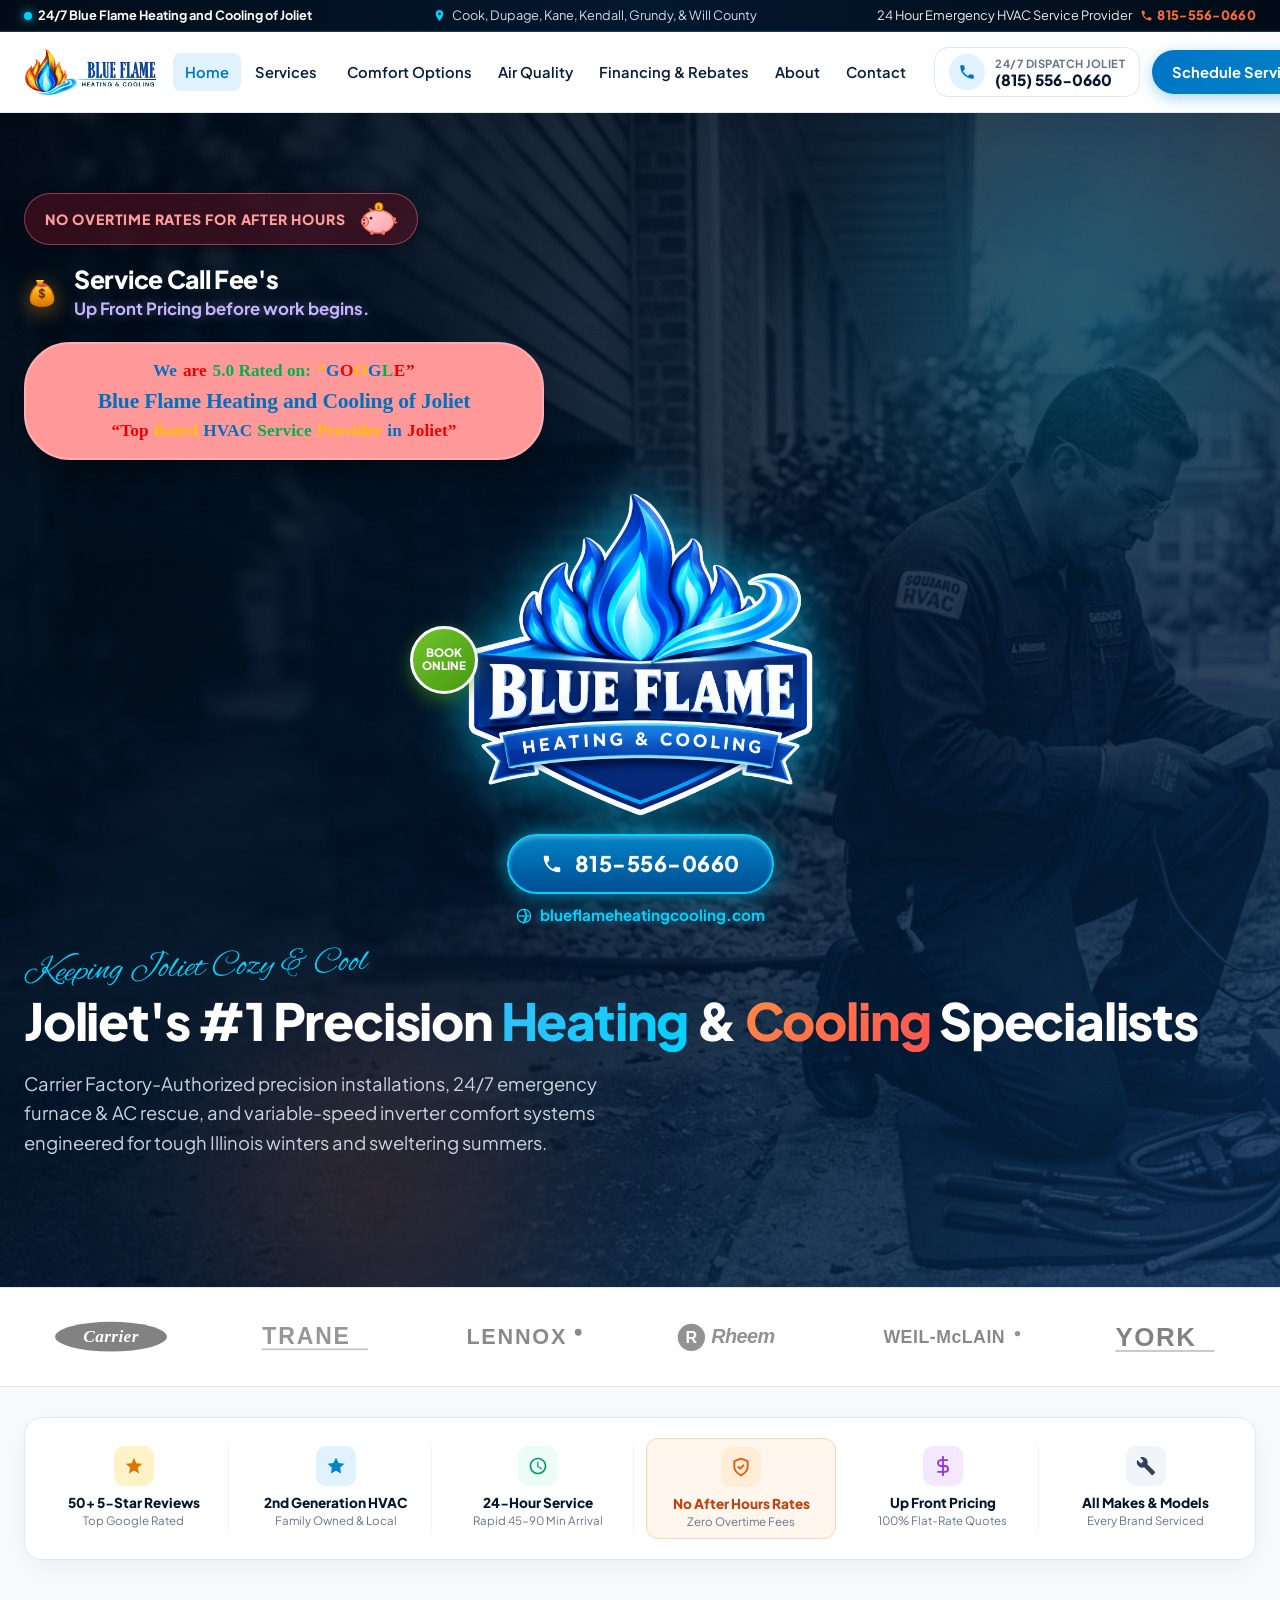
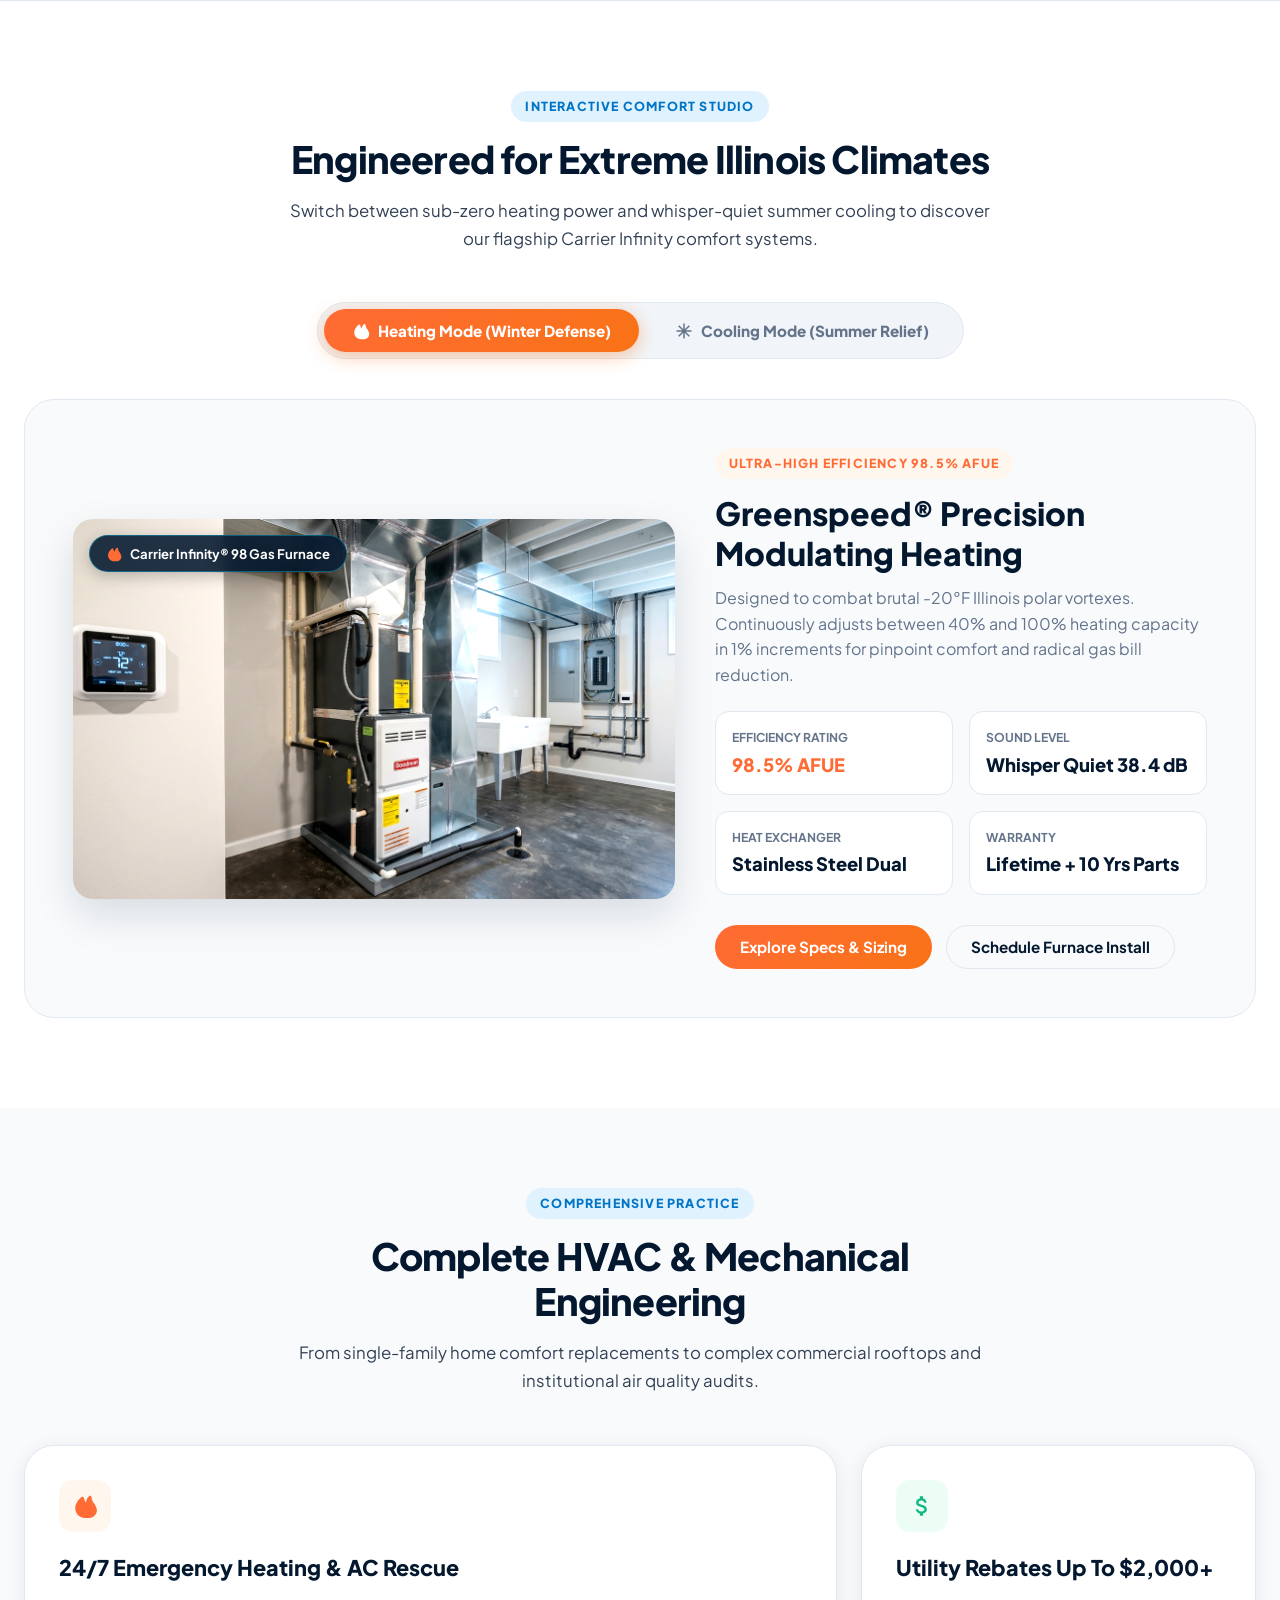
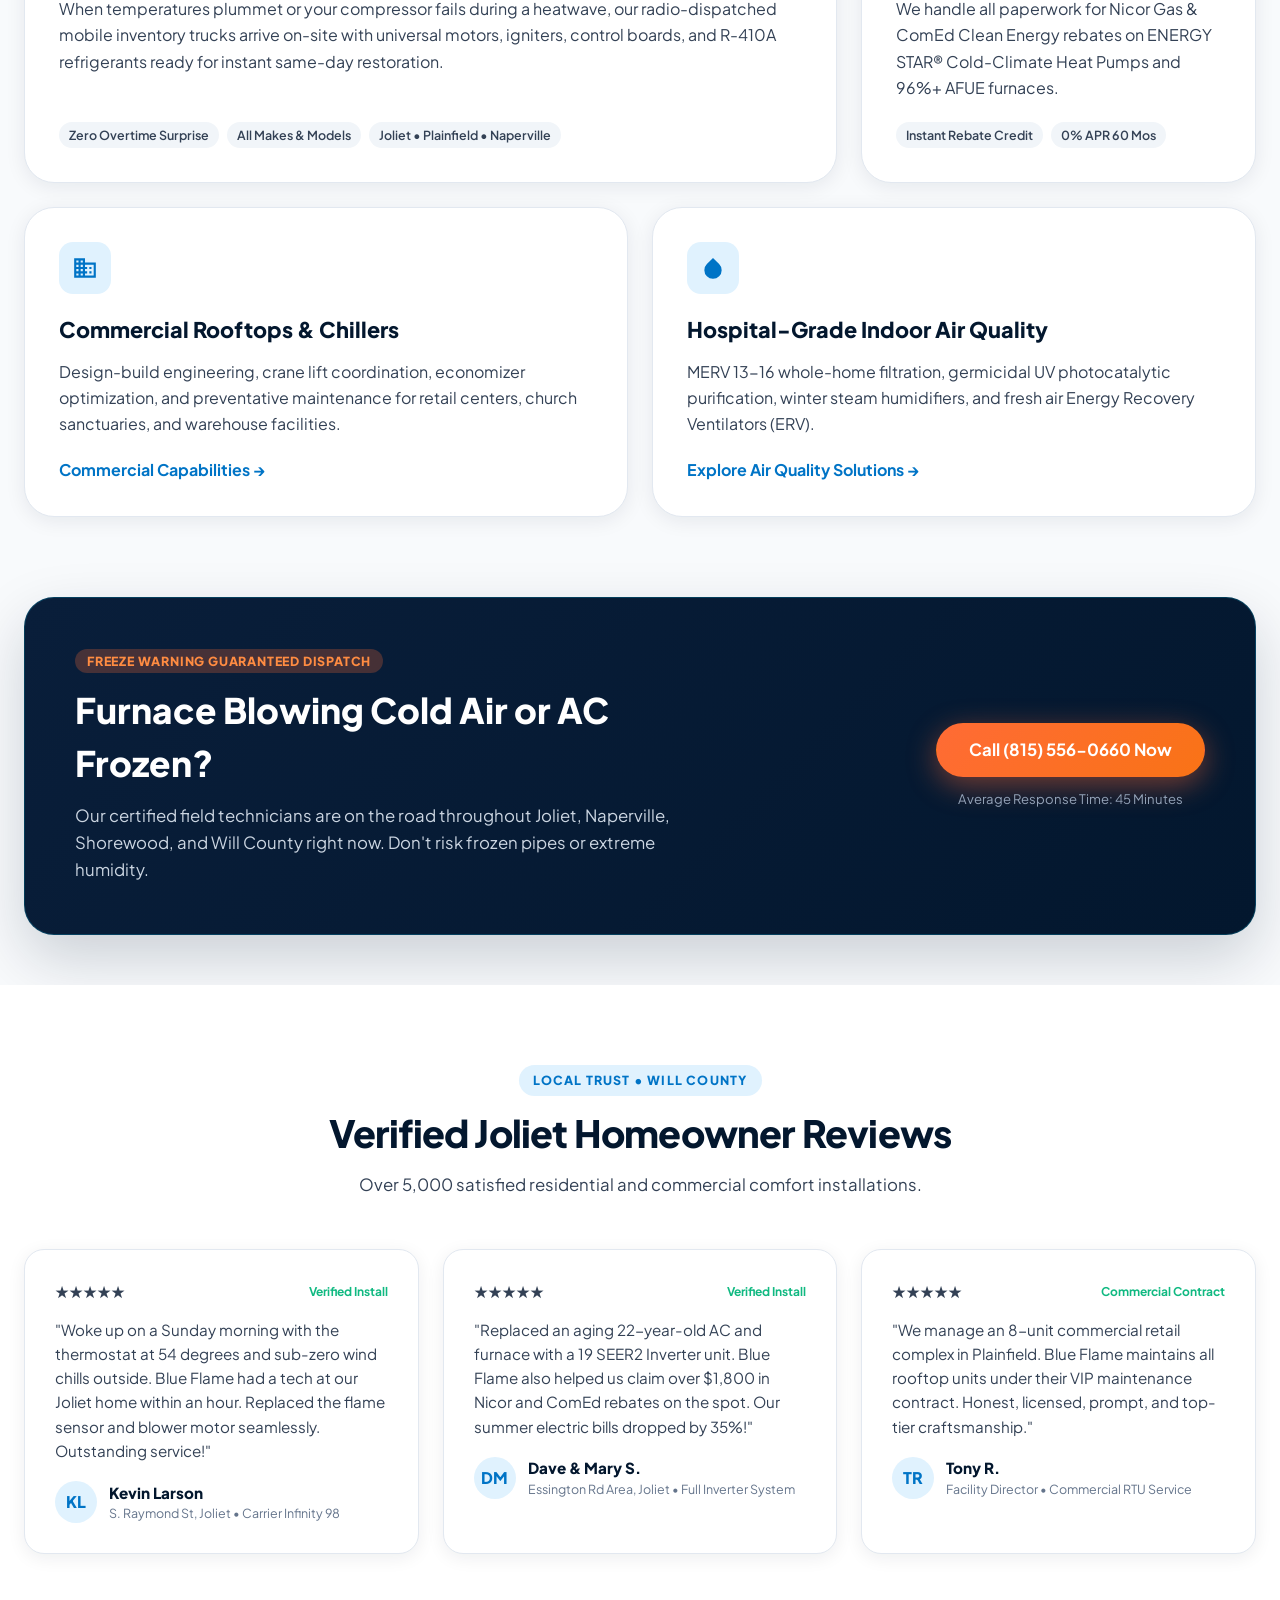
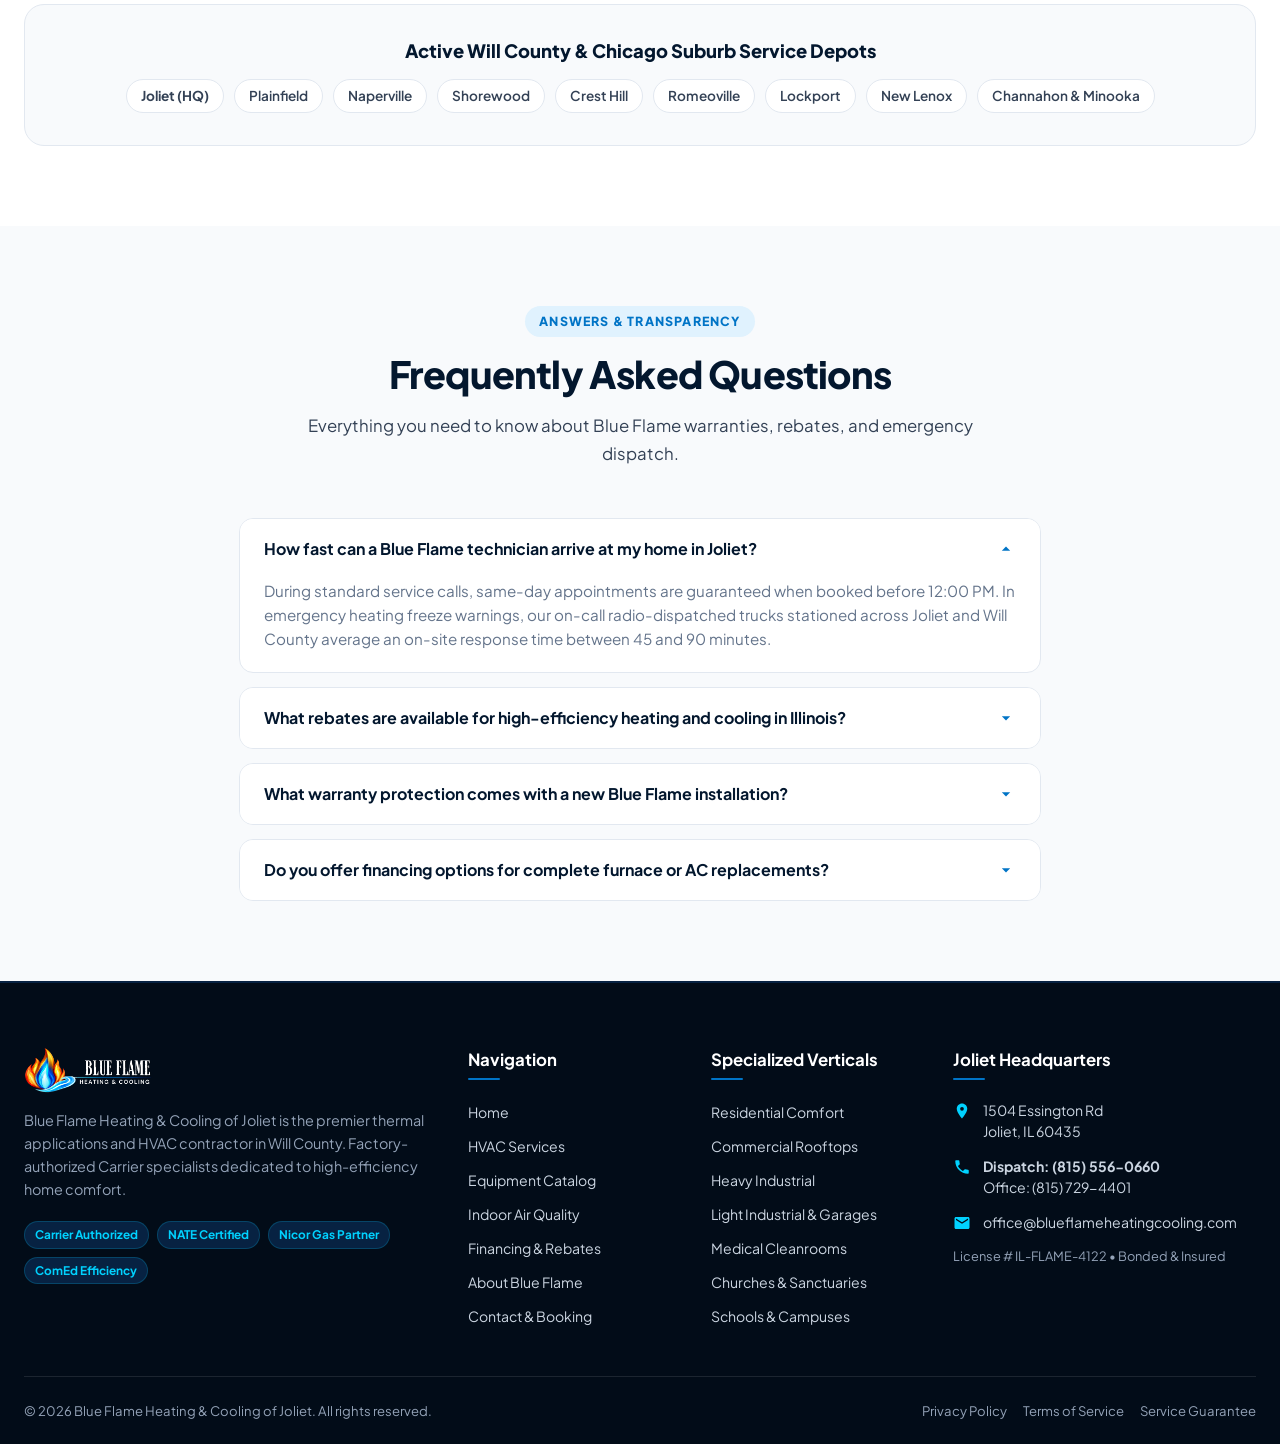
==== index.html @ e5e2bc75 "refactor(hero): remove Explore Systems orange button, place 3D emblem directly below Google rating b" ====
<!DOCTYPE html>
<html lang="en">
<head>
  <meta charset="UTF-8">
  <meta name="viewport" content="width=device-width, initial-scale=1.0">
  <title>Blue Flame Heating &amp; Cooling | Joliet 24/7 HVAC Experts</title>
  <meta name="description" content="Blue Flame Heating &amp; Cooling of Joliet delivers 24/7 emergency furnace repair, Carrier high-efficiency installations, AC service, heat pumps and boilers across Joliet, Will County &amp; Greater Chicago.">
  <link rel="shortcut icon" href="images/favicon.svg?v=3.1" type="image/svg+xml">

  <!-- Google Fonts: Plus Jakarta Sans & Script Font -->
  <link rel="preconnect" href="https://fonts.googleapis.com">
  <link rel="preconnect" href="https://fonts.gstatic.com" crossorigin>
  <link href="https://fonts.googleapis.com/css2?family=Plus+Jakarta+Sans:wght@400;500;600;700;800;900&family=Alex+Brush&display=swap" rel="stylesheet">

  <!-- Modular Stylesheets -->
  <link rel="stylesheet" href="css/style.css?v=3.9">
</head>
<body>

    <!-- =========================================================================
       1. TOP EMERGENCY / ANNOUNCEMENT BAR
       ========================================================================= -->
  <div class="bf-top-bar">
    <div class="container bf-top-bar-container">
      <div class="bf-top-item bf-top-brand">
        <span class="bf-top-dot"></span>
        <span>24/7 Blue Flame Heating and Cooling of Joliet</span>
      </div>
      <div class="bf-top-item bf-top-counties">
        <svg class="bf-top-icon" width="13" height="13" viewBox="0 0 24 24" fill="currentColor"><path d="M12 2C8.13 2 5 5.13 5 9c0 5.25 7 13 7 13s7-7.75 7-13c0-3.87-3.13-7-7-7zm0 9.5a2.5 2.5 0 0 1 0-5 2.5 2.5 0 0 1 0 5z"/></svg>
        <span>Cook, Dupage, Kane, Kendall, Grundy, &amp; Will County</span>
      </div>
      <div class="bf-top-item bf-top-emergency">
        <span>24 Hour Emergency HVAC Service Provider</span>
        <a href="tel:8155560660" class="bf-top-phone-link">
          <svg width="13" height="13" viewBox="0 0 24 24" fill="currentColor"><path d="M6.62 10.79c1.44 2.83 3.76 5.14 6.59 6.59l2.2-2.2c.27-.27.67-.36 1.02-.24 1.12.37 2.33.57 3.57.57.55 0 1 .45 1 1V20c0 .55-.45 1-1 1-9.39 0-17-7.61-17-17 0-.55.45-1 1-1h3.5c.55 0 1 .45 1 1 0 1.25.2 2.45.57 3.57.11.35.03.74-.25 1.02l-2.2 2.2z"/></svg>
          815-556-0660
        </a>
      </div>
    </div>
  </div>

  <!-- =========================================================================
       2. HEADER / NAVIGATION
       ========================================================================= -->
  <header class="bf-header">
    <div class="container bf-header-container">
      
      <!-- Brand Logo (High-Res Logo for Header Navbar) -->
      <a href="index.html" class="bf-brand-logo" aria-label="Blue Flame Heating &amp; Cooling Home">
        <img src="images/logos/blueflameheatingcooling.png?v=3.6" alt="Blue Flame Heating &amp; Cooling" class="bf-brand-img">
      </a>

      <!-- Desktop Nav Menu -->
      <nav class="bf-nav-menu">
        <a href="index.html" class="bf-nav-link active">Home</a>
        
        <div class="bf-nav-item">
          <a href="services.html" class="bf-nav-link ">
            Services
            <svg class="bf-dropdown-icon" viewBox="0 0 24 24" fill="currentColor"><path d="M7 10l5 5 5-5z"/></svg>
          </a>
          <div class="bf-dropdown-menu">
            <a href="services.html" class="bf-dropdown-link">
              <div><strong>All HVAC Services</strong><span class="bf-dropdown-sub">Repair, install &amp; seasonal maintenance</span></div>
            </a>
            <a href="services-residential.html" class="bf-dropdown-link">
              <div><strong>Residential Comfort</strong><span class="bf-dropdown-sub">Single-family homes &amp; smart zoning</span></div>
            </a>
            <a href="services-commercial.html" class="bf-dropdown-link">
              <div><strong>Commercial HVAC</strong><span class="bf-dropdown-sub">Rooftops, offices &amp; retail plazas</span></div>
            </a>
            <a href="services-industrial.html" class="bf-dropdown-link">
              <div><strong>Heavy Industrial</strong><span class="bf-dropdown-sub">Manufacturing plants &amp; ventilation</span></div>
            </a>
            <a href="services-light-industrial.html" class="bf-dropdown-link">
              <div><strong>Light Industrial</strong><span class="bf-dropdown-sub">Truck garages, warehouses &amp; shops</span></div>
            </a>
            <a href="services-medical.html" class="bf-dropdown-link">
              <div><strong>Medical &amp; Healthcare</strong><span class="bf-dropdown-sub">Clean rooms &amp; clinic climate control</span></div>
            </a>
            <a href="services-churches.html" class="bf-dropdown-link">
              <div><strong>Churches &amp; Sanctuaries</strong><span class="bf-dropdown-sub">High-ceiling acoustics &amp; heating</span></div>
            </a>
            <a href="services-educational.html" class="bf-dropdown-link">
              <div><strong>Educational Facilities</strong><span class="bf-dropdown-sub">Schools, campus ventilation &amp; IAQ</span></div>
            </a>
          </div>
        </div>

        <a href="products.html" class="bf-nav-link ">Comfort Options</a>
        <a href="air-quality.html" class="bf-nav-link ">Air Quality</a>
        <a href="financing.html" class="bf-nav-link ">Financing &amp; Rebates</a>
        <a href="about.html" class="bf-nav-link ">About</a>
        <a href="contact.html" class="bf-nav-link ">Contact</a>
      </nav>

      <!-- Header Actions -->
      <div class="bf-header-actions">
        <a href="tel:8155560660" class="bf-header-phone">
          <div class="bf-phone-icon-wrap">
            <svg width="18" height="18" viewBox="0 0 24 24" fill="currentColor"><path d="M6.62 10.79c1.44 2.83 3.76 5.14 6.59 6.59l2.2-2.2c.27-.27.67-.36 1.02-.24 1.12.37 2.33.57 3.57.57.55 0 1 .45 1 1V20c0 .55-.45 1-1 1-9.39 0-17-7.61-17-17 0-.55.45-1 1-1h3.5c.55 0 1 .45 1 1 0 1.25.2 2.45.57 3.57.11.35.03.74-.25 1.02l-2.2 2.2z"/></svg>
          </div>
          <div>
            <div class="bf-phone-label">24/7 Dispatch Joliet</div>
            <div class="bf-phone-num">(815) 556-0660</div>
          </div>
        </a>
        <a href="contact.html" class="bf-btn-schedule">
          <span>Schedule Service</span>
        </a>
        <button class="bf-mobile-toggle" id="bfMobileToggle" aria-label="Toggle Navigation">
          <svg width="26" height="26" viewBox="0 0 24 24" fill="none" stroke="currentColor" stroke-width="2"><line x1="3" y1="12" x2="21" y2="12"></line><line x1="3" y1="6" x2="21" y2="6"></line><line x1="3" y1="18" x2="21" y2="18"></line></svg>
        </button>
      </div>

    </div>
  </header>

  <!-- Mobile Drawer Menu -->
  <div class="bf-mobile-drawer" id="bfMobileDrawer">
    <div class="bf-drawer-content">
      <div class="bf-drawer-header">
        <a href="index.html" class="bf-drawer-brand">
          <img src="images/logos/blueflameheatingcooling.png?v=3.6" alt="Blue Flame Logo" style="height:42px; width:auto;">
        </a>
        <button class="bf-drawer-close" id="bfMobileClose" aria-label="Close menu">&times;</button>
      </div>
      <div class="bf-drawer-nav">
        <a href="index.html" class="bf-drawer-link active">Home</a>
        
        <div class="bf-drawer-accordion ">
          <button type="button" class="bf-drawer-accordion-btn ">
            <span>Services</span>
            <svg class="bf-drawer-accordion-icon" viewBox="0 0 24 24"><path d="M7 10l5 5 5-5z"/></svg>
          </button>
          <div class="bf-drawer-submenu">
            <a href="services.html" class="bf-drawer-sublink ">All Services Overview</a>
            <a href="services-residential.html" class="bf-drawer-sublink ">Residential HVAC</a>
            <a href="services-commercial.html" class="bf-drawer-sublink ">Commercial Rooftops</a>
            <a href="services-industrial.html" class="bf-drawer-sublink ">Heavy Industrial</a>
            <a href="services-light-industrial.html" class="bf-drawer-sublink ">Light Industrial &amp; Garages</a>
            <a href="services-medical.html" class="bf-drawer-sublink ">Medical &amp; Cleanrooms</a>
            <a href="services-churches.html" class="bf-drawer-sublink ">Churches &amp; Sanctuaries</a>
            <a href="services-educational.html" class="bf-drawer-sublink ">Educational Facilities</a>
          </div>
        </div>

        <a href="products.html" class="bf-drawer-link ">Comfort Options</a>
        <a href="air-quality.html" class="bf-drawer-link ">Air Quality</a>
        <a href="financing.html" class="bf-drawer-link ">Financing &amp; Rebates</a>
        <a href="about.html" class="bf-drawer-link ">About Us</a>
        <a href="contact.html" class="bf-drawer-link ">Contact</a>
      </div>
      <div style="margin-top:auto; padding-top:20px; display:flex; flex-direction:column; gap:10px;">
        <a href="tel:8155560660" class="bf-btn bf-btn-flame" style="text-align:center;">Call 24/7: (815) 556-0660</a>
      </div>
    </div>
  </div>

  <section class="bf-hero">
    <img src="images/hero-bg-chicago.jpg" alt="Chicago and Joliet Service Area" class="bf-hero-bg">
    <div class="bf-hero-glow"></div>
    <div class="bf-hero-glow-warm"></div>

    <div class="container">
      <div class="bf-hero-grid-custom">
        
        <!-- Center Hero Stack: Customer's Exact Visual Sequence -->
        <div class="bf-hero-content">
          
          <!-- 1. No Overtime Rates Banner + Piggy Bank (Wine Red Capsule) -->
          <div class="bf-hero-overtime-pill">
            <span class="bf-overtime-text">NO OVERTIME RATES FOR AFTER HOURS</span>
            <div class="bf-piggy-illustration" title="No Overtime Rates - Fair Savings">
              <!-- SVG Cute Piggy Bank with Coin -->
              <svg width="42" height="34" viewBox="0 0 48 38" fill="none">
                <ellipse cx="24" cy="22" rx="18" ry="13" fill="url(#piggyGrad)" stroke="#ff6b35" stroke-width="1.5"/>
                <ellipse cx="9" cy="22" rx="4" ry="5" fill="#fca5a5" stroke="#ef4444" stroke-width="1.2"/>
                <circle cx="8" cy="20" r="1.2" fill="#991b1b"/>
                <circle cx="8" cy="24" r="1.2" fill="#991b1b"/>
                <path d="M16 11 L13 6 L19 9 Z" fill="#f87171"/>
                <circle cx="16" cy="18" r="1.5" fill="#1e293b"/>
                <rect x="22" y="8" width="6" height="2" rx="1" fill="#78350f"/>
                <!-- Gold Coin dropping into slot -->
                <circle cx="25" cy="5" r="4.5" fill="#fbbf24" stroke="#d97706" stroke-width="1.2"/>
                <text x="25" y="7.2" font-size="5" font-weight="900" fill="#92400e" text-anchor="middle">$</text>
                <!-- Legs -->
                <rect x="15" y="32" width="4" height="5" rx="1.5" fill="#f87171"/>
                <rect x="28" y="32" width="4" height="5" rx="1.5" fill="#f87171"/>
                <!-- Curled Tail -->
                <path d="M41 19 Q45 16 43 21 Q42 24 45 23" stroke="#f87171" stroke-width="2" fill="none" stroke-linecap="round"/>
                <defs>
                  <linearGradient id="piggyGrad" x1="0" y1="0" x2="1" y2="1">
                    <stop offset="0%" stop-color="#fecdd3"/>
                    <stop offset="100%" stop-color="#fda4af"/>
                  </linearGradient>
                </defs>
              </svg>
            </div>
          </div>

          <!-- 2. Service Call Fees + Money Bag (White & Purple Lavender) -->
          <div class="bf-hero-pricing-guarantee">
            <div class="bf-moneybag-icon" title="Up Front Pricing Guaranteed">
              <svg width="36" height="36" viewBox="0 0 36 36" fill="none">
                <!-- Golden Bag -->
                <path d="M18 10 C13 10 9 14 7 21 C5 28 8 32 18 32 C28 32 31 28 29 21 C27 14 23 10 18 10 Z" fill="url(#goldBagGrad)" stroke="#d97706" stroke-width="1.5"/>
                <!-- Tie ribbon -->
                <ellipse cx="18" cy="11" rx="5" ry="2" fill="#ef4444"/>
                <path d="M14 11 L12 6 L20 6 L18 11 Z" fill="url(#goldBagGrad)"/>
                <!-- Big Dollar Sign -->
                <text x="18" y="24" font-family="'Plus Jakarta Sans', sans-serif" font-size="12" font-weight="900" fill="#78350f" text-anchor="middle">$</text>
                <defs>
                  <linearGradient id="goldBagGrad" x1="0" y1="0" x2="0" y2="1">
                    <stop offset="0%" stop-color="#fde047"/>
                    <stop offset="50%" stop-color="#f59e0b"/>
                    <stop offset="100%" stop-color="#d97706"/>
                  </linearGradient>
                </defs>
              </svg>
            </div>
            <div class="bf-pricing-text-wrap">
              <h3 class="bf-pricing-title">Service Call Fee's</h3>
              <p class="bf-pricing-subtitle">Up Front Pricing before work begins.</p>
            </div>
          </div>

          <!-- 3. Google 5.0 Rating Badge Capsule (Exact Colors as Requested by Client - 100% Solid Background) -->
          <div class="bf-hero-google-capsule" style="position: relative !important; z-index: 20 !important; isolation: isolate !important; background-color: #ff9999 !important; background: #ff9999 !important; opacity: 1 !important; backdrop-filter: none !important; -webkit-backdrop-filter: none !important;">
            <div class="bf-gc-row-top">
              <span style="color:#0070c0;">We</span>
              <span style="color:#ee0000;">are</span>
              <span style="color:#00b050;">5.0 Rated on:</span>
              <span class="bf-gc-google-wrap">
                <span style="color:#ffc000;">“</span><span style="color:#0070c0;">G</span><span style="color:#ee0000;">O</span><span style="color:#ffc000;">O</span><span style="color:#0070c0;">G</span><span style="color:#00b050;">L</span><span style="color:#ee0000;">E”</span>
              </span>
            </div>
            <div class="bf-gc-brand" style="color:#0070c0;">Blue Flame Heating and Cooling of Joliet</div>
            <div class="bf-gc-highlight">
              <span style="color:#ee0000;">“Top</span>
              <span style="color:#ffc000;">Rated</span>
              <span style="color:#0070c0;">HVAC</span>
              <span style="color:#00b050;">Service</span>
              <span style="color:#ffc000;">Provider</span>
              <span style="color:#0070c0;">in</span>
              <span style="color:#ee0000;">Joliet”</span>
            </div>
          </div>

          <!-- 4. Giant 3D Blue Flame Emblem Showcase (Directly Below Google Box) -->
          <div class="bf-hero-centerpiece-wrap">
            <div class="bf-centerpiece-container">
              <!-- Book Online Floating Seal Badge -->
              <a href="contact.html" class="bf-centerpiece-book-badge" title="Book Service Online Now">
                <span class="bf-book-text-top">Book</span>
                <span class="bf-book-text-bot">Online</span>
              </a>

              <!-- The Authentic 3D Blue Flame Emblem Logo -->
              <img src="images/logos/blueflameheatingcooling-old.png" alt="Blue Flame Heating &amp; Cooling Logo" class="bf-hero-3d-logo">

              <!-- Direct Hotline Pill Button -->
              <a href="tel:8155560660" class="bf-centerpiece-phone-pill">
                <svg width="22" height="22" viewBox="0 0 24 24" fill="currentColor"><path d="M6.62 10.79c1.44 2.83 3.76 5.14 6.59 6.59l2.2-2.2c.27-.27.67-.36 1.02-.24 1.12.37 2.33.57 3.57.57.55 0 1 .45 1 1V20c0 .55-.45 1-1 1-9.39 0-17-7.61-17-17 0-.55.45-1 1-1h3.5c.55 0 1 .45 1 1 0 1.25.2 2.45.57 3.57.11.35.03.74-.25 1.02l-2.2 2.2z"/></svg>
                <span>815-556-0660</span>
              </a>

              <!-- Domain Link -->
              <a href="index.html" class="bf-centerpiece-domain-link">
                <svg width="16" height="16" viewBox="0 0 24 24" fill="none" stroke="currentColor" stroke-width="2"><circle cx="12" cy="12" r="10"></circle><line x1="2" y1="12" x2="22" y2="12"></line><path d="M12 2a15.3 15.3 0 0 1 4 10 15.3 15.3 0 0 1-4 10 15.3 15.3 0 0 1 4-10z"></path></svg>
                <span>blueflameheatingcooling.com</span>
              </a>
            </div>
          </div>

          <!-- Supporting Heading for SEO / Brand Value -->
          <div class="bf-hero-seo-copy">
            <span class="bf-hero-script-tag">Keeping Joliet Cozy &amp; Cool</span>
            <h1 class="bf-hero-title">
              Joliet's #1 Precision <span class="highlight-blue">Heating</span> &amp; <span class="highlight-flame">Cooling</span> Specialists
            </h1>
            <p class="bf-hero-subtitle">
              Carrier Factory-Authorized precision installations, 24/7 emergency furnace &amp; AC rescue, and variable-speed inverter comfort systems engineered for tough Illinois winters and sweltering summers.
            </p>
          </div>

        </div>

      </div>
    </div>
  </section>

  <!-- =========================================================================
       4. PARTNER BRAND LOGOS BAR
       ========================================================================= -->
  <section class="bf-partner-bar">
    <div class="container">
      <div class="bf-partner-row">
        <div class="bf-partner-item" title="Carrier Factory Authorized Dealer">
          <img src="images/logos/carrier.svg" alt="Carrier">
        </div>
        <div class="bf-partner-item" title="Trane Comfort Specialist">
          <img src="images/logos/trane.svg" alt="Trane">
        </div>
        <div class="bf-partner-item" title="Lennox Premier Dealer">
          <img src="images/logos/lennox.svg" alt="Lennox">
        </div>
        <div class="bf-partner-item" title="Rheem Pro Partner">
          <img src="images/logos/rheem.svg" alt="Rheem">
        </div>
        <div class="bf-partner-item" title="Weil-McLain Boilers">
          <img src="images/logos/weil-mclain.svg" alt="Weil-McLain">
        </div>
        <div class="bf-partner-item" title="York HVAC Systems">
          <img src="images/logos/york.svg" alt="York">
        </div>
      </div>
    </div>
  </section>

  <!-- =========================================================================
       4B. THE BLUE FLAME TRUST RIBBON (Why Joliet Chooses Us)
       ========================================================================= -->
  <section class="bf-trust-ribbon-section">
    <div class="container">
      <div class="bf-trust-ribbon">
        
        <!-- 1. Google Reviews -->
        <div class="bf-ribbon-item">
          <div class="bf-ribbon-icon icon-star">
            <svg width="20" height="20" viewBox="0 0 24 24" fill="currentColor"><path d="M12 17.27L18.18 21l-1.64-7.03L22 9.24l-7.19-.61L12 2 9.19 8.63 2 9.24l5.46 4.73L5.82 21z"/></svg>
          </div>
          <div class="bf-ribbon-content">
            <div class="bf-ribbon-title">50+ 5-Star Reviews</div>
            <div class="bf-ribbon-sub">Top Google Rated</div>
          </div>
        </div>

        <!-- 2. 2nd Generation -->
        <div class="bf-ribbon-item">
          <div class="bf-ribbon-icon icon-heritage">
            <svg width="20" height="20" viewBox="0 0 24 24" fill="currentColor"><path d="M12 2l3.09 6.26L22 9.27l-5 4.87 1.18 6.88L12 17.77l-6.18 3.25L7 14.14 2 9.27l6.91-1.01L12 2z"/></svg>
          </div>
          <div class="bf-ribbon-content">
            <div class="bf-ribbon-title">2nd Generation HVAC</div>
            <div class="bf-ribbon-sub">Family Owned &amp; Local</div>
          </div>
        </div>

        <!-- 3. 24 Hour Service -->
        <div class="bf-ribbon-item">
          <div class="bf-ribbon-icon icon-clock">
            <svg width="20" height="20" viewBox="0 0 24 24" fill="currentColor"><path d="M11.99 2C6.47 2 2 6.48 2 12s4.47 10 9.99 10C17.52 22 22 17.52 22 12S17.52 2 11.99 2zM12 20c-4.42 0-8-3.58-8-8s3.58-8 8-8 8 3.58 8 8-3.58 8-8 8zm.5-13H11v6l5.25 3.15.75-1.23-4.5-2.67z"/></svg>
          </div>
          <div class="bf-ribbon-content">
            <div class="bf-ribbon-title">24-Hour Service</div>
            <div class="bf-ribbon-sub">Rapid 45-90 Min Arrival</div>
          </div>
        </div>

        <!-- 4. No After Hours Rates -->
        <div class="bf-ribbon-item highlight">
          <div class="bf-ribbon-icon icon-shield">
            <svg width="20" height="20" viewBox="0 0 24 24" fill="none" stroke="currentColor" stroke-width="2.2" stroke-linecap="round" stroke-linejoin="round"><path d="M12 22s8-4 8-10V5l-8-3-8 3v7c0 6 8 10 8 10z"/><polyline points="9 12 11 14 15 10"/></svg>
          </div>
          <div class="bf-ribbon-content">
            <div class="bf-ribbon-title" style="color:#c2410c;">No After Hours Rates</div>
            <div class="bf-ribbon-sub">Zero Overtime Fees</div>
          </div>
        </div>

        <!-- 5. Up Front Pricing -->
        <div class="bf-ribbon-item">
          <div class="bf-ribbon-icon icon-price">
            <svg width="20" height="20" viewBox="0 0 24 24" fill="none" stroke="currentColor" stroke-width="2.2" stroke-linecap="round" stroke-linejoin="round"><line x1="12" y1="1" x2="12" y2="23"/><path d="M17 5H9.5a3.5 3.5 0 0 0 0 7h5a3.5 3.5 0 0 1 0 7H6"/></svg>
          </div>
          <div class="bf-ribbon-content">
            <div class="bf-ribbon-title">Up Front Pricing</div>
            <div class="bf-ribbon-sub">100% Flat-Rate Quotes</div>
          </div>
        </div>

        <!-- 6. All Makes & Models -->
        <div class="bf-ribbon-item">
          <div class="bf-ribbon-icon icon-tools">
            <svg width="20" height="20" viewBox="0 0 24 24" fill="currentColor"><path d="M22.7 19l-9.1-9.1c.9-2.3.4-5-1.5-6.9-2-2-5-2.4-7.4-1.3L9 6 6 9 1.6 4.7C.4 7.1.9 10.1 2.9 12.1c1.9 1.9 4.6 2.4 6.9 1.5l9.1 9.1c.4.4 1 .4 1.4 0l2.3-2.3c.5-.4.5-1.1.1-1.4z"/></svg>
          </div>
          <div class="bf-ribbon-content">
            <div class="bf-ribbon-title">All Makes &amp; Models</div>
            <div class="bf-ribbon-sub">Every Brand Serviced</div>
          </div>
        </div>

      </div>
    </div>
  </section>

  <!-- =========================================================================
       5. INTERACTIVE CLIMATE SWITCHER (Heating vs Cooling Mode)
       ========================================================================= -->
  <section class="bf-climate-section">
    <div class="container">
      
      <div class="bf-section-header">
        <span class="bf-eyebrow">Interactive Comfort Studio</span>
        <h2 class="bf-section-title">Engineered for Extreme Illinois Climates</h2>
        <p class="bf-section-desc">
          Switch between sub-zero heating power and whisper-quiet summer cooling to discover our flagship Carrier Infinity comfort systems.
        </p>
      </div>

      <!-- Mode Switcher Buttons -->
      <div class="bf-climate-toggle-container">
        <div class="bf-climate-toggle-box">
          <button class="bf-climate-btn btn-heating active" id="btnModeHeating">
            <svg width="18" height="18" viewBox="0 0 24 24" fill="currentColor"><path d="M12 23c-4.97 0-9-4.03-9-9 0-4.12 2.76-7.86 5.86-10.37.78-.63 1.93-.15 2.06.85.22 1.69 1.08 3.19 2.08 4.26.17-2.19 1.13-4.22 2.72-5.74.83-.8 2.2-.28 2.3.87.28 3.09 1.76 5.13 2.98 6.42C22.04 12.43 23 14.15 23 16c0 3.86-3.14 7-7 7z"/></svg>
            <span class="bf-climate-btn-text-desktop">Heating Mode (Winter Defense)</span>
            <span class="bf-climate-btn-text-mobile">Winter Heating</span>
          </button>
          <button class="bf-climate-btn btn-cooling" id="btnModeCooling">
            <svg width="18" height="18" viewBox="0 0 24 24" fill="none" stroke="currentColor" stroke-width="2"><path d="M12 2v20M2 12h20M4.93 4.93l14.14 14.14M4.93 19.07L19.07 4.93"/></svg>
            <span class="bf-climate-btn-text-desktop">Cooling Mode (Summer Relief)</span>
            <span class="bf-climate-btn-text-mobile">Summer Cooling</span>
          </button>
        </div>
      </div>

      <!-- Panel 1: Heating Mode -->
      <div class="bf-climate-panel active" id="panelHeating">
        <div class="bf-climate-grid">
          <div class="bf-climate-media">
            <img src="images/furnace-ac.jpg" alt="Carrier Infinity 98 Gas Furnace" class="bf-climate-img">
            <div class="bf-climate-badge-overlay">
              <svg width="16" height="16" viewBox="0 0 24 24" fill="#ff6b35"><path d="M12 23c-4.97 0-9-4.03-9-9 0-4.12 2.76-7.86 5.86-10.37.78-.63 1.93-.15 2.06.85.22 1.69 1.08 3.19 2.08 4.26.17-2.19 1.13-4.22 2.72-5.74.83-.8 2.2-.28 2.3.87.28 3.09 1.76 5.13 2.98 6.42C22.04 12.43 23 14.15 23 16c0 3.86-3.14 7-7 7z"/></svg>
              Carrier Infinity&reg; 98 Gas Furnace
            </div>
          </div>
          <div>
            <span class="bf-eyebrow bf-eyebrow-flame">Ultra-High Efficiency 98.5% AFUE</span>
            <h3 class="bf-climate-title">
              Greenspeed&reg; Precision Modulating Heating
            </h3>
            <p class="bf-climate-desc">
              Designed to combat brutal -20&deg;F Illinois polar vortexes. Continuously adjusts between 40% and 100% heating capacity in 1% increments for pinpoint comfort and radical gas bill reduction.
            </p>
            <div class="bf-climate-specs-list">
              <div class="bf-spec-box">
                <div class="bf-spec-box-label">Efficiency Rating</div>
                <div class="bf-spec-box-val" style="color:#ff6b35;">98.5% AFUE</div>
              </div>
              <div class="bf-spec-box">
                <div class="bf-spec-box-label">Sound Level</div>
                <div class="bf-spec-box-val">Whisper Quiet 38.4 dB</div>
              </div>
              <div class="bf-spec-box">
                <div class="bf-spec-box-label">Heat Exchanger</div>
                <div class="bf-spec-box-val">Stainless Steel Dual</div>
              </div>
              <div class="bf-spec-box">
                <div class="bf-spec-box-label">Warranty</div>
                <div class="bf-spec-box-val">Lifetime + 10 Yrs Parts</div>
              </div>
            </div>
            <div class="bf-climate-actions">
              <a href="product-detail.html?id=carrier-infinity-98" class="bf-btn bf-btn-flame">Explore Specs &amp; Sizing</a>
              <a href="contact.html" class="bf-btn bf-btn-outline">Schedule Furnace Install</a>
            </div>
          </div>
        </div>
      </div>

      <!-- Panel 2: Cooling Mode -->
      <div class="bf-climate-panel" id="panelCooling">
        <div class="bf-climate-grid">
          <div class="bf-climate-media">
            <img src="images/hvac-hero.jpg" alt="Carrier Infinity 19VS Inverter Air Conditioner" class="bf-climate-img">
            <div class="bf-climate-badge-overlay">
              <svg width="16" height="16" viewBox="0 0 24 24" fill="#00d2ff"><path d="M12 2v20M2 12h20M4.93 4.93l14.14 14.14M4.93 19.07L19.07 4.93"/></svg>
              Carrier Infinity&reg; 19VS Inverter AC
            </div>
          </div>
          <div>
            <span class="bf-eyebrow">Variable-Speed Inverter 19 SEER2</span>
            <h3 class="bf-climate-title">
              Smart 5-Stage Inverter Dehumidification
            </h3>
            <p class="bf-climate-desc">
              Crushes humid Will County summers. Rotary variable compressor drops to 25% capacity for uninterrupted, low-speed dehumidification, eliminating hot/cold drafts across two-story Joliet homes.
            </p>
            <div class="bf-climate-specs-list">
              <div class="bf-spec-box">
                <div class="bf-spec-box-label">Cooling Efficiency</div>
                <div class="bf-spec-box-val" style="color:var(--bf-blue);">19.0 SEER2 / 12.5 EER2</div>
              </div>
              <div class="bf-spec-box">
                <div class="bf-spec-box-label">Outdoor Sound</div>
                <div class="bf-spec-box-val">As low as 56 dBA</div>
              </div>
              <div class="bf-spec-box">
                <div class="bf-spec-box-label">Speed Stages</div>
                <div class="bf-spec-box-val">5 Variable Inverter Stages</div>
              </div>
              <div class="bf-spec-box">
                <div class="bf-spec-box-label">Warranty</div>
                <div class="bf-spec-box-val">10-Year Compressor &amp; Parts</div>
              </div>
            </div>
            <div class="bf-climate-actions">
              <a href="product-detail.html?id=carrier-infinity-19vs" class="bf-btn bf-btn-primary">Explore Inverter Specs</a>
              <a href="contact.html" class="bf-btn bf-btn-outline">Book AC Consultation</a>
            </div>
          </div>
        </div>
      </div>

    </div>
  </section>

  <!-- =========================================================================
       6. BENTO GRID ARCHITECTURE (Complete HVAC Solutions)
       ========================================================================= -->
  <section class="bf-section" style="background:var(--bf-bg-page);">
    <div class="container">
      
      <div class="bf-section-header">
        <span class="bf-eyebrow">Comprehensive Practice</span>
        <h2 class="bf-section-title">Complete HVAC &amp; Mechanical Engineering</h2>
        <p class="bf-section-desc">
          From single-family home comfort replacements to complex commercial rooftops and institutional air quality audits.
        </p>
      </div>

      <div class="bf-bento-grid">
        
        <!-- Bento Card 1: Emergency Service (Span 8) -->
        <div class="bf-bento-card bf-bento-col-8">
          <div class="bf-bento-icon-wrap flame">
            <svg width="26" height="26" viewBox="0 0 24 24" fill="currentColor"><path d="M12 23c-4.97 0-9-4.03-9-9 0-4.12 2.76-7.86 5.86-10.37.78-.63 1.93-.15 2.06.85.22 1.69 1.08 3.19 2.08 4.26.17-2.19 1.13-4.22 2.72-5.74.83-.8 2.2-.28 2.3.87.28 3.09 1.76 5.13 2.98 6.42C22.04 12.43 23 14.15 23 16c0 3.86-3.14 7-7 7z"/></svg>
          </div>
          <h3 class="bf-bento-title">24/7 Emergency Heating &amp; AC Rescue</h3>
          <p class="bf-bento-desc">
            When temperatures plummet or your compressor fails during a heatwave, our radio-dispatched mobile inventory trucks arrive on-site with universal motors, igniters, control boards, and R-410A refrigerants ready for instant same-day restoration.
          </p>
          <div class="bf-bento-tags">
            <span class="bf-bento-tag">Zero Overtime Surprise</span>
            <span class="bf-bento-tag">All Makes &amp; Models</span>
            <span class="bf-bento-tag">Joliet &bull; Plainfield &bull; Naperville</span>
          </div>
        </div>

        <!-- Bento Card 2: Nicor & ComEd Rebates (Span 4) -->
        <div class="bf-bento-card bf-bento-col-4">
          <div class="bf-bento-icon-wrap green">
            <svg width="26" height="26" viewBox="0 0 24 24" fill="currentColor"><path d="M11.8 10.9c-2.27-.59-3-1.2-3-2.15 0-1.09 1.01-1.85 2.7-1.85 1.78 0 2.44.85 2.5 2.1h2.21c-.07-1.72-1.12-3.3-3.21-3.81V3h-3v2.16c-1.94.42-3.5 1.68-3.5 3.61 0 2.31 1.91 3.46 4.7 4.13 2.5.6 3 1.48 3 2.41 0 .69-.49 1.79-2.7 1.79-2.06 0-2.87-.92-2.98-2.1h-2.2c.12 2.19 1.76 3.42 3.68 3.83V21h3v-2.15c1.95-.37 3.5-1.5 3.5-3.55 0-2.84-2.43-3.81-4.7-4.4z"/></svg>
          </div>
          <h3 class="bf-bento-title">Utility Rebates Up To $2,000+</h3>
          <p class="bf-bento-desc">
            We handle all paperwork for Nicor Gas &amp; ComEd Clean Energy rebates on ENERGY STAR&reg; Cold-Climate Heat Pumps and 96%+ AFUE furnaces.
          </p>
          <div class="bf-bento-tags">
            <span class="bf-bento-tag">Instant Rebate Credit</span>
            <span class="bf-bento-tag">0% APR 60 Mos</span>
          </div>
        </div>

        <!-- Bento Card 3: Commercial & Industrial RTUs (Span 6) -->
        <div class="bf-bento-card bf-bento-col-6">
          <div class="bf-bento-icon-wrap">
            <svg width="26" height="26" viewBox="0 0 24 24" fill="currentColor"><path d="M12 7V3H2v18h20V7H12zM6 19H4v-2h2v2zm0-4H4v-2h2v2zm0-4H4V9h2v2zm0-4H4V5h2v2zm4 12H8v-2h2v2zm0-4H8v-2h2v2zm0-4H8V9h2v2zm0-4H8V5h2v2zm10 12h-8v-2h2v-2h-2v-2h2v-2h-2V9h8v10zm-2-8h-2v2h2v-2zm0 4h-2v2h2v-2z"/></svg>
          </div>
          <h3 class="bf-bento-title">Commercial Rooftops &amp; Chillers</h3>
          <p class="bf-bento-desc">
            Design-build engineering, crane lift coordination, economizer optimization, and preventative maintenance for retail centers, church sanctuaries, and warehouse facilities.
          </p>
          <a href="services-commercial.html" style="color:var(--bf-blue); font-weight:700; display:inline-flex; align-items:center; gap:6px;">
            Commercial Capabilities &rarr;
          </a>
        </div>

        <!-- Bento Card 4: Indoor Air Quality & UV Filtration (Span 6) -->
        <div class="bf-bento-card bf-bento-col-6">
          <div class="bf-bento-icon-wrap">
            <svg width="26" height="26" viewBox="0 0 24 24" fill="currentColor"><path d="M12 2.69l5.66 5.66a8 8 0 1 1-11.31 0L12 2.69z"/></svg>
          </div>
          <h3 class="bf-bento-title">Hospital-Grade Indoor Air Quality</h3>
          <p class="bf-bento-desc">
            MERV 13-16 whole-home filtration, germicidal UV photocatalytic purification, winter steam humidifiers, and fresh air Energy Recovery Ventilators (ERV).
          </p>
          <a href="air-quality.html" style="color:var(--bf-blue); font-weight:700; display:inline-flex; align-items:center; gap:6px;">
            Explore Air Quality Solutions &rarr;
          </a>
        </div>

      </div>

    </div>
  </section>

  <!-- =========================================================================
       7. EMERGENCY CALLOUT BANNER
       ========================================================================= -->
  <section class="bf-section-sm" style="padding-top:0;">
    <div class="container">
      <div class="bf-emergency-banner">
        <div class="bf-emergency-content">
          <span style="background:rgba(255,107,53,0.25); color:#ff8c42; padding:4px 12px; border-radius:999px; font-weight:800; font-size:0.78rem; text-transform:uppercase; letter-spacing:0.8px;">
            Freeze Warning Guaranteed Dispatch
          </span>
          <h3 class="bf-emergency-title" style="margin-top:12px;">
            Furnace Blowing Cold Air or AC Frozen?
          </h3>
          <p class="bf-emergency-desc">
            Our certified field technicians are on the road throughout Joliet, Naperville, Shorewood, and Will County right now. Don't risk frozen pipes or extreme humidity.
          </p>
        </div>
        <div style="display:flex; flex-direction:column; gap:12px; align-items:center;">
          <a href="tel:8155560660" class="bf-btn bf-btn-flame bf-btn-lg" style="box-shadow:0 8px 30px rgba(255,107,53,0.45);">
            Call (815) 556-0660 Now
          </a>
          <span style="font-size:0.82rem; color:#94a3b8;">Average Response Time: 45 Minutes</span>
        </div>
      </div>
    </div>
  </section>

  <!-- =========================================================================
       8. TESTIMONIALS & SERVICE AREAS
       ========================================================================= -->
  <section class="bf-section" style="background:#ffffff;">
    <div class="container">
      
      <div class="bf-section-header">
        <span class="bf-eyebrow">Local Trust &bull; Will County</span>
        <h2 class="bf-section-title">Verified Joliet Homeowner Reviews</h2>
        <p class="bf-section-desc">Over 5,000 satisfied residential and commercial comfort installations.</p>
      </div>

      <div style="display:grid; grid-template-columns:repeat(auto-fit, minmax(min(100%, 280px), 1fr)); gap:24px; margin-bottom:50px;">
        
        <!-- Review 1 -->
        <div class="bf-card bf-card-hover">
          <div style="display:flex; justify-content:space-between; align-items:center; margin-bottom:14px;">
            <div class="bf-stars">
              &#9733;&#9733;&#9733;&#9733;&#9733;
            </div>
            <span style="font-size:0.75rem; color:var(--bf-green); font-weight:700;">Verified Install</span>
          </div>
          <p style="color:var(--bf-text-body); font-size:0.95rem; line-height:1.6; margin-bottom:18px;">
            "Woke up on a Sunday morning with the thermostat at 54 degrees and sub-zero wind chills outside. Blue Flame had a tech at our Joliet home within an hour. Replaced the flame sensor and blower motor seamlessly. Outstanding service!"
          </p>
          <div style="display:flex; align-items:center; gap:12px;">
            <div style="width:42px; height:42px; border-radius:50%; background:var(--bf-blue-soft); color:var(--bf-blue); display:flex; align-items:center; justify-content:center; font-weight:800;">
              KL
            </div>
            <div>
              <div style="font-weight:800; color:var(--bf-navy); font-size:0.95rem;">Kevin Larson</div>
              <div style="font-size:0.78rem; color:var(--bf-text-muted);">S. Raymond St, Joliet &bull; Carrier Infinity 98</div>
            </div>
          </div>
        </div>

        <!-- Review 2 -->
        <div class="bf-card bf-card-hover">
          <div style="display:flex; justify-content:space-between; align-items:center; margin-bottom:14px;">
            <div class="bf-stars">
              &#9733;&#9733;&#9733;&#9733;&#9733;
            </div>
            <span style="font-size:0.75rem; color:var(--bf-green); font-weight:700;">Verified Install</span>
          </div>
          <p style="color:var(--bf-text-body); font-size:0.95rem; line-height:1.6; margin-bottom:18px;">
            "Replaced an aging 22-year-old AC and furnace with a 19 SEER2 Inverter unit. Blue Flame also helped us claim over $1,800 in Nicor and ComEd rebates on the spot. Our summer electric bills dropped by 35%!"
          </p>
          <div style="display:flex; align-items:center; gap:12px;">
            <div style="width:42px; height:42px; border-radius:50%; background:var(--bf-blue-soft); color:var(--bf-blue); display:flex; align-items:center; justify-content:center; font-weight:800;">
              DM
            </div>
            <div>
              <div style="font-weight:800; color:var(--bf-navy); font-size:0.95rem;">Dave &amp; Mary S.</div>
              <div style="font-size:0.78rem; color:var(--bf-text-muted);">Essington Rd Area, Joliet &bull; Full Inverter System</div>
            </div>
          </div>
        </div>

        <!-- Review 3 -->
        <div class="bf-card bf-card-hover">
          <div style="display:flex; justify-content:space-between; align-items:center; margin-bottom:14px;">
            <div class="bf-stars">
              &#9733;&#9733;&#9733;&#9733;&#9733;
            </div>
            <span style="font-size:0.75rem; color:var(--bf-green); font-weight:700;">Commercial Contract</span>
          </div>
          <p style="color:var(--bf-text-body); font-size:0.95rem; line-height:1.6; margin-bottom:18px;">
            "We manage an 8-unit commercial retail complex in Plainfield. Blue Flame maintains all rooftop units under their VIP maintenance contract. Honest, licensed, prompt, and top-tier craftsmanship."
          </p>
          <div style="display:flex; align-items:center; gap:12px;">
            <div style="width:42px; height:42px; border-radius:50%; background:var(--bf-blue-soft); color:var(--bf-blue); display:flex; align-items:center; justify-content:center; font-weight:800;">
              TR
            </div>
            <div>
              <div style="font-weight:800; color:var(--bf-navy); font-size:0.95rem;">Tony R.</div>
              <div style="font-size:0.78rem; color:var(--bf-text-muted);">Facility Director &bull; Commercial RTU Service</div>
            </div>
          </div>
        </div>

      </div>

      <!-- Service Areas Badges -->
      <div style="background:var(--bf-bg-page); border-radius:var(--bf-radius-lg); padding:32px; border:1px solid var(--bf-border); text-align:center;">
        <h4 style="font-size:1.15rem; font-weight:800; color:var(--bf-navy); margin-bottom:14px;">
          Active Will County &amp; Chicago Suburb Service Depots
        </h4>
        <div style="display:flex; flex-wrap:wrap; justify-content:center; gap:10px;">
          <span class="bf-bento-tag" style="background:#fff; border:1px solid var(--bf-border); font-size:0.85rem; padding:6px 14px;"><strong>Joliet (HQ)</strong></span>
          <span class="bf-bento-tag" style="background:#fff; border:1px solid var(--bf-border); font-size:0.85rem; padding:6px 14px;">Plainfield</span>
          <span class="bf-bento-tag" style="background:#fff; border:1px solid var(--bf-border); font-size:0.85rem; padding:6px 14px;">Naperville</span>
          <span class="bf-bento-tag" style="background:#fff; border:1px solid var(--bf-border); font-size:0.85rem; padding:6px 14px;">Shorewood</span>
          <span class="bf-bento-tag" style="background:#fff; border:1px solid var(--bf-border); font-size:0.85rem; padding:6px 14px;">Crest Hill</span>
          <span class="bf-bento-tag" style="background:#fff; border:1px solid var(--bf-border); font-size:0.85rem; padding:6px 14px;">Romeoville</span>
          <span class="bf-bento-tag" style="background:#fff; border:1px solid var(--bf-border); font-size:0.85rem; padding:6px 14px;">Lockport</span>
          <span class="bf-bento-tag" style="background:#fff; border:1px solid var(--bf-border); font-size:0.85rem; padding:6px 14px;">New Lenox</span>
          <span class="bf-bento-tag" style="background:#fff; border:1px solid var(--bf-border); font-size:0.85rem; padding:6px 14px;">Channahon &amp; Minooka</span>
        </div>
      </div>

    </div>
  </section>

  <!-- =========================================================================
       9. FREQUENTLY ASKED QUESTIONS
       ========================================================================= -->
  <section class="bf-section" style="background:var(--bf-bg-page);">
    <div class="container" style="max-width:850px;">
      
      <div class="bf-section-header">
        <span class="bf-eyebrow">Answers &amp; Transparency</span>
        <h2 class="bf-section-title">Frequently Asked Questions</h2>
        <p class="bf-section-desc">Everything you need to know about Blue Flame warranties, rebates, and emergency dispatch.</p>
      </div>

      <div class="bf-accordion">
        
        <div class="bf-accordion-item active">
          <div class="bf-accordion-header">
            <span>How fast can a Blue Flame technician arrive at my home in Joliet?</span>
            <svg class="bf-accordion-icon" viewBox="0 0 24 24" fill="currentColor"><path d="M7 10l5 5 5-5z"/></svg>
          </div>
          <div class="bf-accordion-body">
            During standard service calls, same-day appointments are guaranteed when booked before 12:00 PM. In emergency heating freeze warnings, our on-call radio-dispatched trucks stationed across Joliet and Will County average an on-site response time between 45 and 90 minutes.
          </div>
        </div>

        <div class="bf-accordion-item">
          <div class="bf-accordion-header">
            <span>What rebates are available for high-efficiency heating and cooling in Illinois?</span>
            <svg class="bf-accordion-icon" viewBox="0 0 24 24" fill="currentColor"><path d="M7 10l5 5 5-5z"/></svg>
          </div>
          <div class="bf-accordion-body">
            As a registered Nicor Gas and ComEd Energy Efficiency Partner, Blue Flame qualifies homeowners for qualifying utility and manufacturer rebates. We deduct eligible rebates directly from your invoice so you don't wait months for checks.
          </div>
        </div>

        <div class="bf-accordion-item">
          <div class="bf-accordion-header">
            <span>What warranty protection comes with a new Blue Flame installation?</span>
            <svg class="bf-accordion-icon" viewBox="0 0 24 24" fill="currentColor"><path d="M7 10l5 5 5-5z"/></svg>
          </div>
          <div class="bf-accordion-body">
            All qualifying Carrier Factory-Authorized installations include a 10-Year Limited Parts Warranty, Lifetime Heat Exchanger Warranty (on premier furnaces), and Blue Flame's exclusive 1-Year 100% Labor Guarantee with complimentary first-year seasonal maintenance tune-up.
          </div>
        </div>

        <div class="bf-accordion-item">
          <div class="bf-accordion-header">
            <span>Do you offer financing options for complete furnace or AC replacements?</span>
            <svg class="bf-accordion-icon" viewBox="0 0 24 24" fill="currentColor"><path d="M7 10l5 5 5-5z"/></svg>
          </div>
          <div class="bf-accordion-body">
            Yes! We provide flexible 0% APR financing for up to 60 months with approved credit, as well as low-monthly payment plans with no prepayment penalties. Approval takes less than 5 minutes online or on-site with your technician.
          </div>
        </div>

      </div>

    </div>
  </section>



  <!-- =========================================================================
       11. RICH FOOTER ARCHITECTURE
       ========================================================================= -->
    <button type="button" class="back-to-top" id="backToTopBtn" aria-label="Back to Top">
    <svg viewBox="0 0 24 24" width="20" height="20" fill="none" stroke="currentColor" stroke-width="2"><path d="M18 15l-6-6-6 6"/></svg>
  </button>

  <!-- =========================================================================
       RICH FOOTER ARCHITECTURE
       ========================================================================= -->
  <footer class="bf-footer">
    <div class="container">
      <div class="bf-footer-grid">
        
        <!-- Col 1: Brand & Heritage -->
        <div>
          <div class="bf-footer-brand-logo">
            <img src="images/logos/blueflameheatingcooling-white.png?v=3.1" alt="Blue Flame" height="32">
            <span style="font-size:1.05rem; font-weight:800; color:#fff;">BLUE FLAME</span>
          </div>
          <p class="bf-footer-desc">
            Blue Flame Heating &amp; Cooling of Joliet is the premier thermal applications and HVAC contractor in Will County. Factory-authorized Carrier specialists dedicated to high-efficiency home comfort.
          </p>
          <div class="bf-footer-badge-list">
            <span class="bf-footer-badge">Carrier Authorized</span>
            <span class="bf-footer-badge">NATE Certified</span>
            <span class="bf-footer-badge">Nicor Gas Partner</span>
            <span class="bf-footer-badge">ComEd Efficiency</span>
          </div>
        </div>

        <!-- Col 2: Quick Links -->
        <div>
          <h4 class="bf-footer-title">Navigation</h4>
          <ul class="bf-footer-links">
            <li><a href="index.html">Home</a></li>
            <li><a href="services.html">HVAC Services</a></li>
            <li><a href="products.html">Equipment Catalog</a></li>
            <li><a href="air-quality.html">Indoor Air Quality</a></li>
            <li><a href="financing.html">Financing &amp; Rebates</a></li>
            <li><a href="about.html">About Blue Flame</a></li>
            <li><a href="contact.html">Contact &amp; Booking</a></li>
          </ul>
        </div>

        <!-- Col 3: Services -->
        <div>
          <h4 class="bf-footer-title">Specialized Verticals</h4>
          <ul class="bf-footer-links">
            <li><a href="services-residential.html">Residential Comfort</a></li>
            <li><a href="services-commercial.html">Commercial Rooftops</a></li>
            <li><a href="services-industrial.html">Heavy Industrial</a></li>
            <li><a href="services-light-industrial.html">Light Industrial &amp; Garages</a></li>
            <li><a href="services-medical.html">Medical Cleanrooms</a></li>
            <li><a href="services-churches.html">Churches &amp; Sanctuaries</a></li>
            <li><a href="services-educational.html">Schools &amp; Campuses</a></li>
          </ul>
        </div>

        <!-- Col 4: Contact & Office -->
        <div>
          <h4 class="bf-footer-title">Joliet Headquarters</h4>
          <div class="bf-footer-contact-item">
            <svg width="18" height="18" viewBox="0 0 24 24" fill="currentColor"><path d="M12 2C8.13 2 5 5.13 5 9c0 5.25 7 13 7 13s7-7.75 7-13c0-3.87-3.13-7-7-7zm0 9.5a2.5 2.5 0 0 1 0-5 2.5 2.5 0 0 1 0 5z"/></svg>
            <div>
              1504 Essington Rd<br>
              Joliet, IL 60435
            </div>
          </div>
          <div class="bf-footer-contact-item">
            <svg width="18" height="18" viewBox="0 0 24 24" fill="currentColor"><path d="M6.62 10.79c1.44 2.83 3.76 5.14 6.59 6.59l2.2-2.2c.27-.27.67-.36 1.02-.24 1.12.37 2.33.57 3.57.57.55 0 1 .45 1 1V20c0 .55-.45 1-1 1-9.39 0-17-7.61-17-17 0-.55.45-1 1-1h3.5c.55 0 1 .45 1 1 0 1.25.2 2.45.57 3.57.11.35.03.74-.25 1.02l-2.2 2.2z"/></svg>
            <div>
              <strong>Dispatch: (815) 556-0660</strong><br>
              Office: (815) 729-4401
            </div>
          </div>
          <div class="bf-footer-contact-item">
            <svg width="18" height="18" viewBox="0 0 24 24" fill="currentColor"><path d="M20 4H4c-1.1 0-1.99.9-1.99 2L2 18c0 1.1.9 2 2 2h16c1.1 0 2-.9 2-2V6c0-1.1-.9-2-2-2zm0 4l-8 5-8-5V6l8 5 8-5v2z"/></svg>
            <div>office@blueflameheatingcooling.com</div>
          </div>
          <div style="margin-top:12px; font-size:0.8rem; color:#94a3b8;">
            License # IL-FLAME-4122 &bull; Bonded &amp; Insured
          </div>
        </div>

      </div>

      <div class="bf-footer-bottom">
        <div class="container" style="padding:0;">
          <div>&copy; 2026 Blue Flame Heating &amp; Cooling of Joliet. All rights reserved.</div>
          <div style="display:flex; gap:16px;">
            <a href="about.html">Privacy Policy</a>
            <a href="about.html">Terms of Service</a>
            <a href="contact.html">Service Guarantee</a>
          </div>
        </div>
      </div>
    </div>
  </footer>

  <!-- =========================================================================
       MOBILE STICKY BOTTOM ACTION BAR (Thumb Zone Emergency Dispatch)
       ========================================================================= -->
  <aside class="bf-mobile-bottom-bar" aria-label="Mobile Emergency Actions">
    <div class="bf-mobile-bottom-inner">
      <div class="bf-mobile-bottom-emergency-label">
        <span class="bf-pulse-dot" style="background:#ef4444;"></span>
        <span class="bf-emergency-txt">EMERGENCY RESPONSE</span>
      </div>
      <a href="tel:8155560660" class="bf-mobile-call-btn">
        <svg viewBox="0 0 24 24" fill="currentColor"><path d="M6.62 10.79c1.44 2.83 3.76 5.14 6.59 6.59l2.2-2.2c.27-.27.67-.36 1.02-.24 1.12.37 2.33.57 3.57.57.55 0 1 .45 1 1V20c0 .55-.45 1-1 1-9.39 0-17-7.61-17-17 0-.55.45-1 1-1h3.5c.55 0 1 .45 1 1 0 1.25.2 2.45.57 3.57.11.35.03.74-.25 1.02l-2.2 2.2z"/></svg>
        <span class="bf-mobile-btn-text">
          <span class="bf-mobile-btn-sub">24/7 URGENT DISPATCH</span>
          <span class="bf-mobile-btn-main">(815) 556-0660</span>
        </span>
      </a>
    </div>
  </aside>

  <!-- Scripts -->
  <script src="js/icons.js?v=3.1"></script>
  <script src="js/climate-switcher.js?v=3.1"></script>
  <script src="js/main.js?v=3.1"></script>
</body>
</html>
---- css/style.css ----
/* ==========================================================================
   BLUE FLAME HEATING & COOLING - UNIFIED MODULAR STYLESHEET
   Clean Architecture: Modular Imports & Design Tokens
   ========================================================================== */

@import url('variables.css?v=3.9');
@import url('header-footer.css?v=3.9');
@import url('components.css?v=3.9');
@import url('homepage.css?v=3.9');
@import url('pages.css?v=3.9');
@import url('product-detail.css?v=3.9');
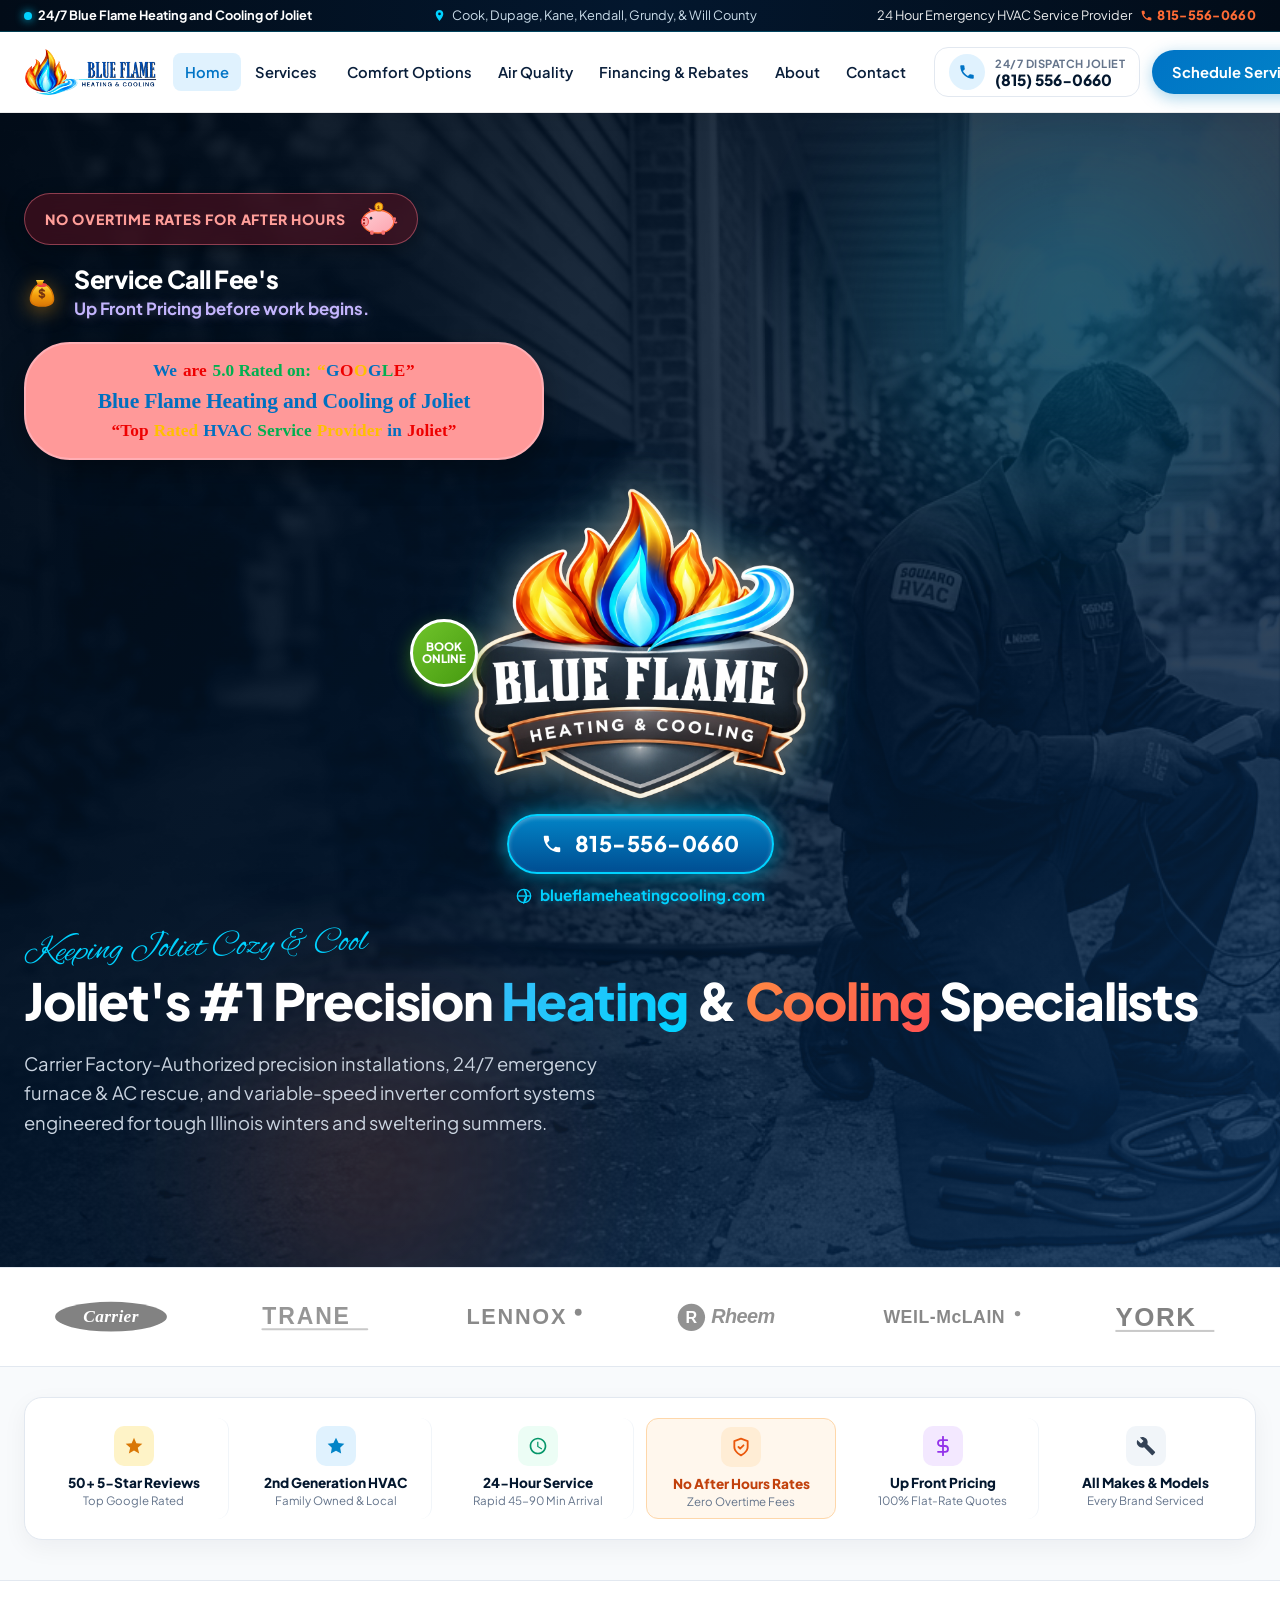
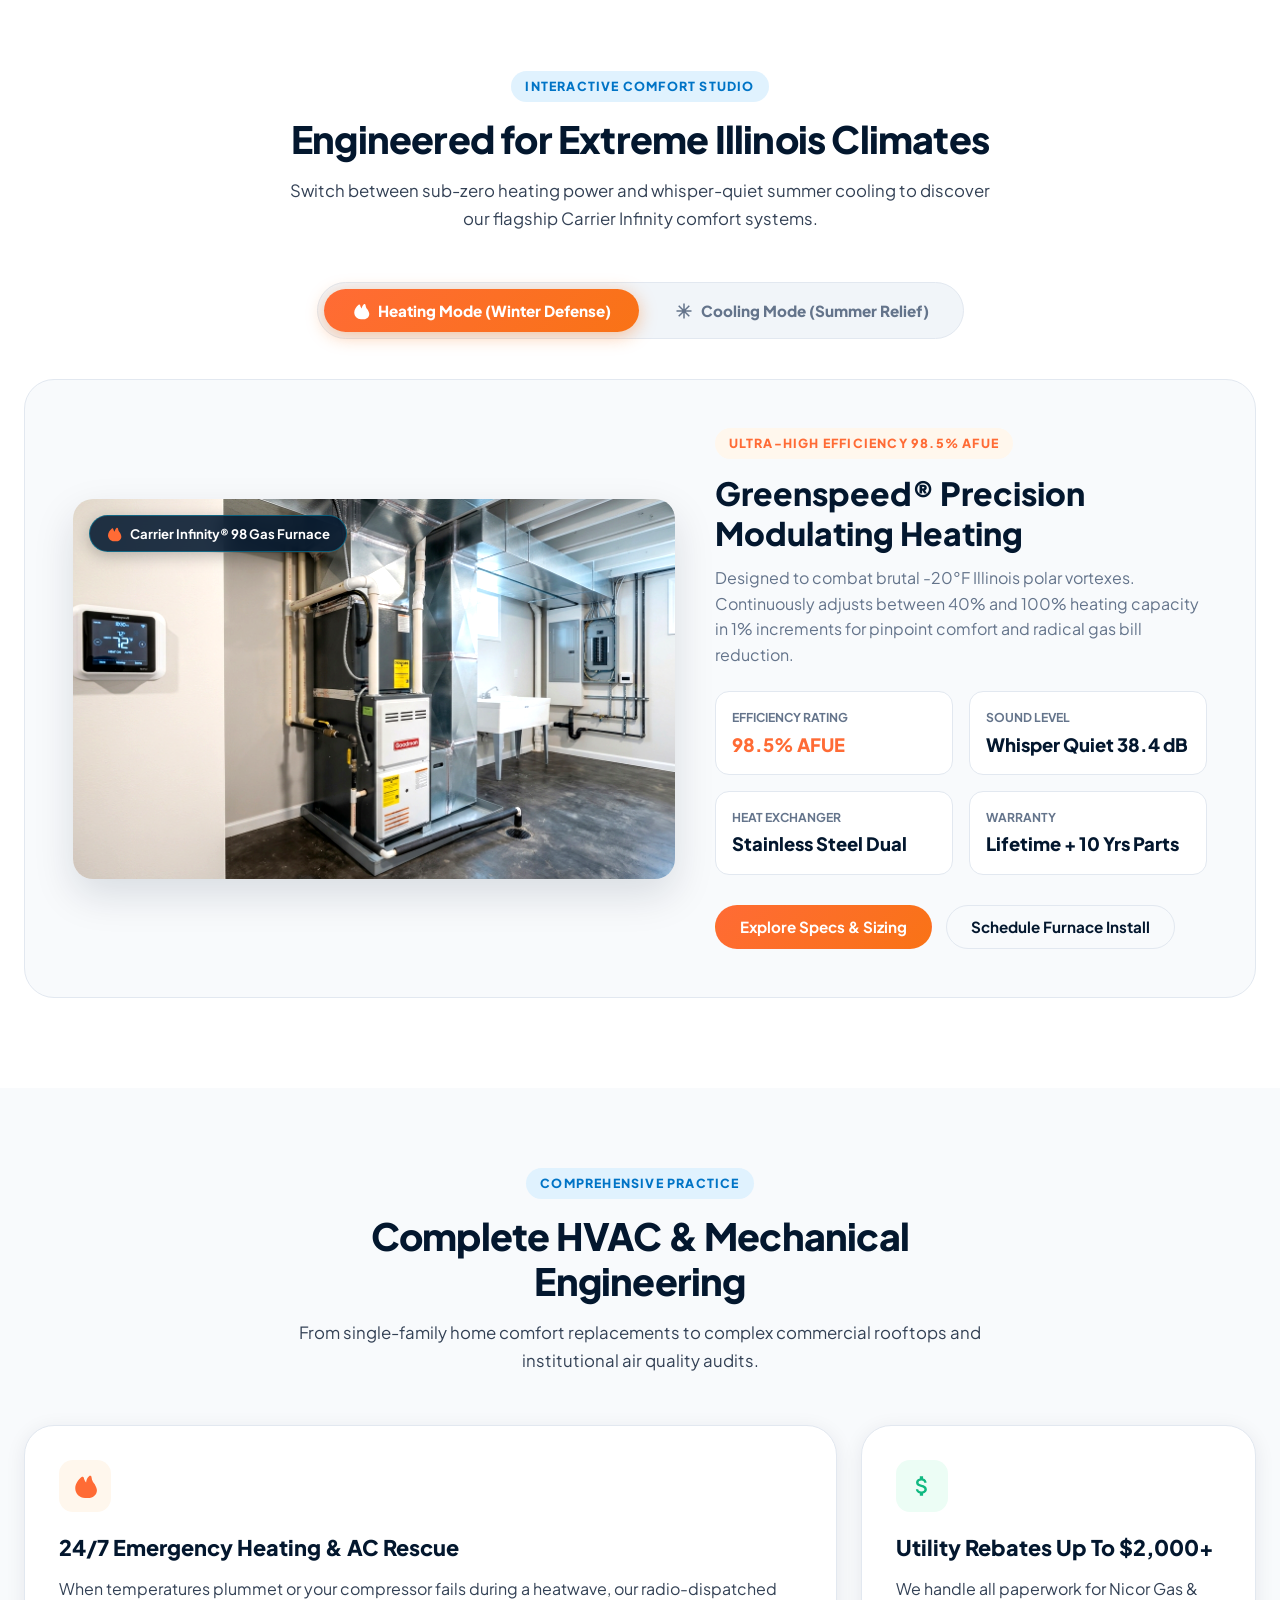
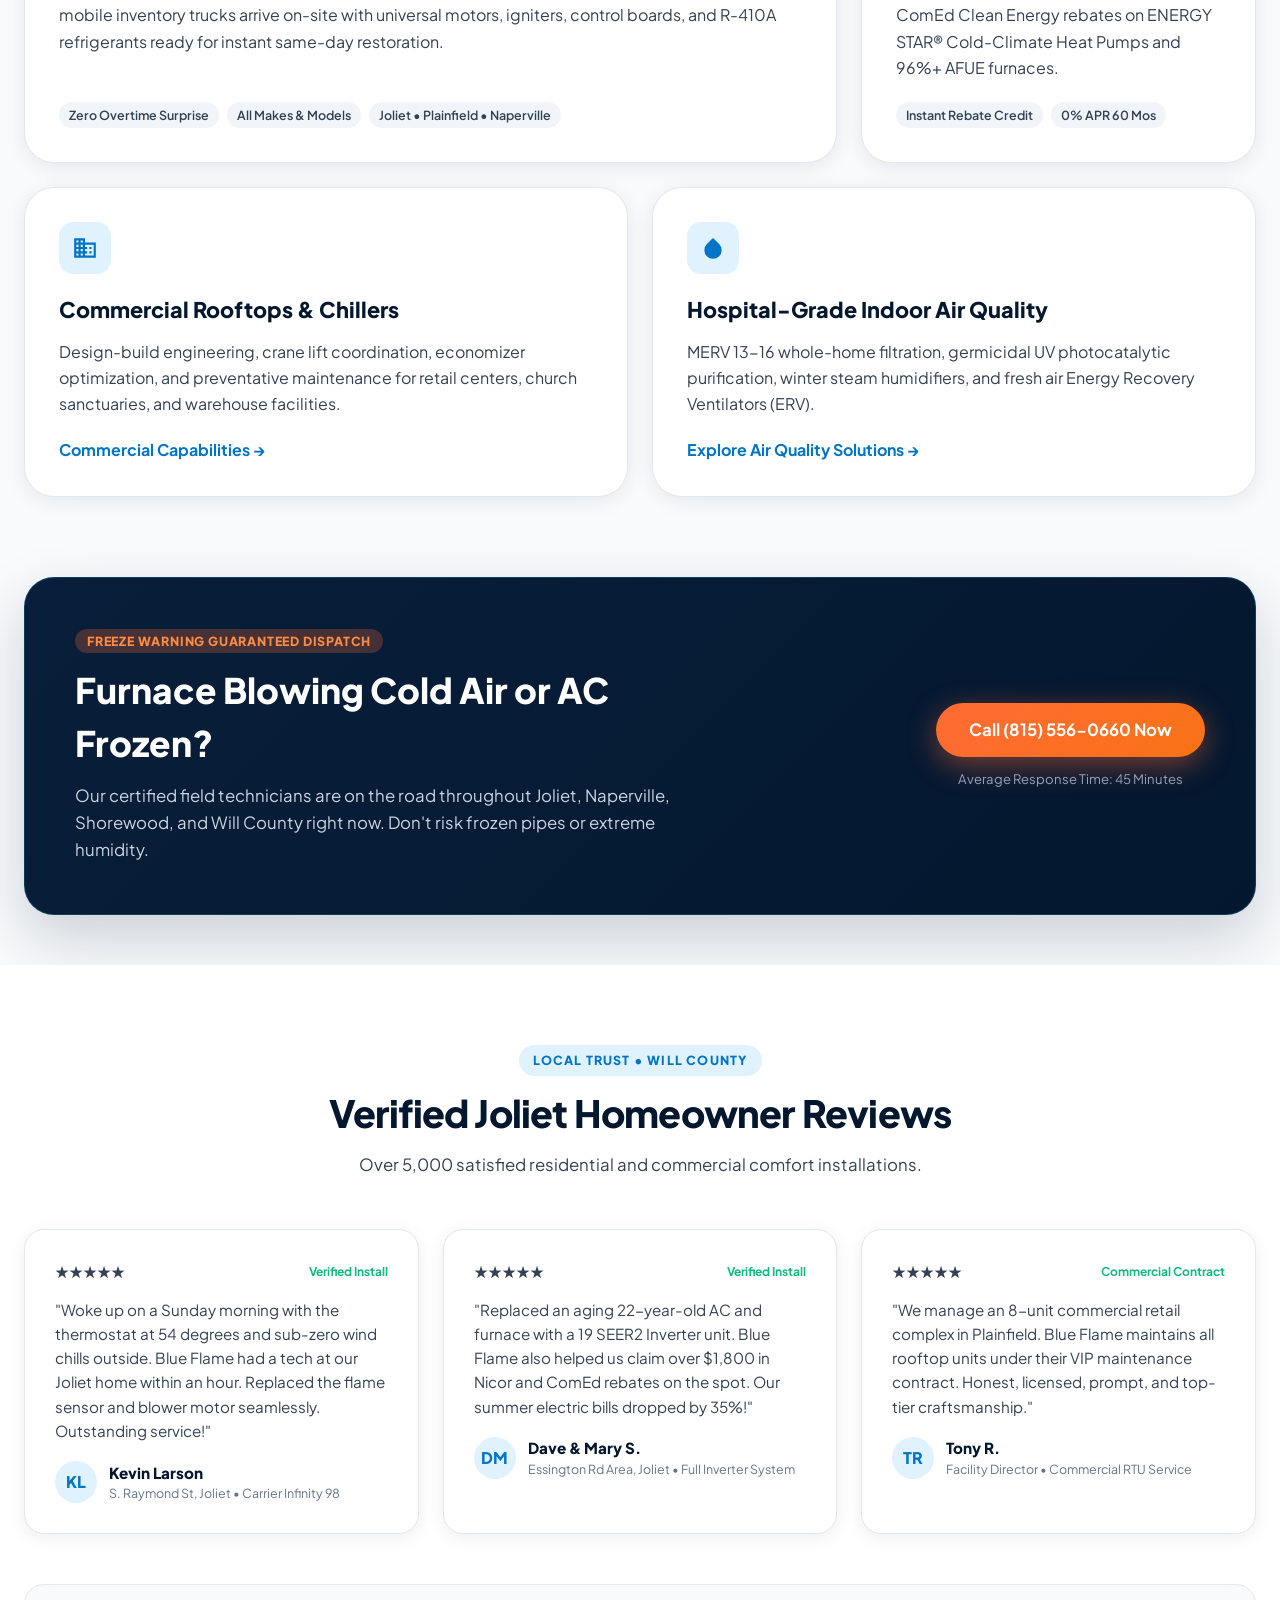
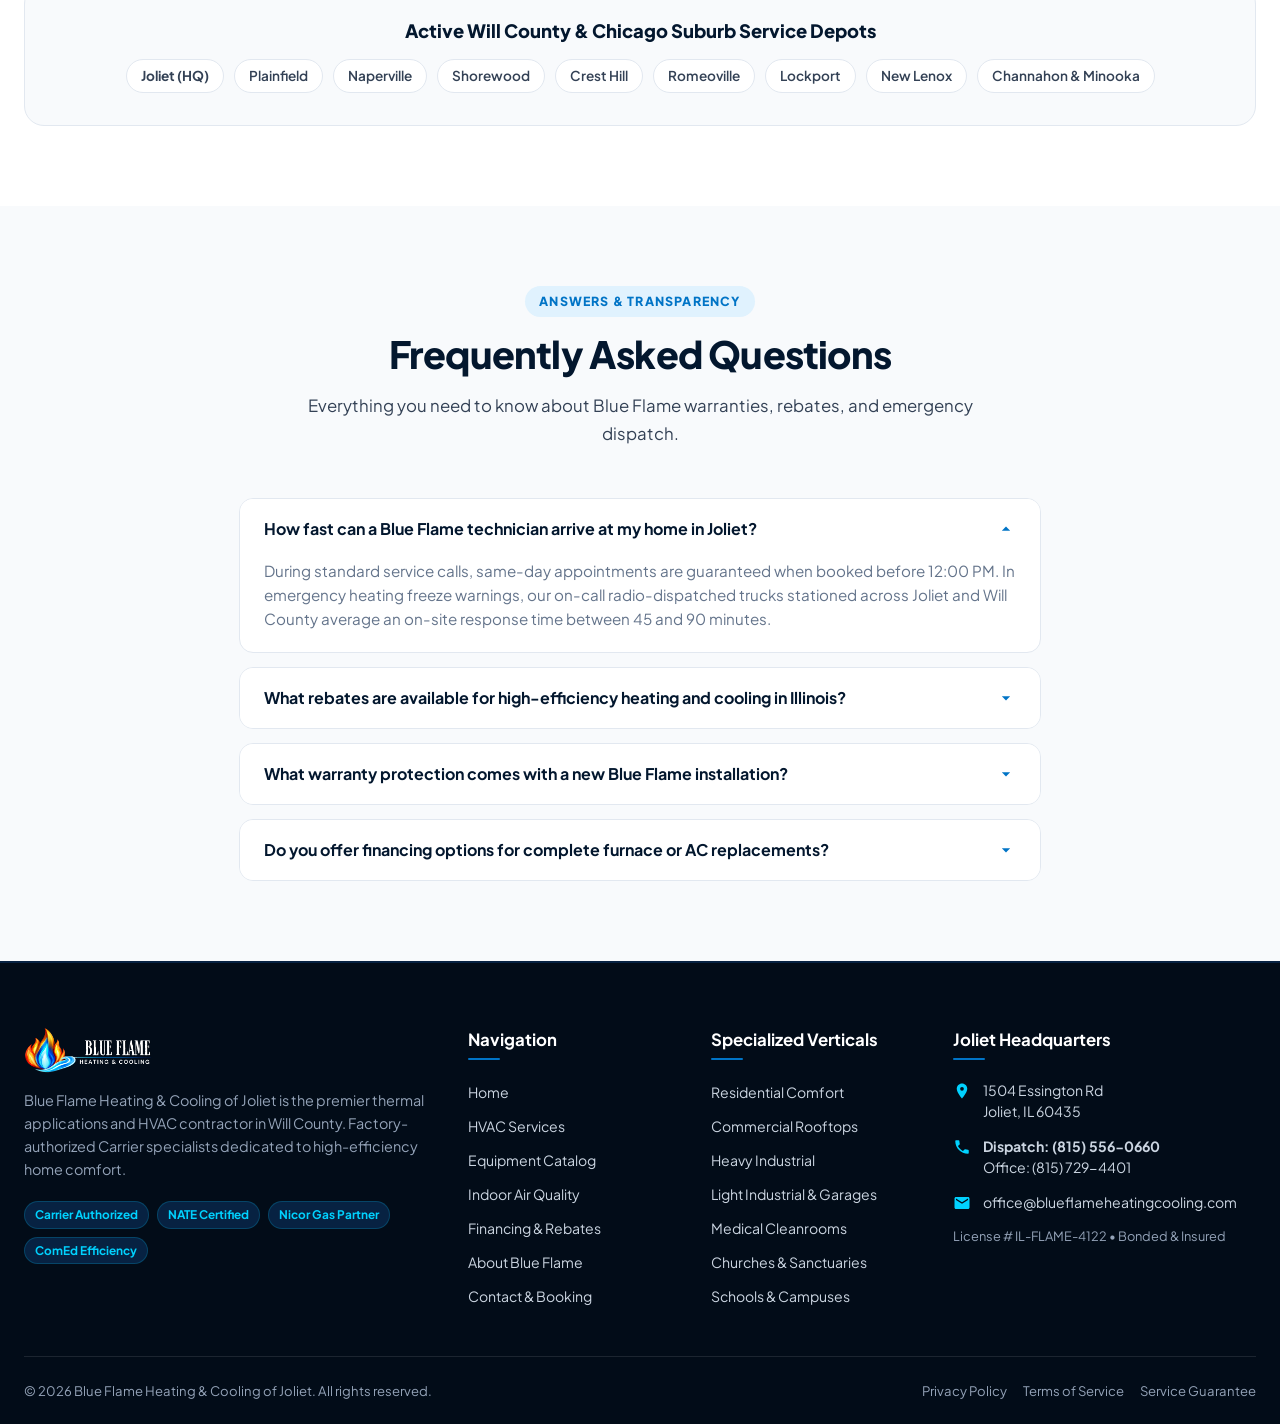
==== commit 5aba3aa3: "feat(hero): update hero banner with new 2026 3D Blue Flame fire and ice emblem" ====
--- a/index.html
+++ b/index.html
@@ -13,7 +13,7 @@
   <link href="https://fonts.googleapis.com/css2?family=Plus+Jakarta+Sans:wght@400;500;600;700;800;900&family=Alex+Brush&display=swap" rel="stylesheet">
 
   <!-- Modular Stylesheets -->
-  <link rel="stylesheet" href="css/style.css?v=3.9">
+  <link rel="stylesheet" href="css/style.css?v=4.0">
 </head>
 <body>
 
@@ -257,8 +257,8 @@
                 <span class="bf-book-text-bot">Online</span>
               </a>
 
-              <!-- The Authentic 3D Blue Flame Emblem Logo -->
-              <img src="images/logos/blueflameheatingcooling-old.png" alt="Blue Flame Heating &amp; Cooling Logo" class="bf-hero-3d-logo">
+              <!-- The Authentic 3D Blue Flame Emblem Logo (New 2026 Fire & Ice Shield) -->
+              <img src="images/logos/blueflame-hero-emblem-2026.png?v=4.0" alt="Blue Flame Heating &amp; Cooling Logo" class="bf-hero-3d-logo">
 
               <!-- Direct Hotline Pill Button -->
               <a href="tel:8155560660" class="bf-centerpiece-phone-pill">
--- a/css/style.css
+++ b/css/style.css
@@ -3,9 +3,9 @@
    Clean Architecture: Modular Imports & Design Tokens
    ========================================================================== */
 
-@import url('variables.css?v=3.9');
-@import url('header-footer.css?v=3.9');
-@import url('components.css?v=3.9');
-@import url('homepage.css?v=3.9');
-@import url('pages.css?v=3.9');
-@import url('product-detail.css?v=3.9');
+@import url('variables.css?v=4.0');
+@import url('header-footer.css?v=4.0');
+@import url('components.css?v=4.0');
+@import url('homepage.css?v=4.0');
+@import url('pages.css?v=4.0');
+@import url('product-detail.css?v=4.0');
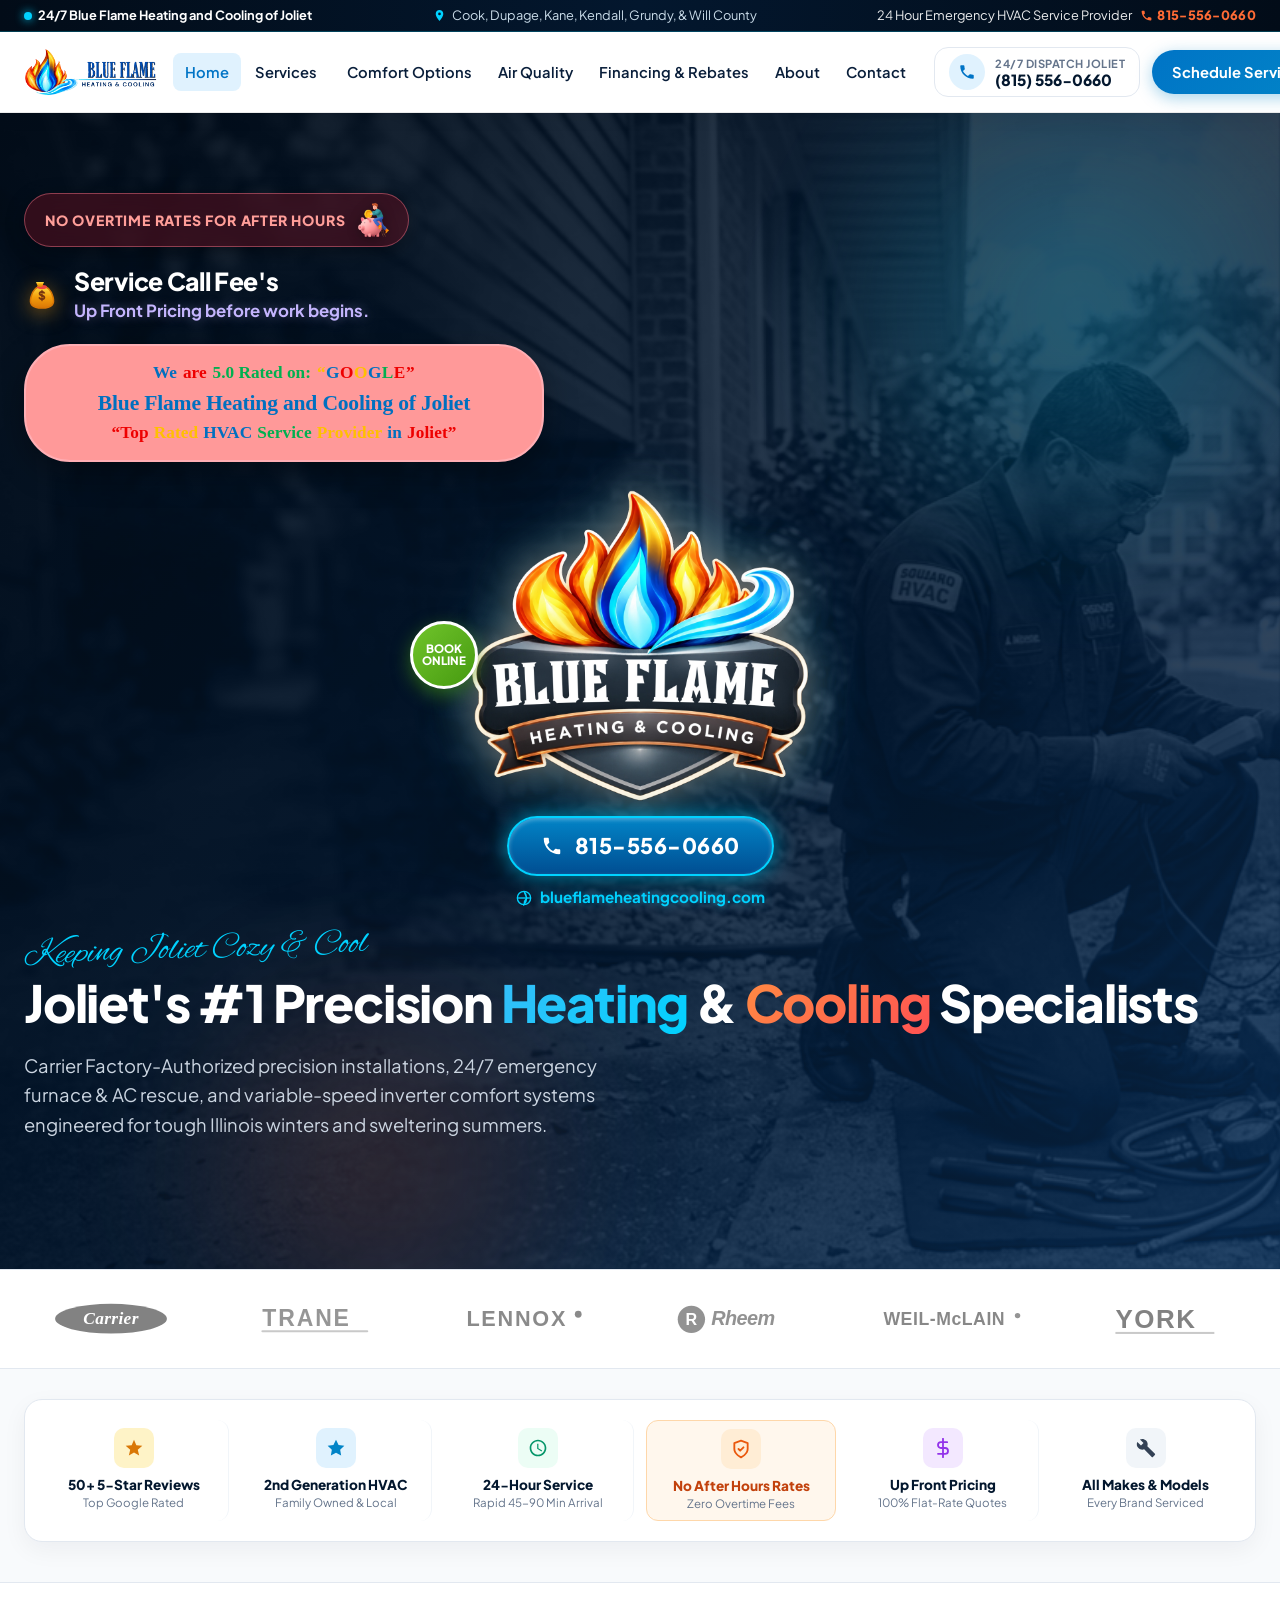
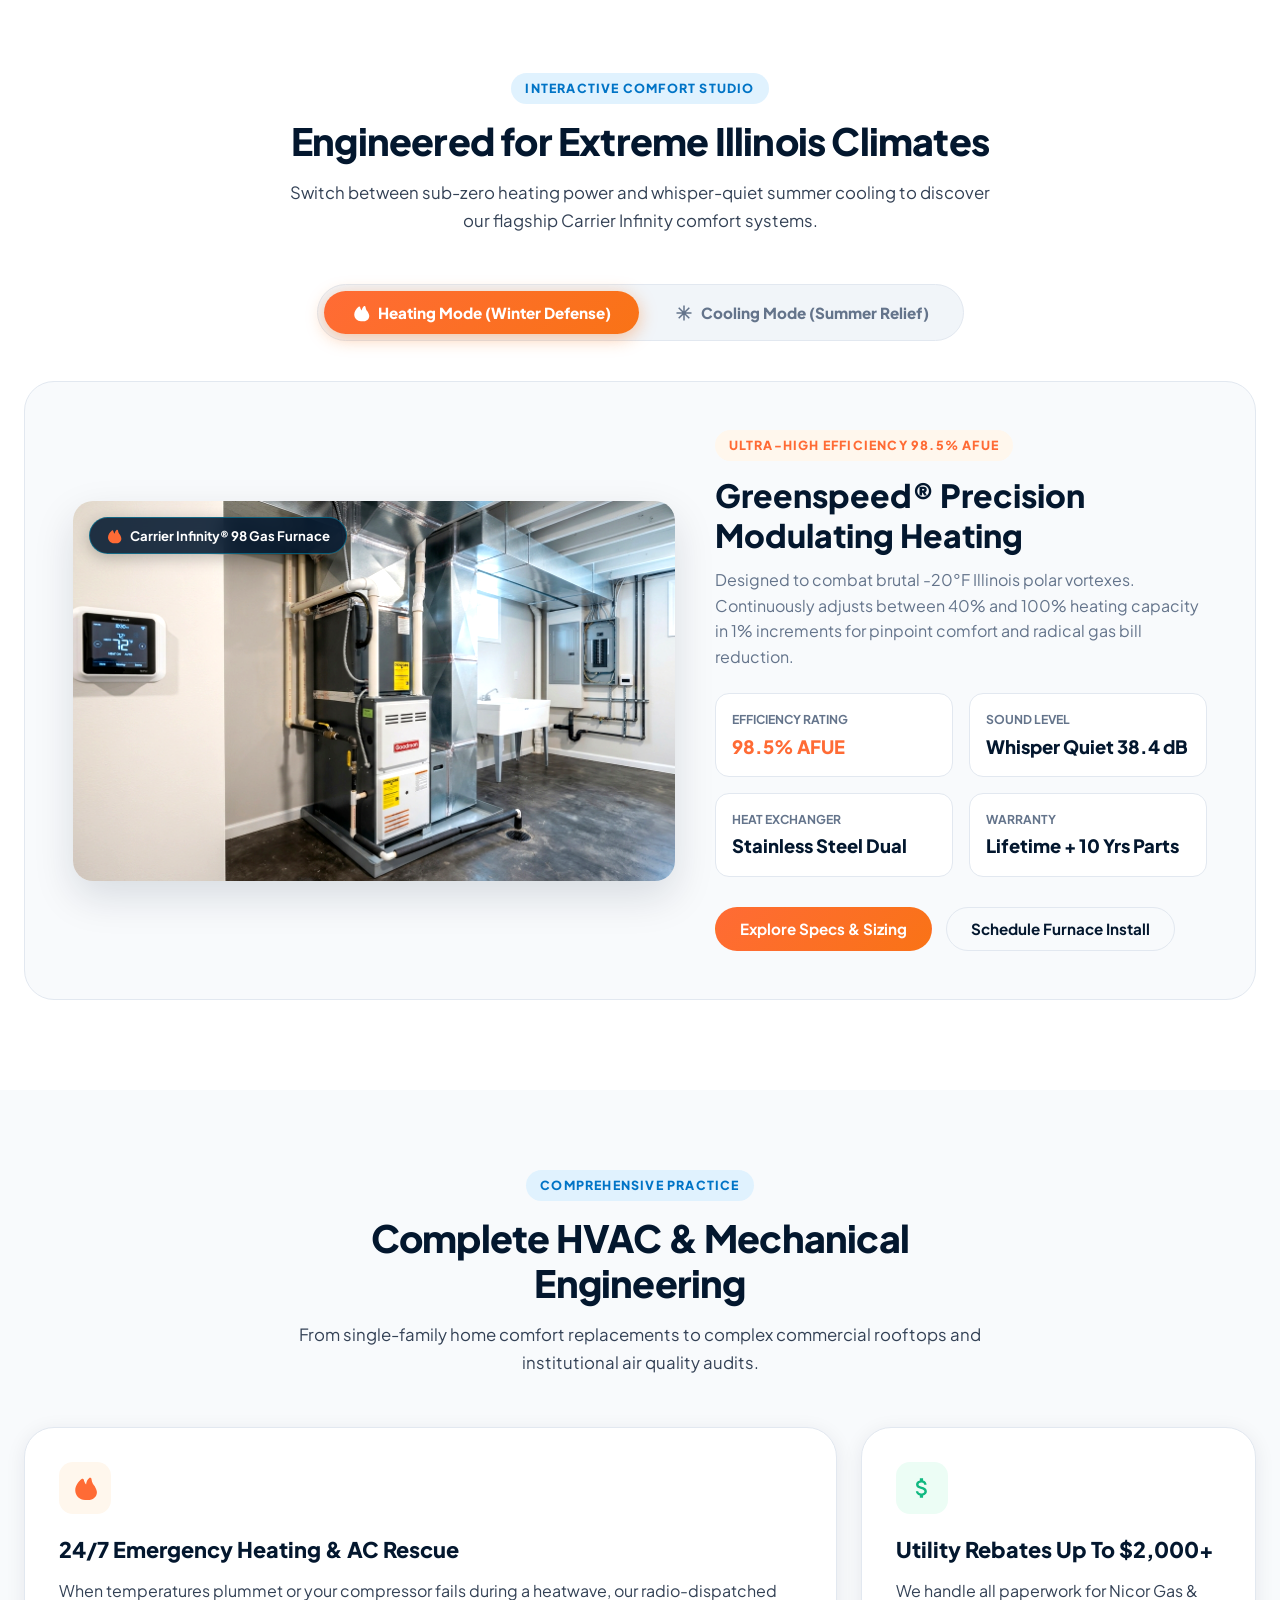
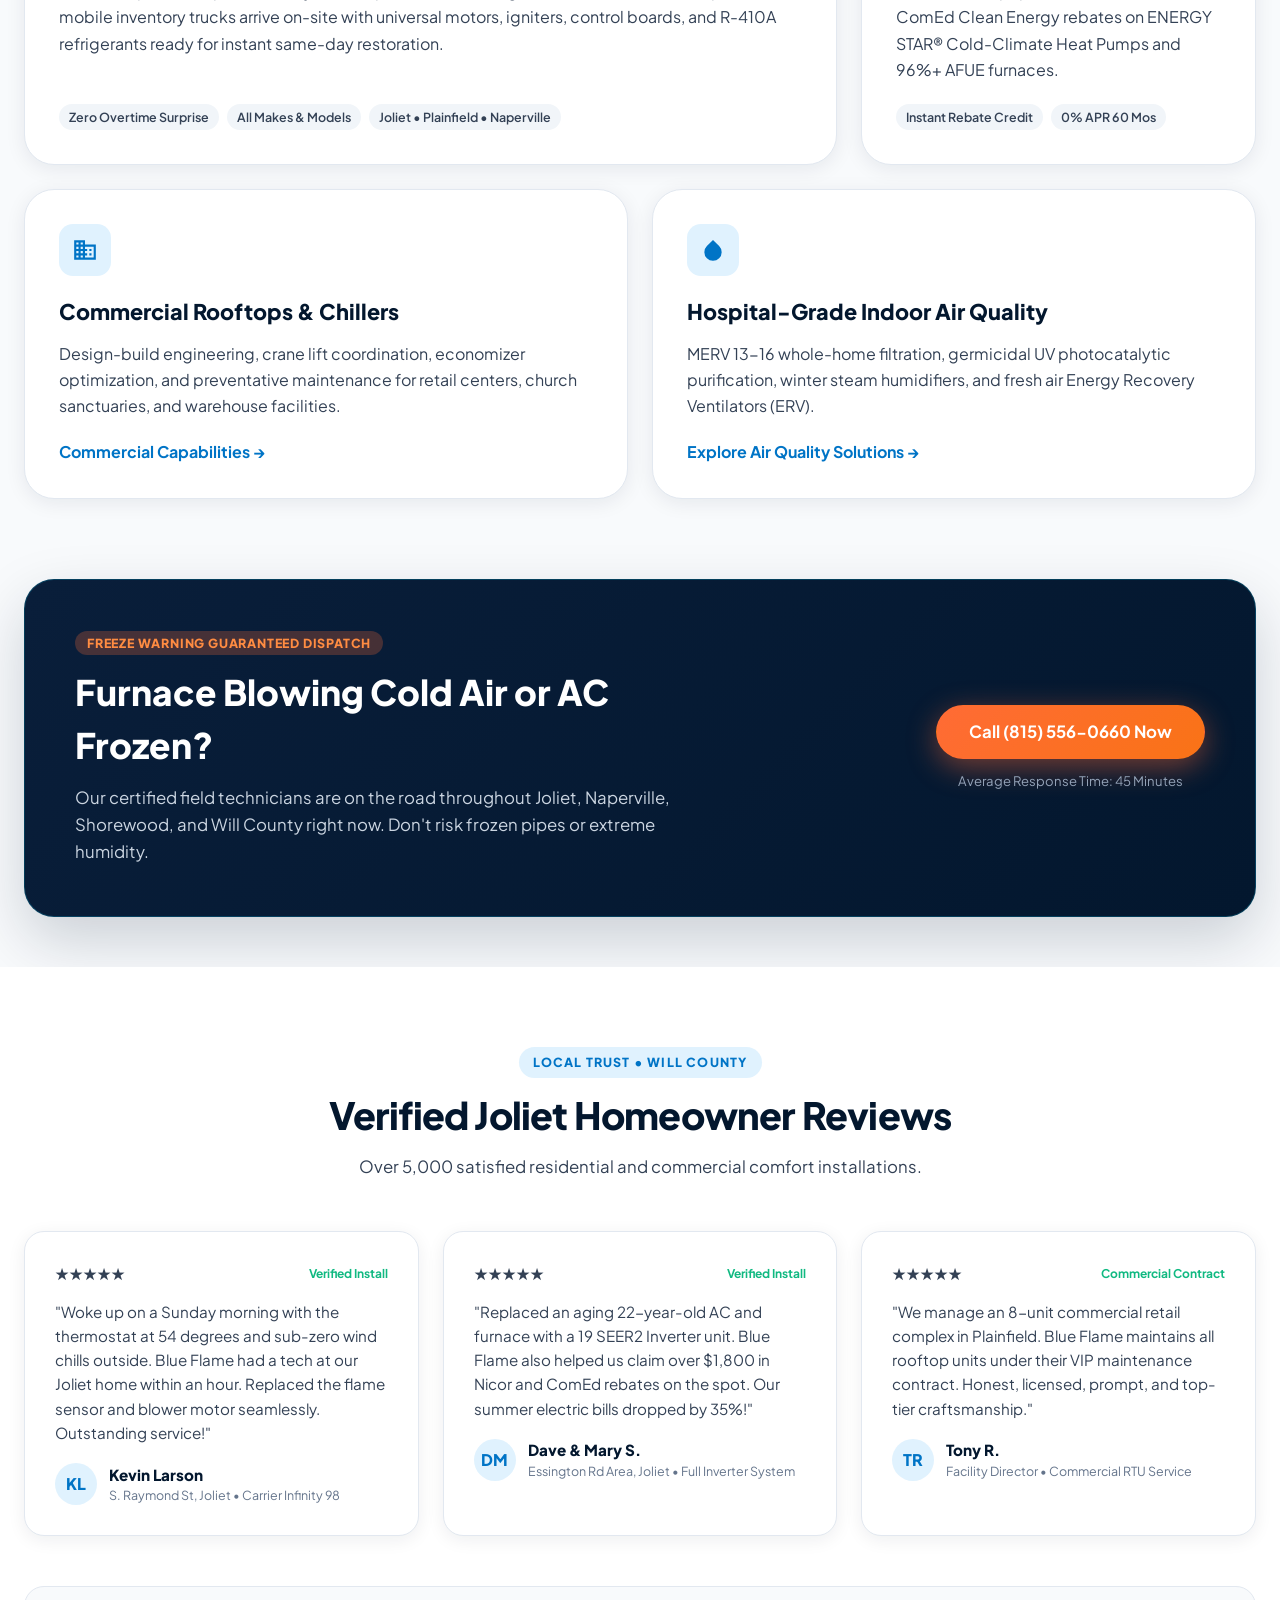
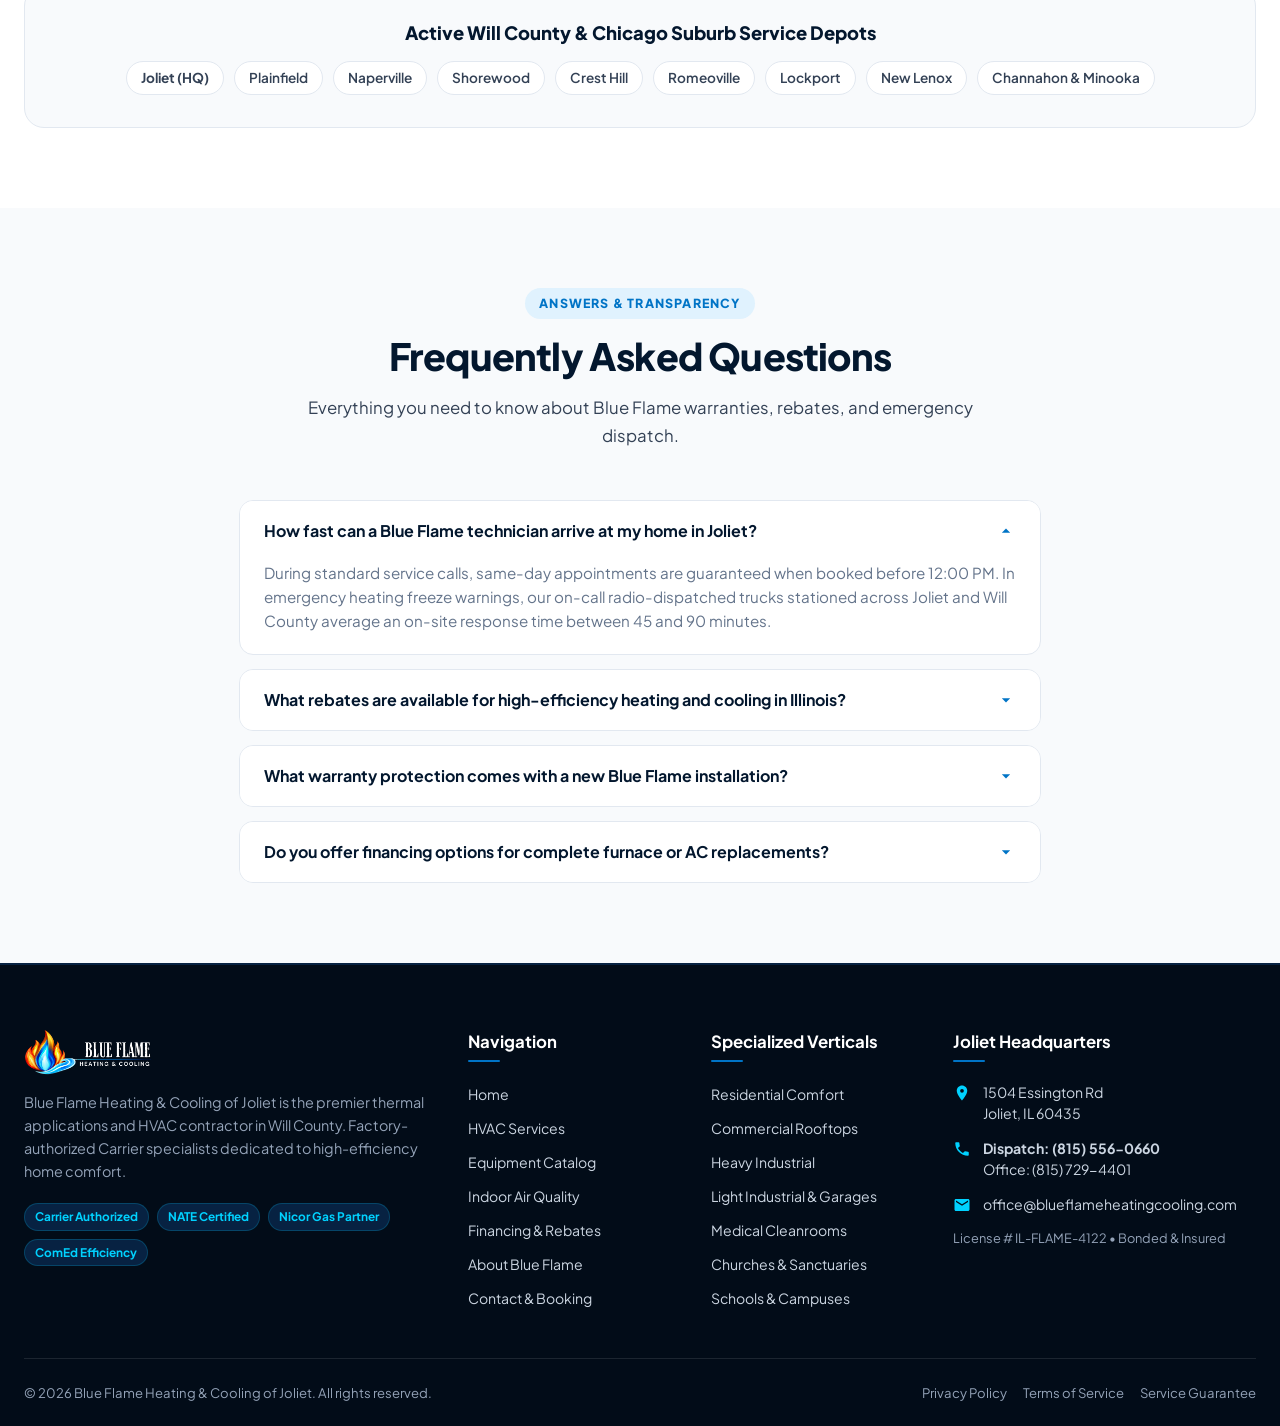
==== commit 6410c17e: "feat(hero): replace SVG piggy bank with authentic high-res graphic in No Overtime pill" ====
--- a/index.html
+++ b/index.html
@@ -13,7 +13,7 @@
   <link href="https://fonts.googleapis.com/css2?family=Plus+Jakarta+Sans:wght@400;500;600;700;800;900&family=Alex+Brush&display=swap" rel="stylesheet">
 
   <!-- Modular Stylesheets -->
-  <link rel="stylesheet" href="css/style.css?v=4.0">
+  <link rel="stylesheet" href="css/style.css?v=4.1">
 </head>
 <body>
 
@@ -173,30 +173,7 @@
           <div class="bf-hero-overtime-pill">
             <span class="bf-overtime-text">NO OVERTIME RATES FOR AFTER HOURS</span>
             <div class="bf-piggy-illustration" title="No Overtime Rates - Fair Savings">
-              <!-- SVG Cute Piggy Bank with Coin -->
-              <svg width="42" height="34" viewBox="0 0 48 38" fill="none">
-                <ellipse cx="24" cy="22" rx="18" ry="13" fill="url(#piggyGrad)" stroke="#ff6b35" stroke-width="1.5"/>
-                <ellipse cx="9" cy="22" rx="4" ry="5" fill="#fca5a5" stroke="#ef4444" stroke-width="1.2"/>
-                <circle cx="8" cy="20" r="1.2" fill="#991b1b"/>
-                <circle cx="8" cy="24" r="1.2" fill="#991b1b"/>
-                <path d="M16 11 L13 6 L19 9 Z" fill="#f87171"/>
-                <circle cx="16" cy="18" r="1.5" fill="#1e293b"/>
-                <rect x="22" y="8" width="6" height="2" rx="1" fill="#78350f"/>
-                <!-- Gold Coin dropping into slot -->
-                <circle cx="25" cy="5" r="4.5" fill="#fbbf24" stroke="#d97706" stroke-width="1.2"/>
-                <text x="25" y="7.2" font-size="5" font-weight="900" fill="#92400e" text-anchor="middle">$</text>
-                <!-- Legs -->
-                <rect x="15" y="32" width="4" height="5" rx="1.5" fill="#f87171"/>
-                <rect x="28" y="32" width="4" height="5" rx="1.5" fill="#f87171"/>
-                <!-- Curled Tail -->
-                <path d="M41 19 Q45 16 43 21 Q42 24 45 23" stroke="#f87171" stroke-width="2" fill="none" stroke-linecap="round"/>
-                <defs>
-                  <linearGradient id="piggyGrad" x1="0" y1="0" x2="1" y2="1">
-                    <stop offset="0%" stop-color="#fecdd3"/>
-                    <stop offset="100%" stop-color="#fda4af"/>
-                  </linearGradient>
-                </defs>
-              </svg>
+              <img src="images/icons/piggy-bank-no-overtime.png?v=4.1" alt="No Overtime Savings - Piggy Bank" class="bf-piggy-img">
             </div>
           </div>
 
--- a/css/style.css
+++ b/css/style.css
@@ -3,9 +3,9 @@
    Clean Architecture: Modular Imports & Design Tokens
    ========================================================================== */
 
-@import url('variables.css?v=4.0');
-@import url('header-footer.css?v=4.0');
-@import url('components.css?v=4.0');
-@import url('homepage.css?v=4.0');
-@import url('pages.css?v=4.0');
-@import url('product-detail.css?v=4.0');
+@import url('variables.css?v=4.1');
+@import url('header-footer.css?v=4.1');
+@import url('components.css?v=4.1');
+@import url('homepage.css?v=4.1');
+@import url('pages.css?v=4.1');
+@import url('product-detail.css?v=4.1');
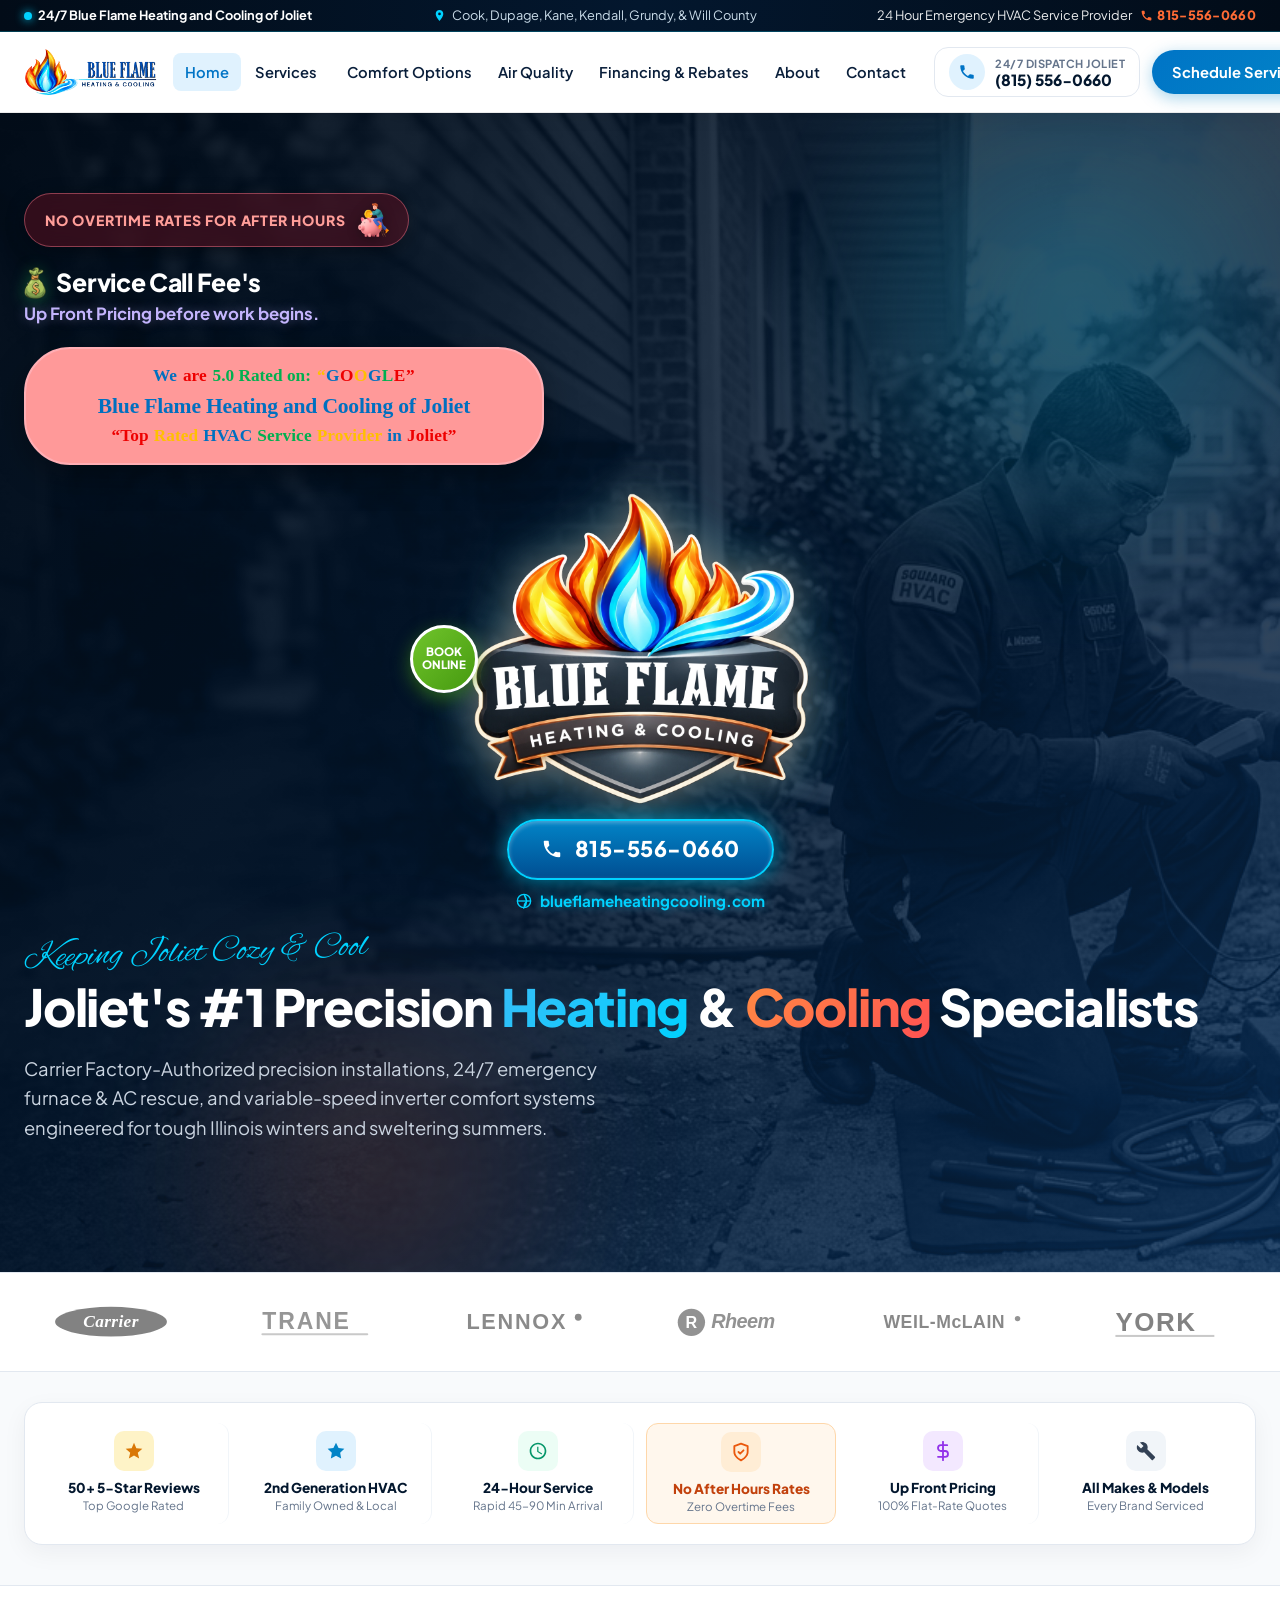
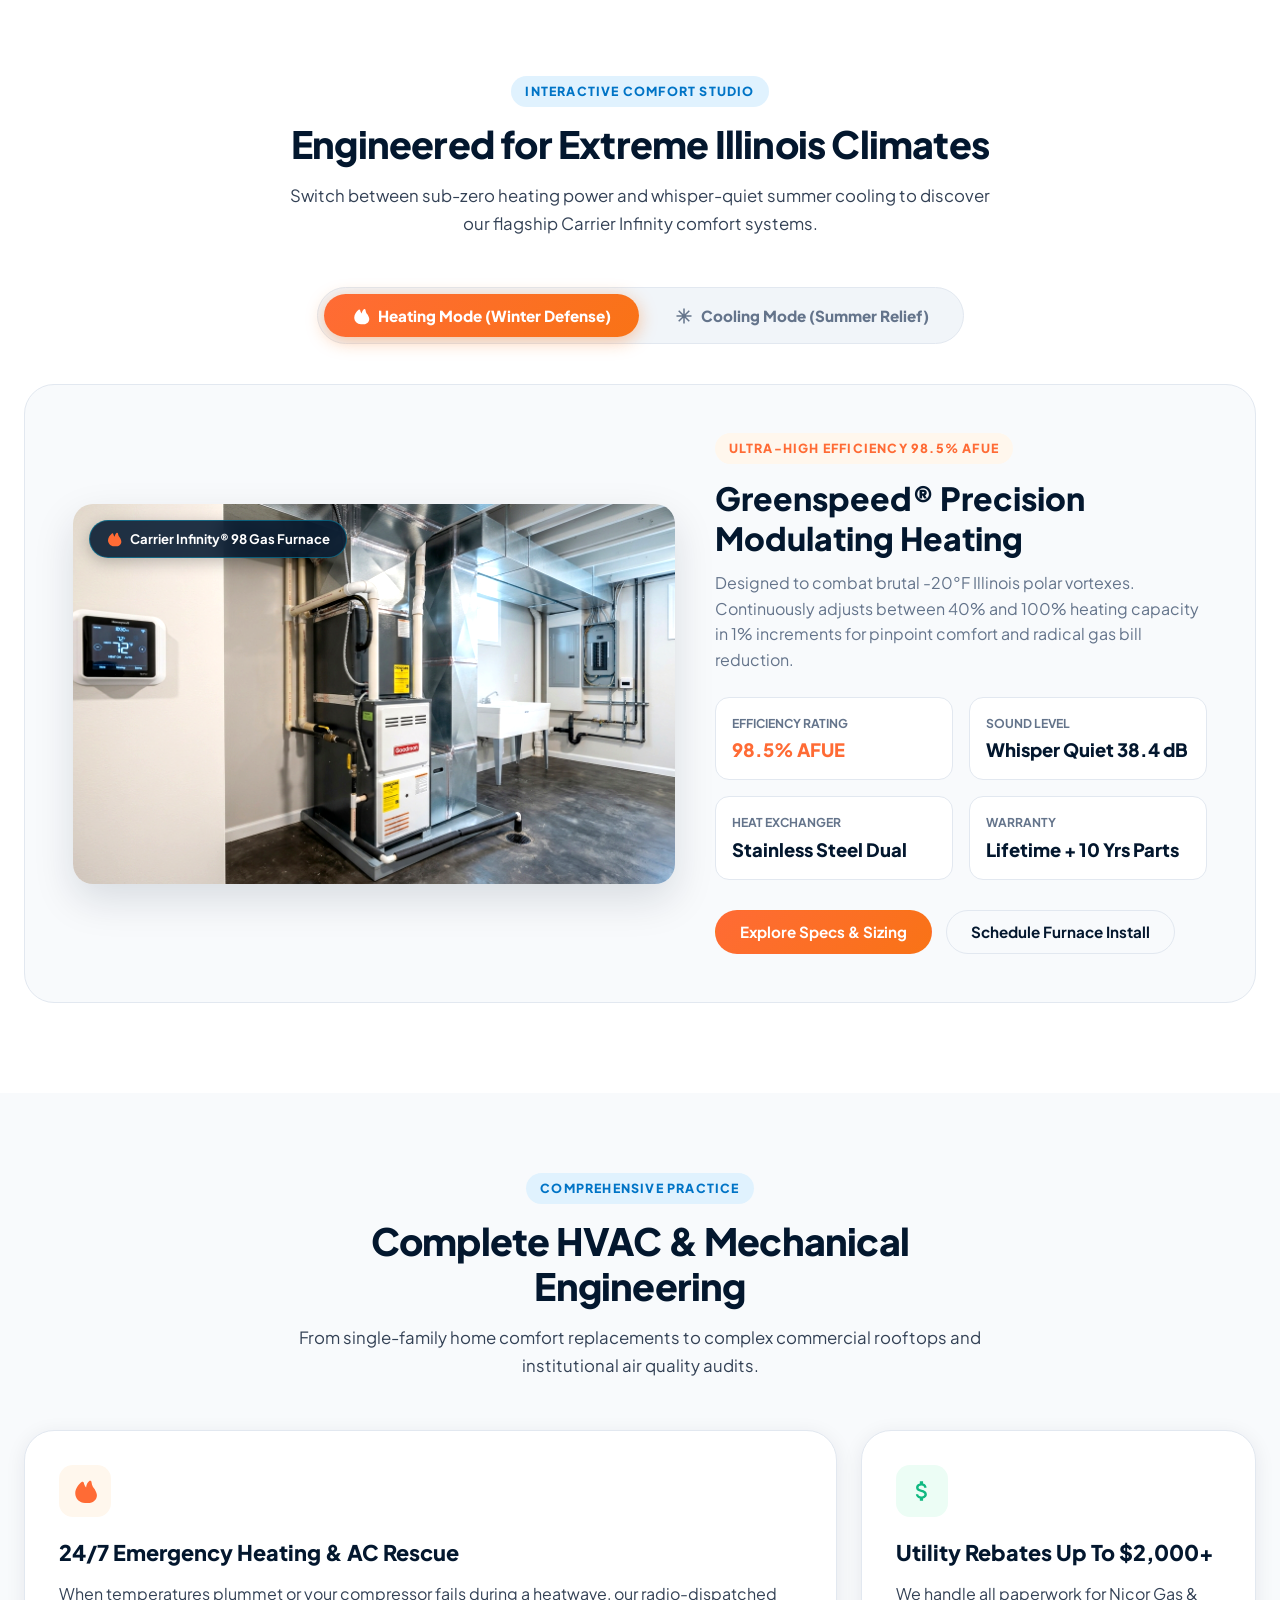
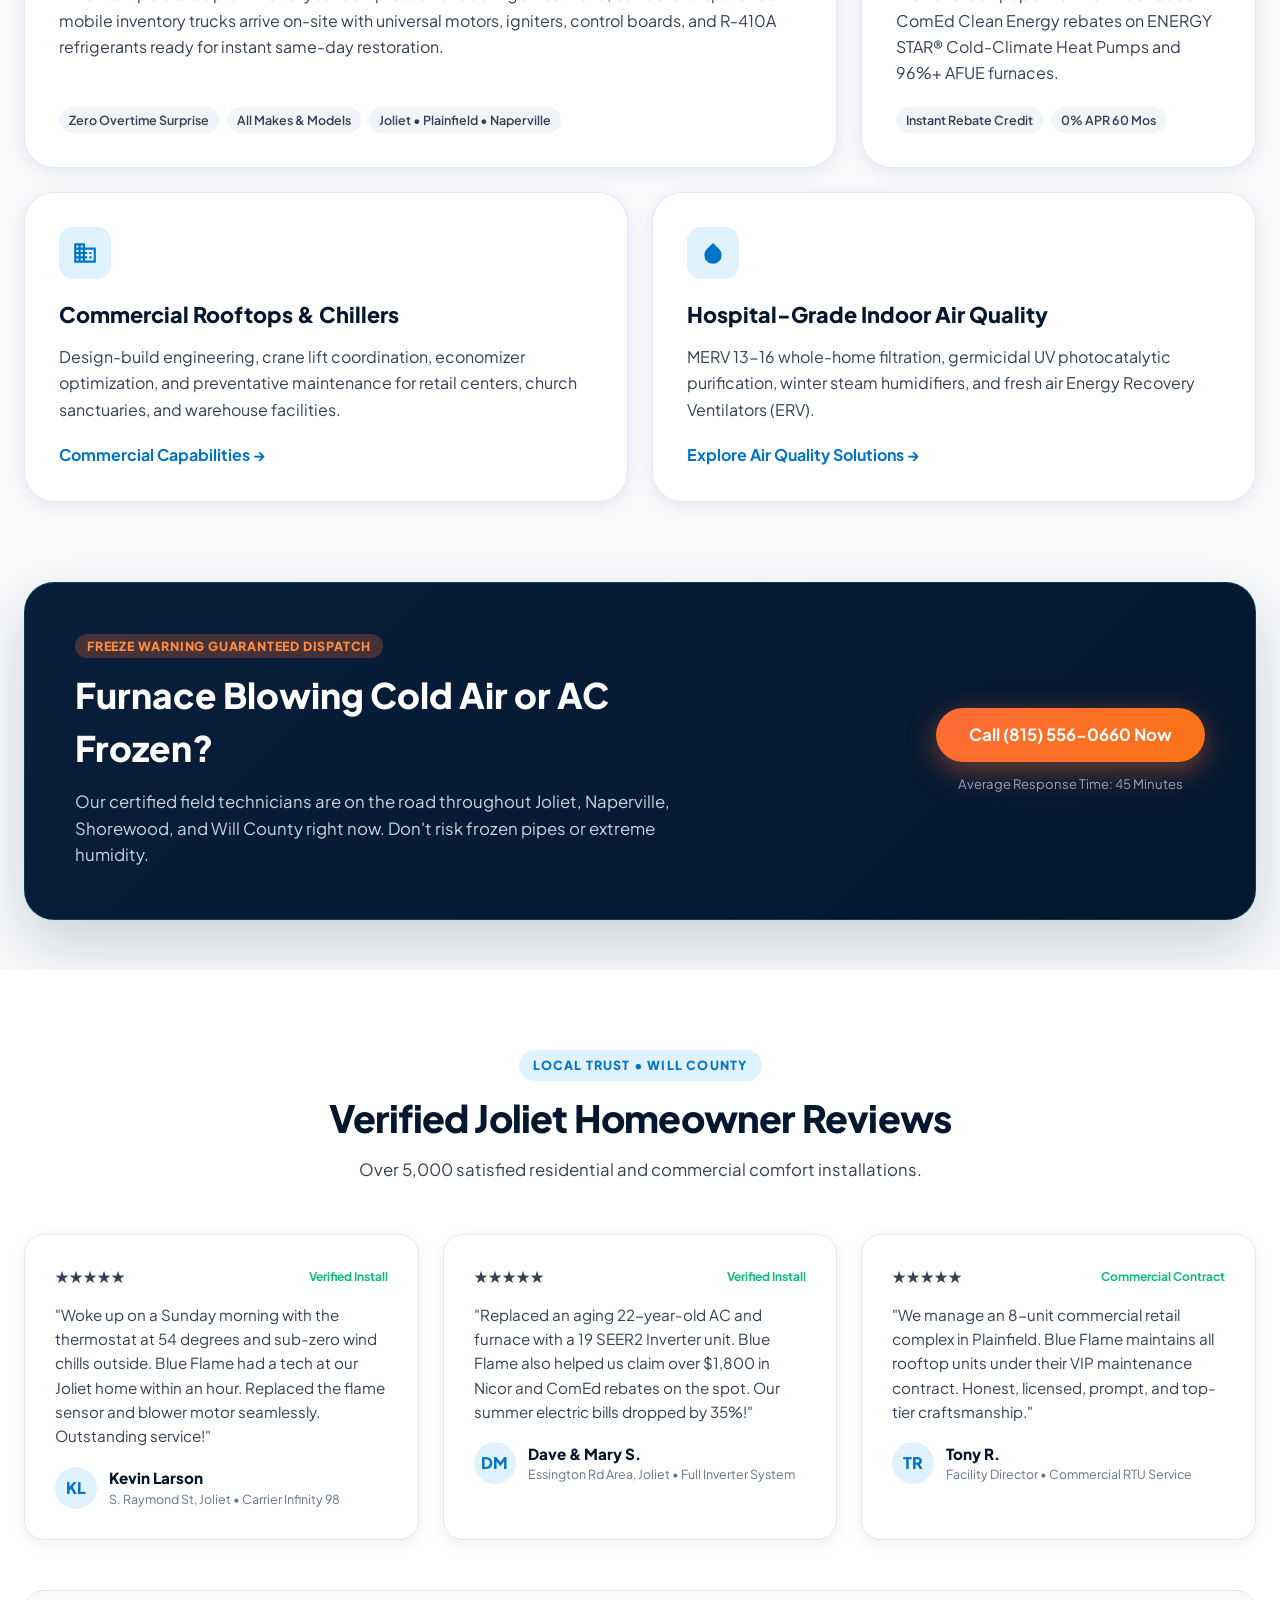
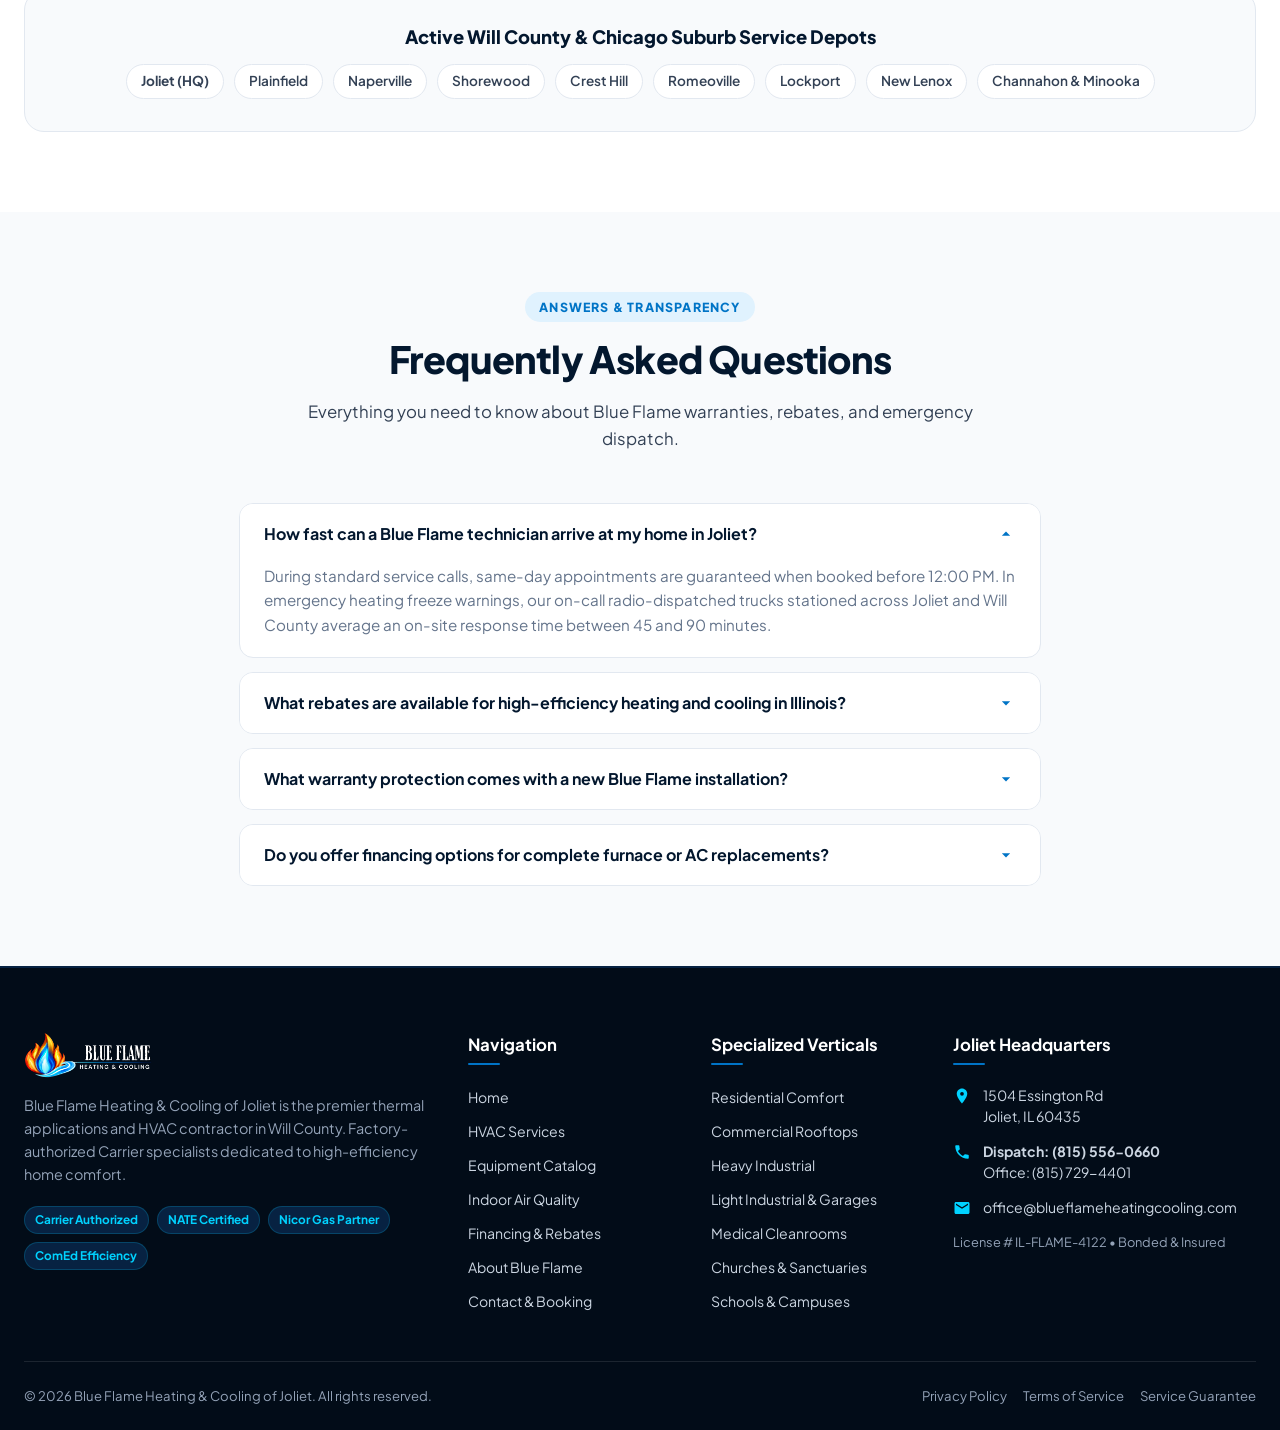
==== commit 2d649ca4: "feat(hero): update money bag icon to client green artwork and align 1-row with Service Call Fee's" ====
--- a/index.html
+++ b/index.html
@@ -13,7 +13,7 @@
   <link href="https://fonts.googleapis.com/css2?family=Plus+Jakarta+Sans:wght@400;500;600;700;800;900&family=Alex+Brush&display=swap" rel="stylesheet">
 
   <!-- Modular Stylesheets -->
-  <link rel="stylesheet" href="css/style.css?v=4.1">
+  <link rel="stylesheet" href="css/style.css?v=4.2">
 </head>
 <body>
 
@@ -177,30 +177,13 @@
             </div>
           </div>
 
-          <!-- 2. Service Call Fees + Money Bag (White & Purple Lavender) -->
+          <!-- 2. Service Call Fees + Money Bag (White & Lavender - 1 Row Title Alignment) -->
           <div class="bf-hero-pricing-guarantee">
-            <div class="bf-moneybag-icon" title="Up Front Pricing Guaranteed">
-              <svg width="36" height="36" viewBox="0 0 36 36" fill="none">
-                <!-- Golden Bag -->
-                <path d="M18 10 C13 10 9 14 7 21 C5 28 8 32 18 32 C28 32 31 28 29 21 C27 14 23 10 18 10 Z" fill="url(#goldBagGrad)" stroke="#d97706" stroke-width="1.5"/>
-                <!-- Tie ribbon -->
-                <ellipse cx="18" cy="11" rx="5" ry="2" fill="#ef4444"/>
-                <path d="M14 11 L12 6 L20 6 L18 11 Z" fill="url(#goldBagGrad)"/>
-                <!-- Big Dollar Sign -->
-                <text x="18" y="24" font-family="'Plus Jakarta Sans', sans-serif" font-size="12" font-weight="900" fill="#78350f" text-anchor="middle">$</text>
-                <defs>
-                  <linearGradient id="goldBagGrad" x1="0" y1="0" x2="0" y2="1">
-                    <stop offset="0%" stop-color="#fde047"/>
-                    <stop offset="50%" stop-color="#f59e0b"/>
-                    <stop offset="100%" stop-color="#d97706"/>
-                  </linearGradient>
-                </defs>
-              </svg>
-            </div>
-            <div class="bf-pricing-text-wrap">
+            <div class="bf-pricing-title-row">
+              <img src="images/icons/money-bag-green.png?v=4.2" alt="Up Front Service Call Fee - Money Bag" class="bf-moneybag-img">
               <h3 class="bf-pricing-title">Service Call Fee's</h3>
-              <p class="bf-pricing-subtitle">Up Front Pricing before work begins.</p>
-            </div>
+            </div>
+            <p class="bf-pricing-subtitle">Up Front Pricing before work begins.</p>
           </div>
 
           <!-- 3. Google 5.0 Rating Badge Capsule (Exact Colors as Requested by Client - 100% Solid Background) -->
--- a/css/style.css
+++ b/css/style.css
@@ -3,9 +3,9 @@
    Clean Architecture: Modular Imports & Design Tokens
    ========================================================================== */
 
-@import url('variables.css?v=4.1');
-@import url('header-footer.css?v=4.1');
-@import url('components.css?v=4.1');
-@import url('homepage.css?v=4.1');
-@import url('pages.css?v=4.1');
-@import url('product-detail.css?v=4.1');
+@import url('variables.css?v=4.2');
+@import url('header-footer.css?v=4.2');
+@import url('components.css?v=4.2');
+@import url('homepage.css?v=4.2');
+@import url('pages.css?v=4.2');
+@import url('product-detail.css?v=4.2');
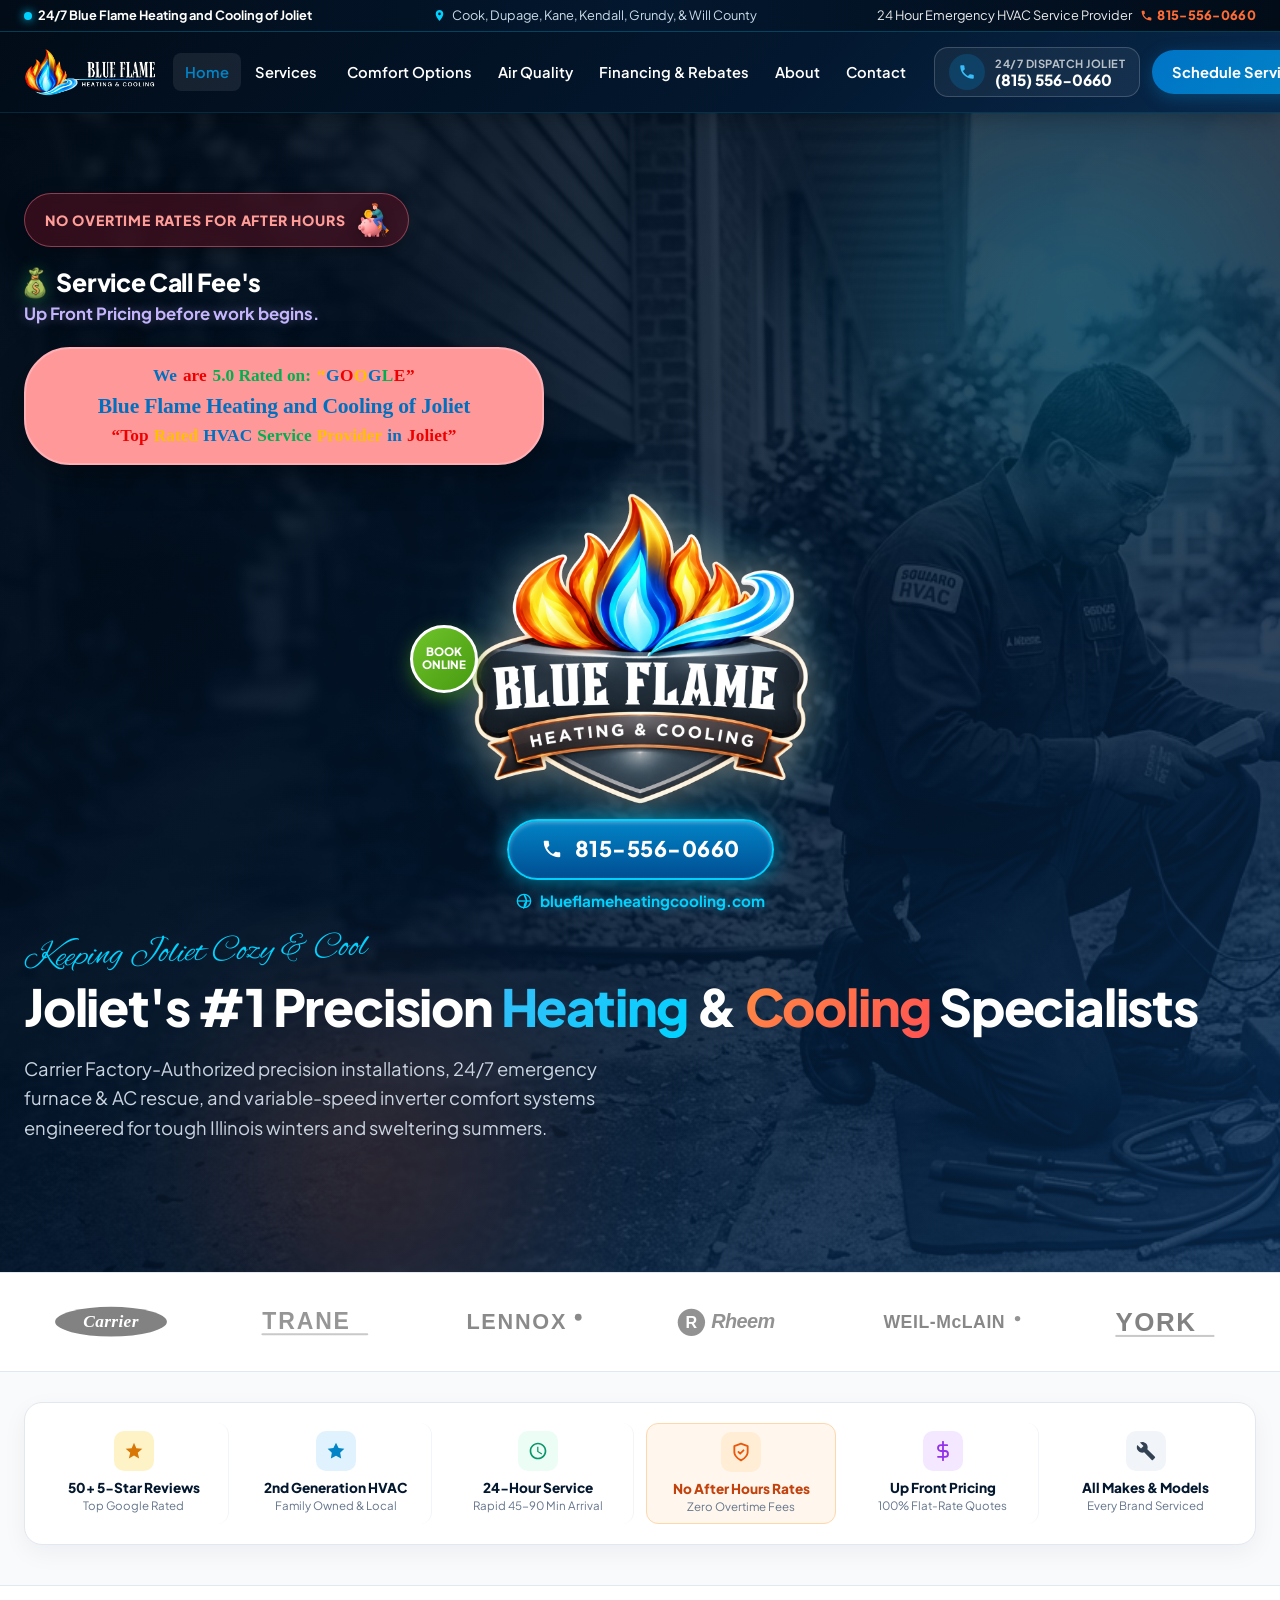
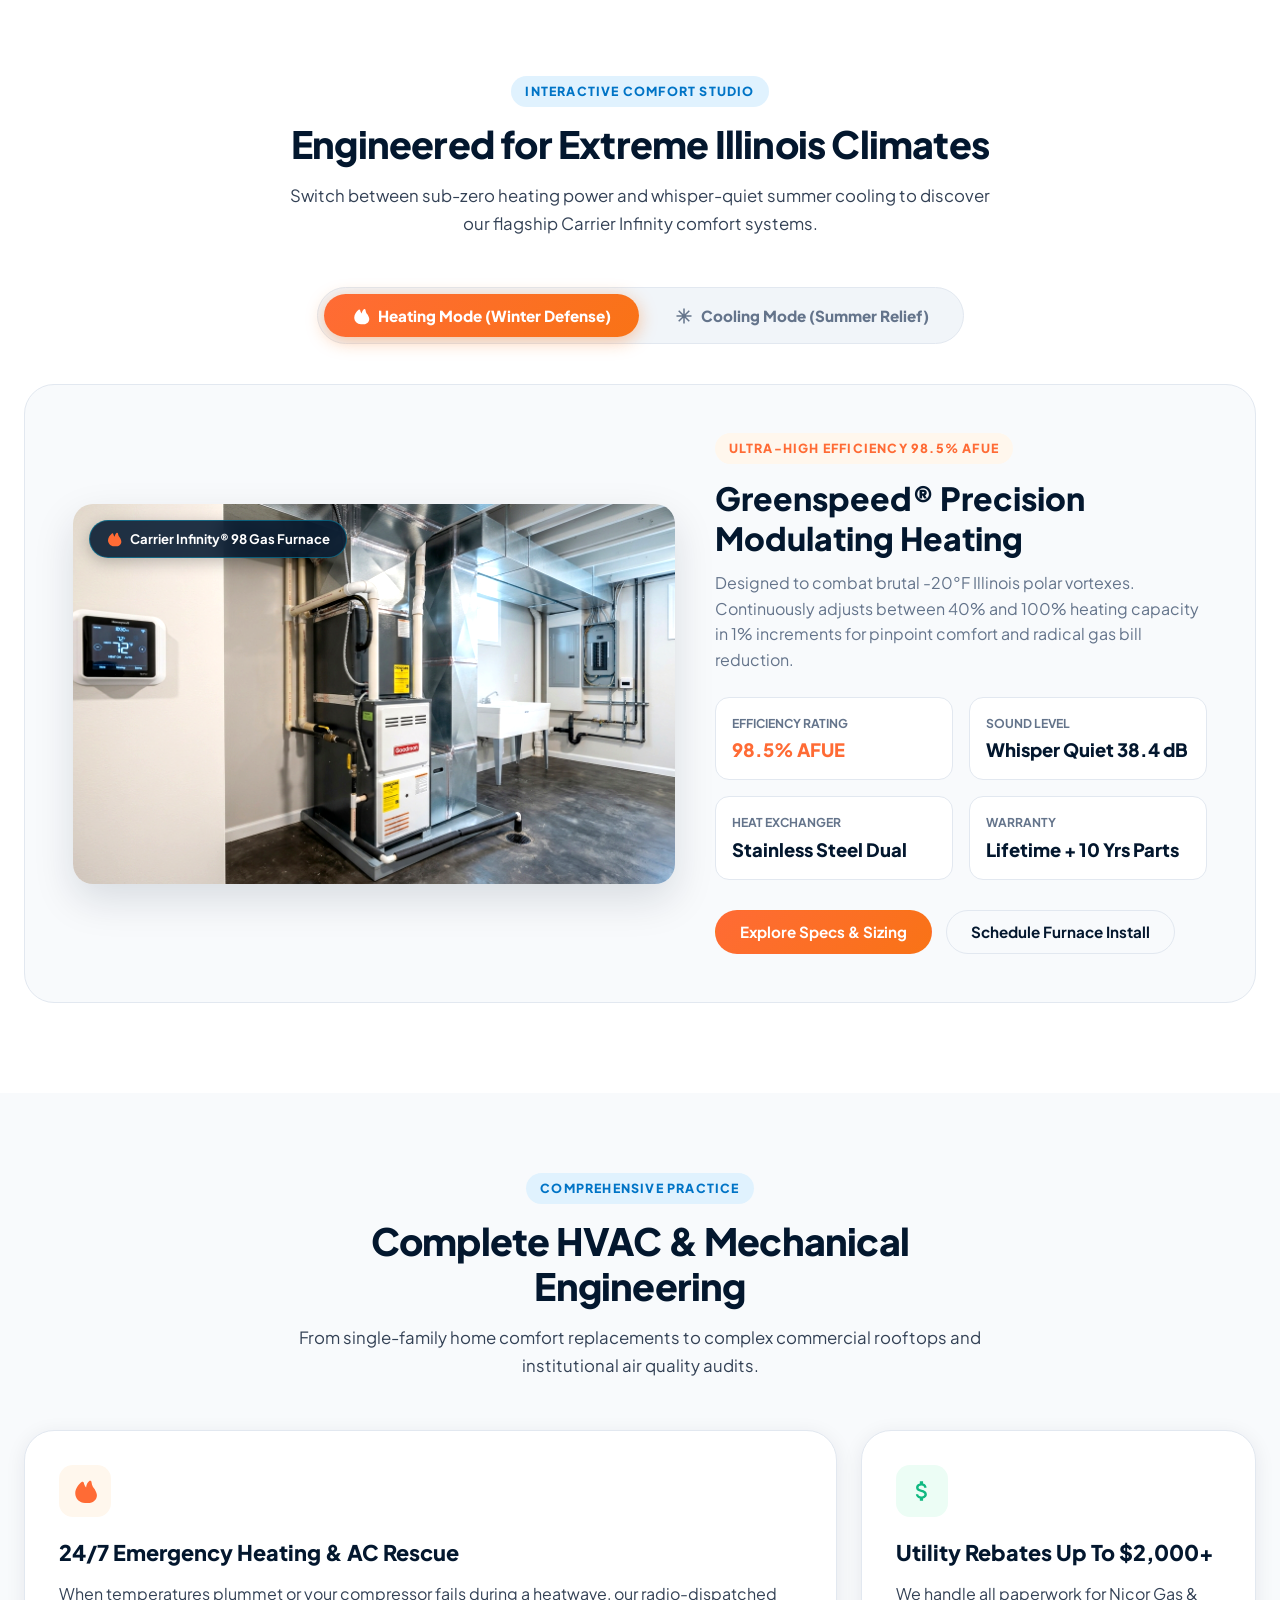
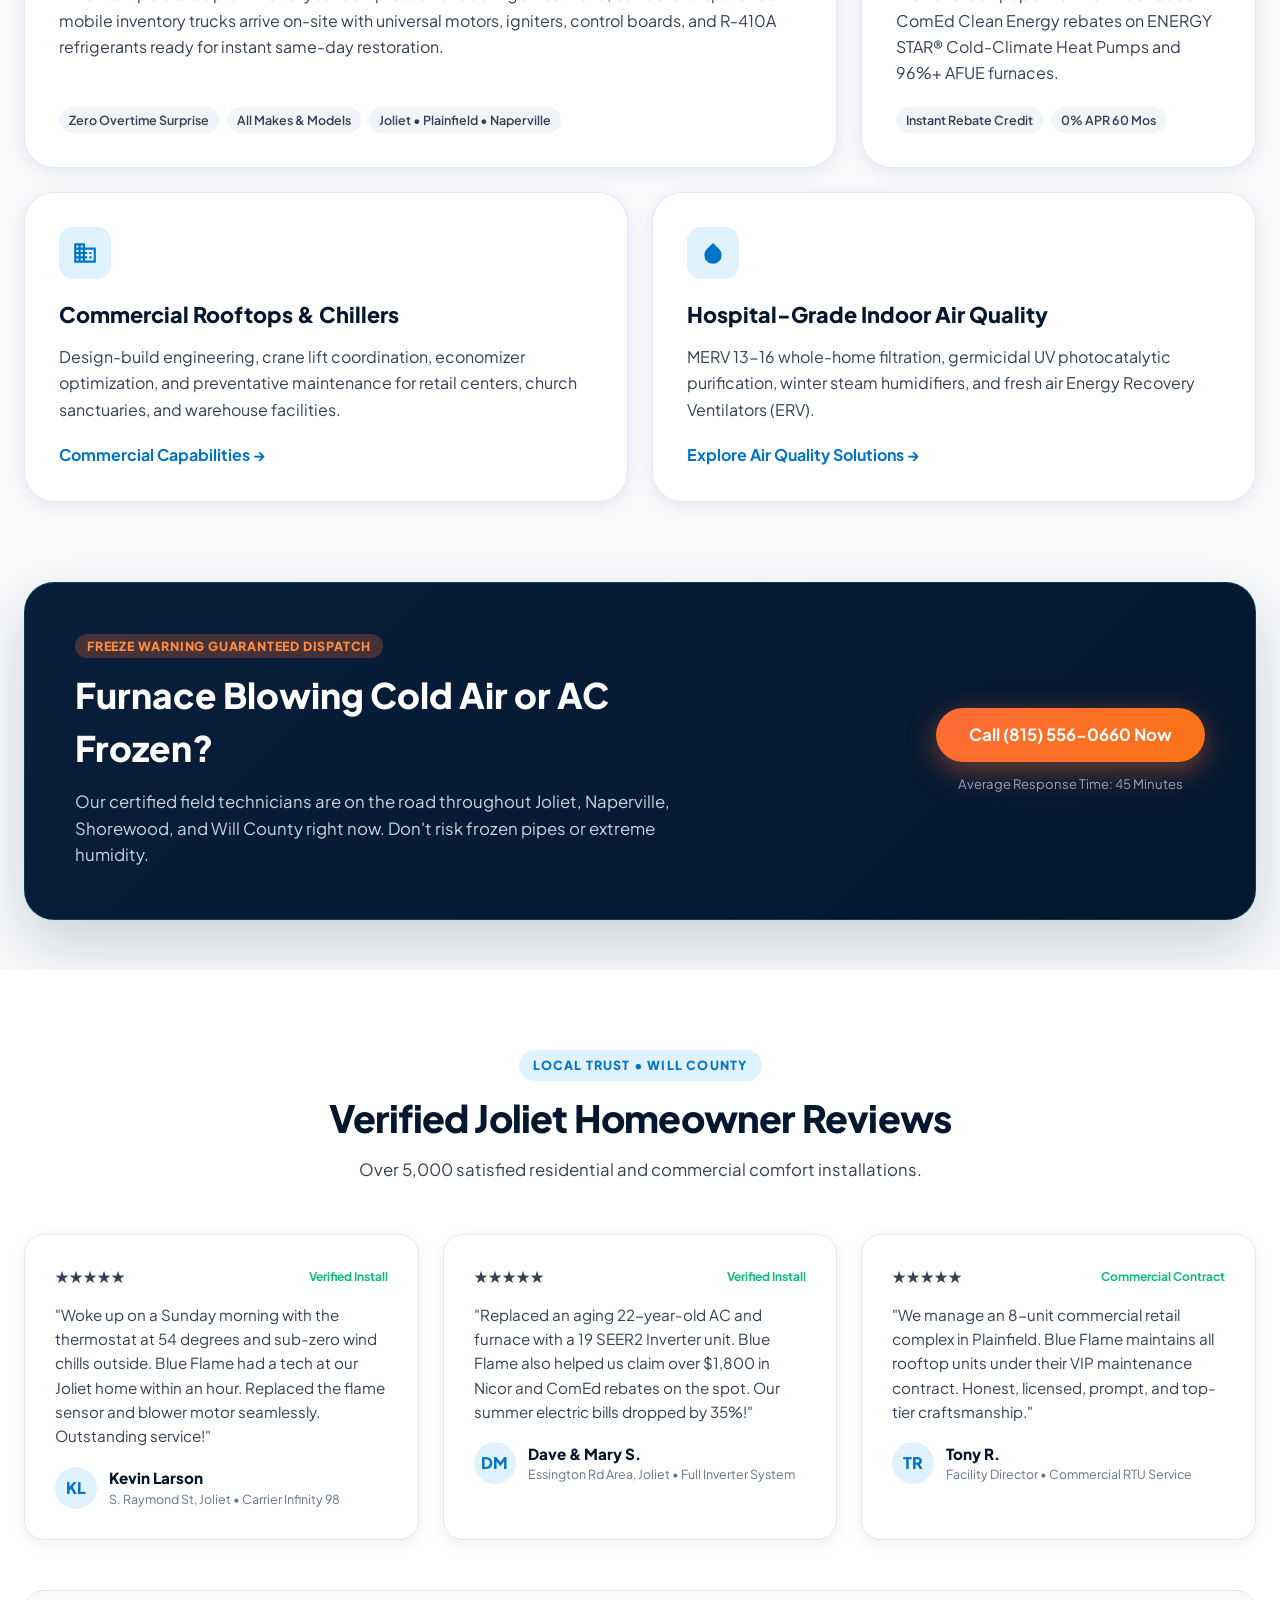
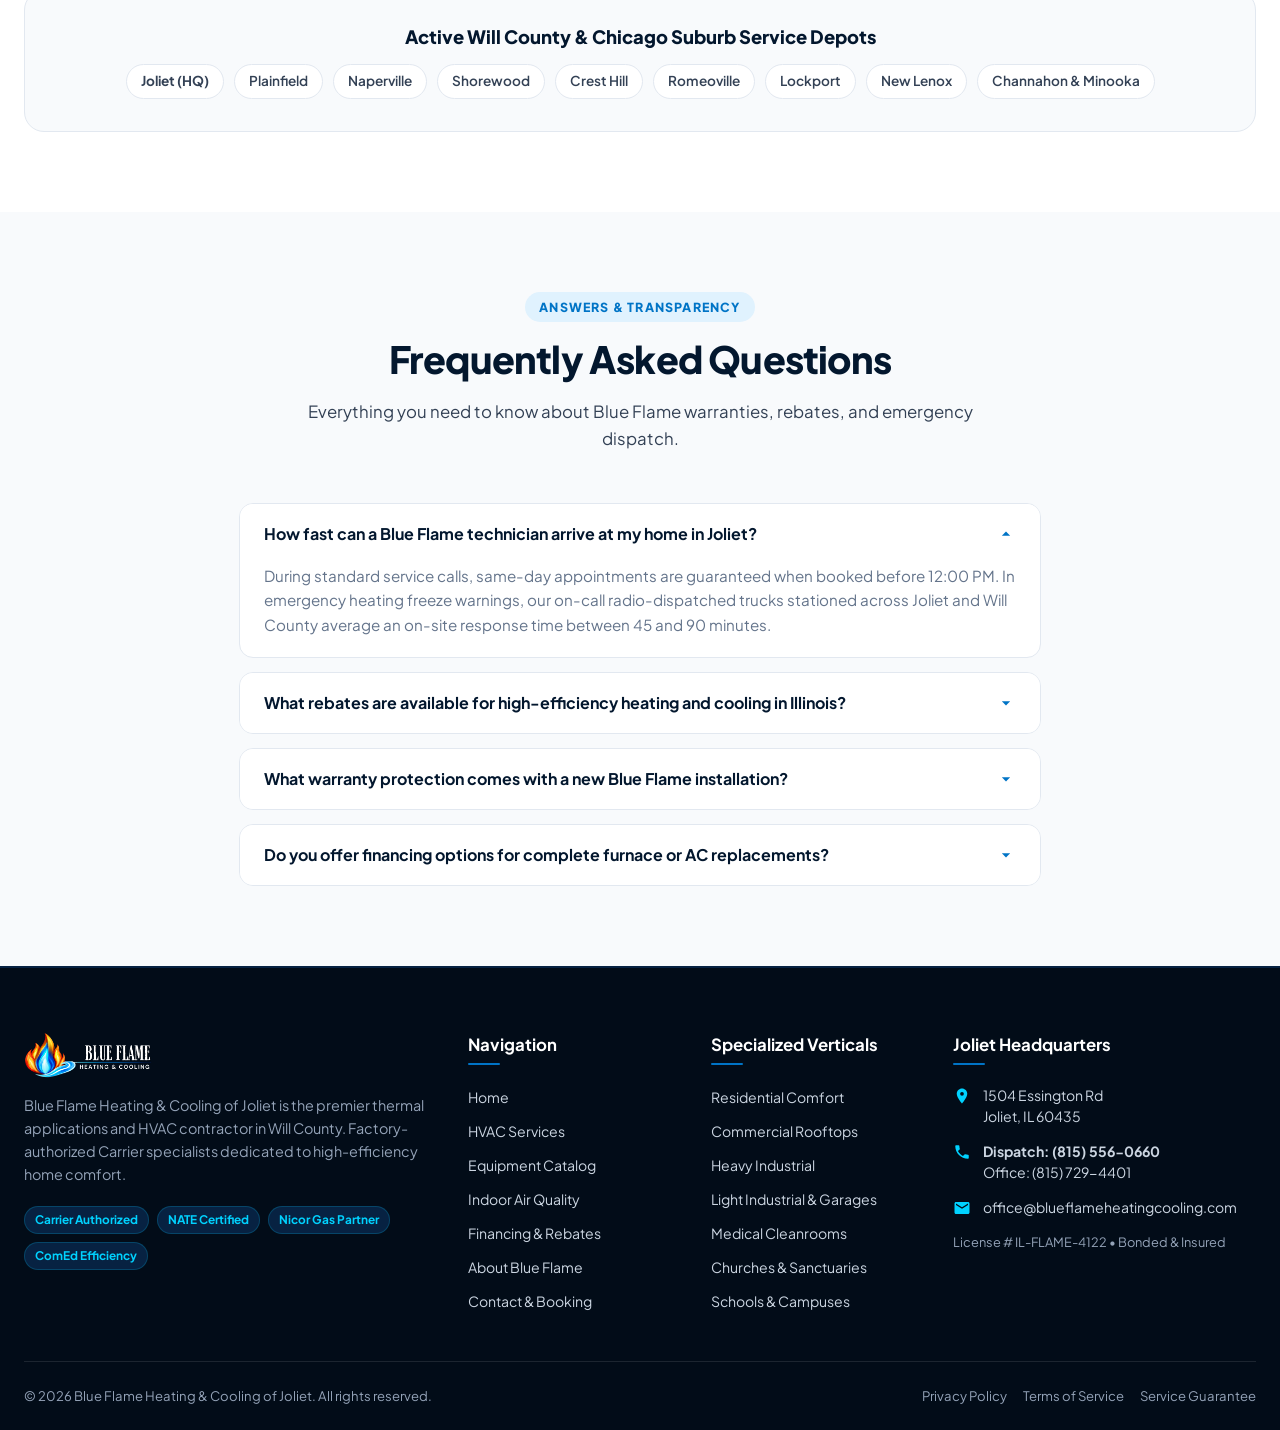
==== commit 823d0988: "feat(header): match dark banner color on top and transition to crisp white on scroll" ====
--- a/index.html
+++ b/index.html
@@ -13,7 +13,7 @@
   <link href="https://fonts.googleapis.com/css2?family=Plus+Jakarta+Sans:wght@400;500;600;700;800;900&family=Alex+Brush&display=swap" rel="stylesheet">
 
   <!-- Modular Stylesheets -->
-  <link rel="stylesheet" href="css/style.css?v=4.2">
+  <link rel="stylesheet" href="css/style.css?v=4.3">
 </head>
 <body>
 
@@ -46,9 +46,10 @@
   <header class="bf-header">
     <div class="container bf-header-container">
       
-      <!-- Brand Logo (High-Res Logo for Header Navbar) -->
+      <!-- Brand Logo (High-Res Dynamic Logo for Header Navbar: White on Dark Top, Dark on White Scrolled) -->
       <a href="index.html" class="bf-brand-logo" aria-label="Blue Flame Heating &amp; Cooling Home">
-        <img src="images/logos/blueflameheatingcooling.png?v=3.6" alt="Blue Flame Heating &amp; Cooling" class="bf-brand-img">
+        <img src="images/logos/blueflameheatingcooling-white.png?v=4.3" alt="Blue Flame Heating &amp; Cooling" class="bf-brand-img bf-brand-img-white">
+        <img src="images/logos/blueflameheatingcooling.png?v=4.3" alt="Blue Flame Heating &amp; Cooling" class="bf-brand-img bf-brand-img-dark">
       </a>
 
       <!-- Desktop Nav Menu -->
@@ -870,6 +871,6 @@
   <!-- Scripts -->
   <script src="js/icons.js?v=3.1"></script>
   <script src="js/climate-switcher.js?v=3.1"></script>
-  <script src="js/main.js?v=3.1"></script>
+  <script src="js/main.js?v=4.3"></script>
 </body>
 </html>
--- a/css/style.css
+++ b/css/style.css
@@ -3,9 +3,9 @@
    Clean Architecture: Modular Imports & Design Tokens
    ========================================================================== */
 
-@import url('variables.css?v=4.2');
-@import url('header-footer.css?v=4.2');
-@import url('components.css?v=4.2');
-@import url('homepage.css?v=4.2');
-@import url('pages.css?v=4.2');
-@import url('product-detail.css?v=4.2');
+@import url('variables.css?v=4.3');
+@import url('header-footer.css?v=4.3');
+@import url('components.css?v=4.3');
+@import url('homepage.css?v=4.3');
+@import url('pages.css?v=4.3');
+@import url('product-detail.css?v=4.3');
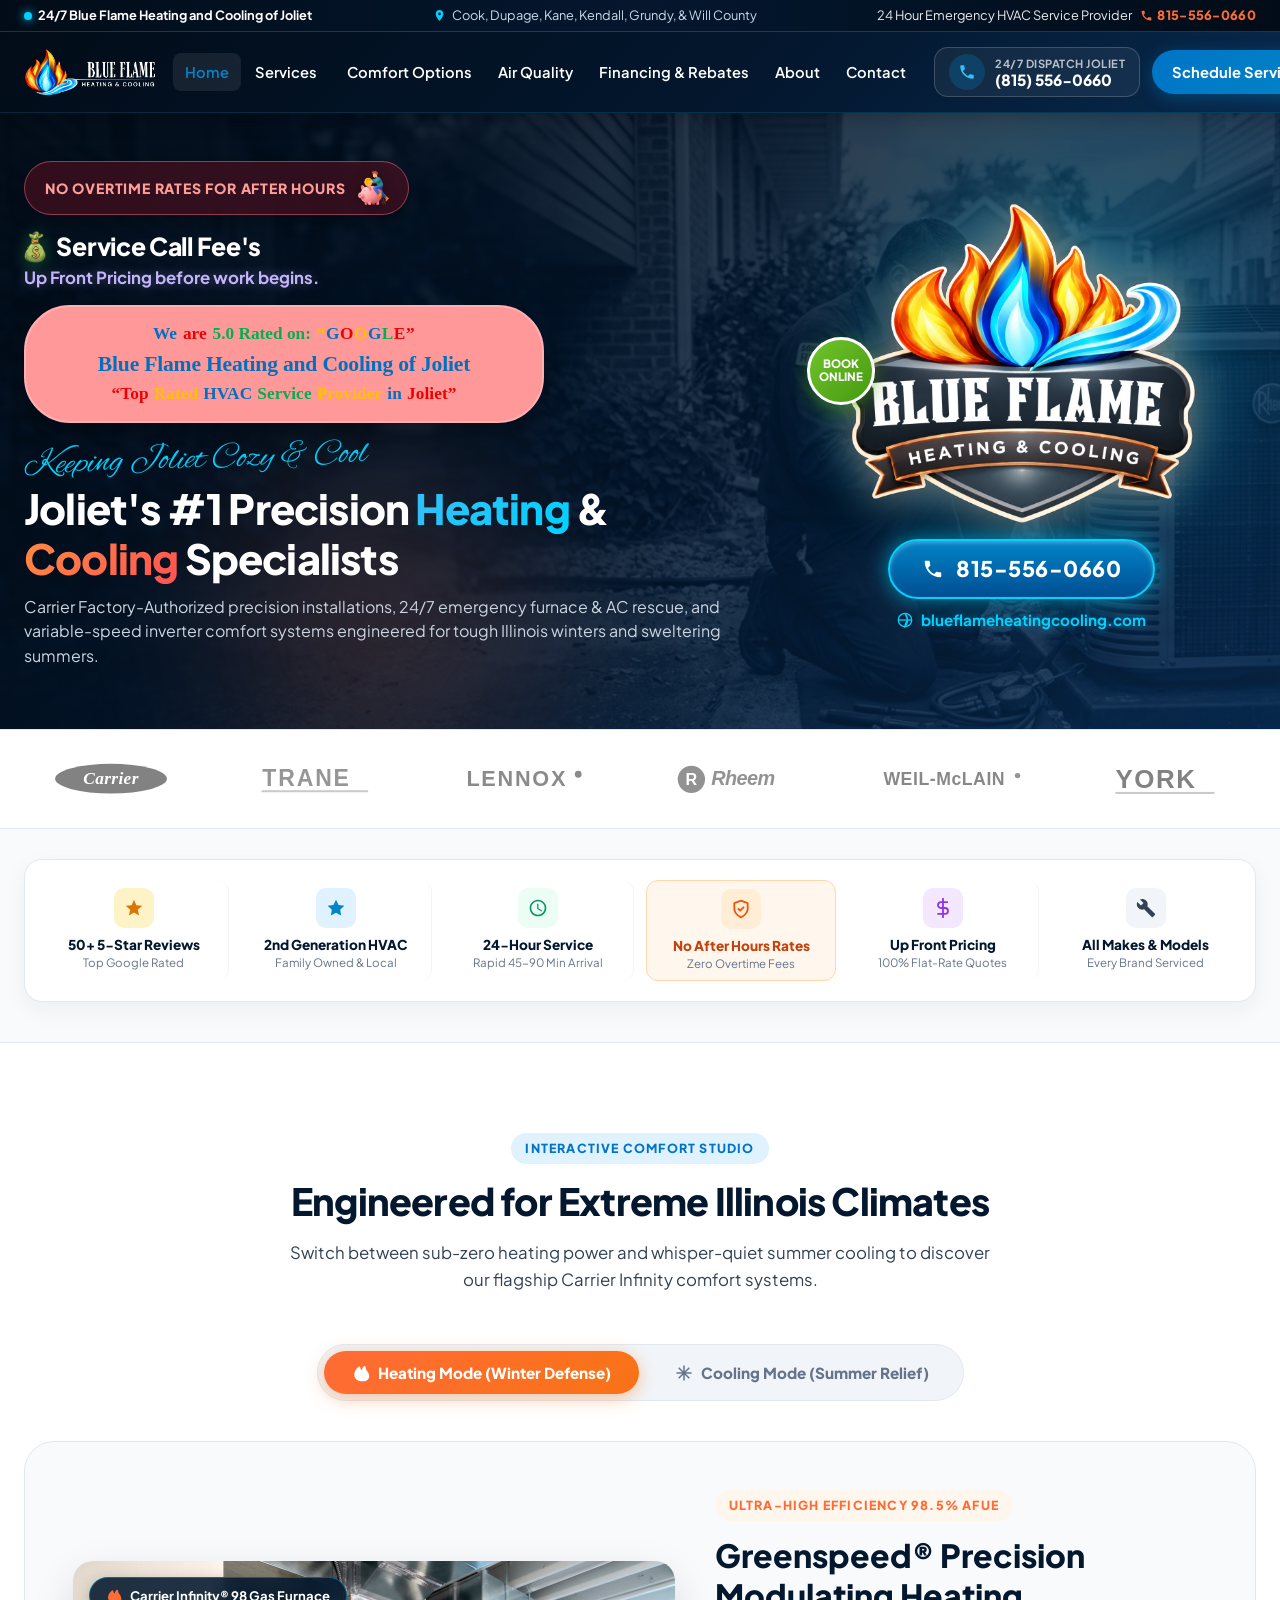
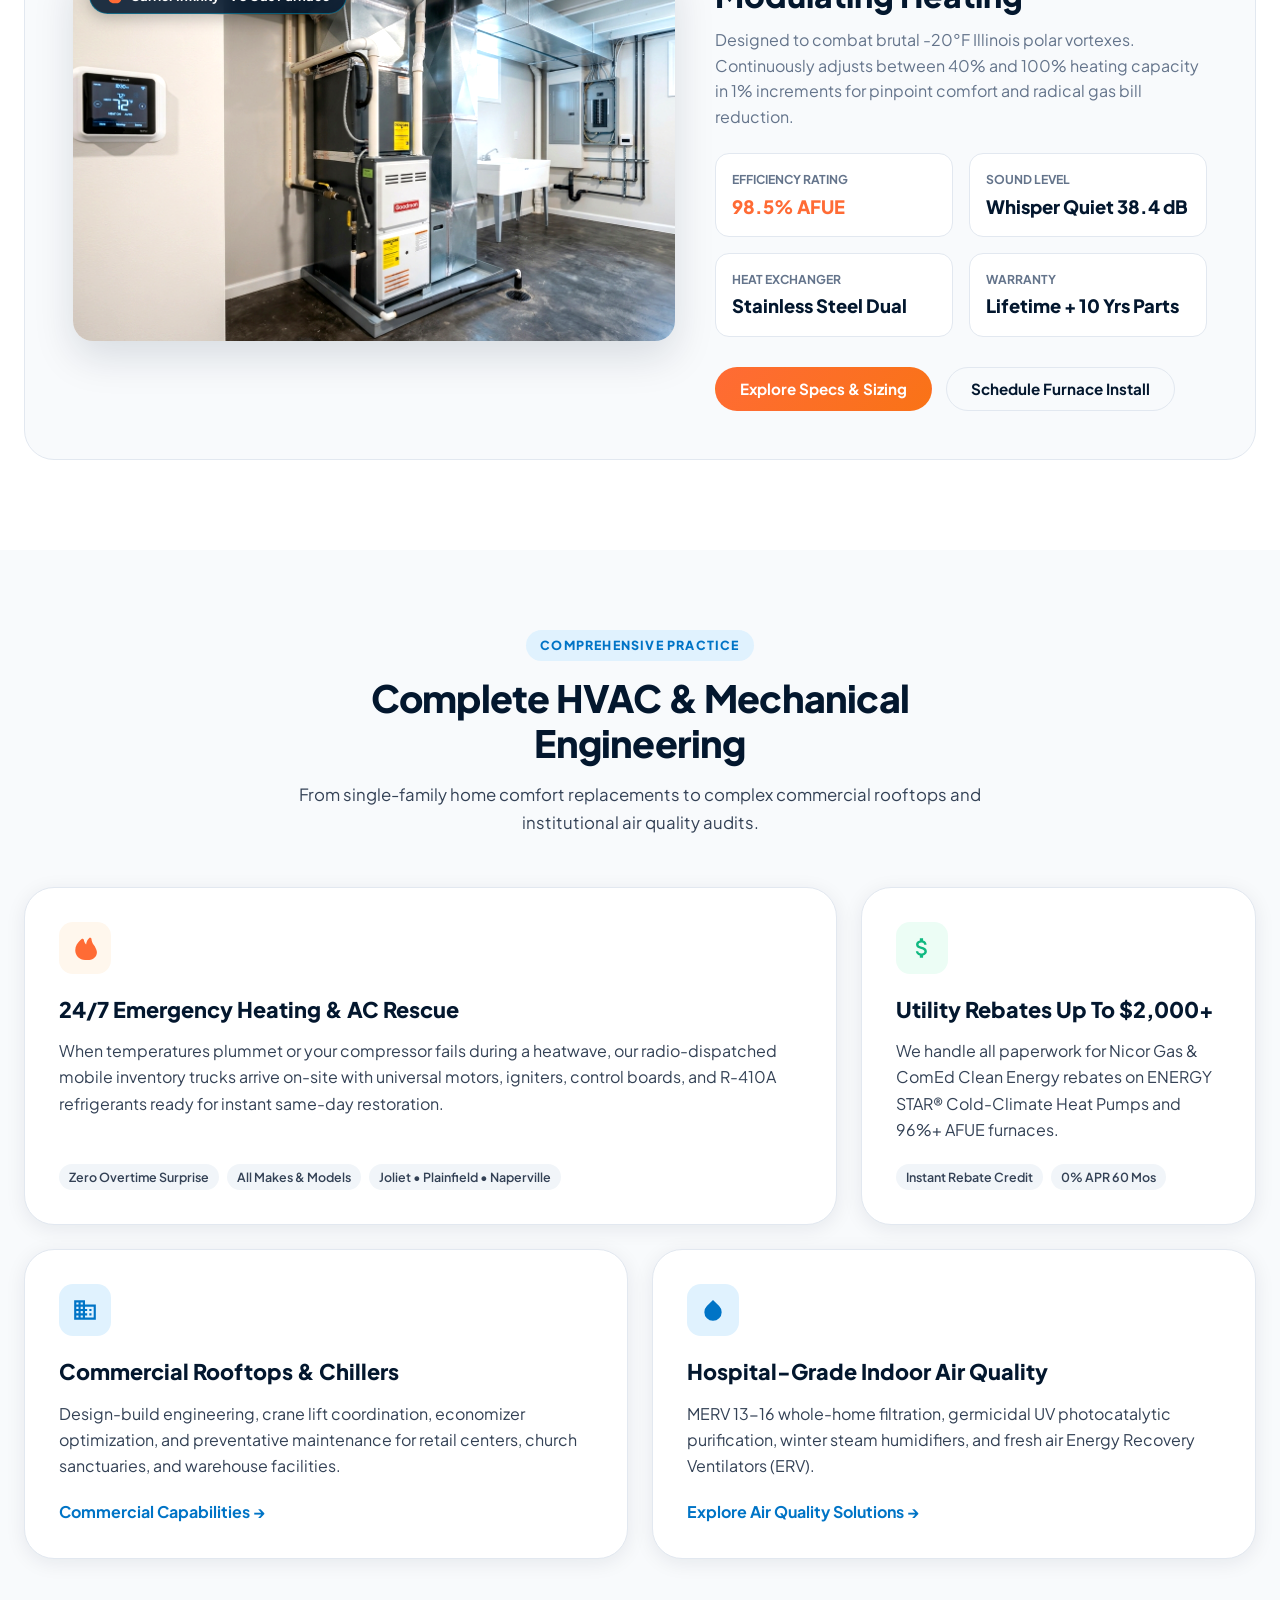
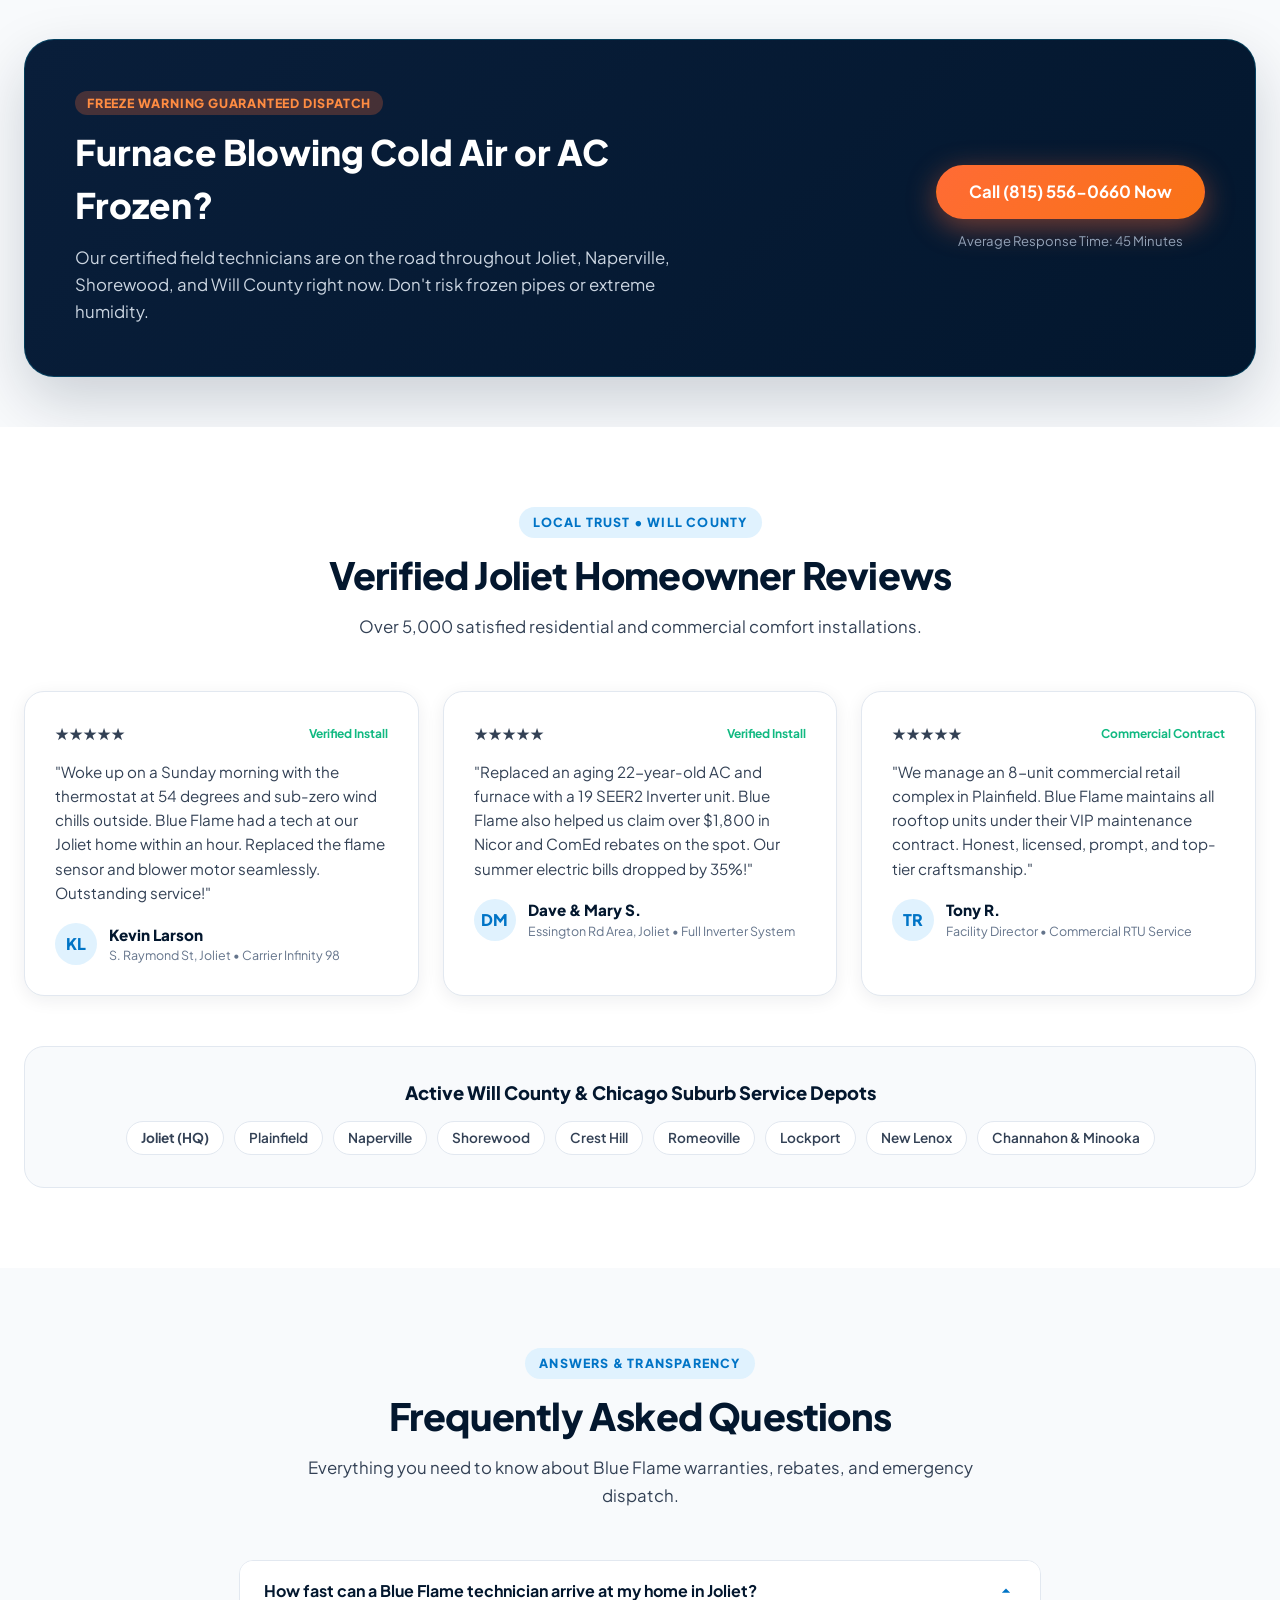
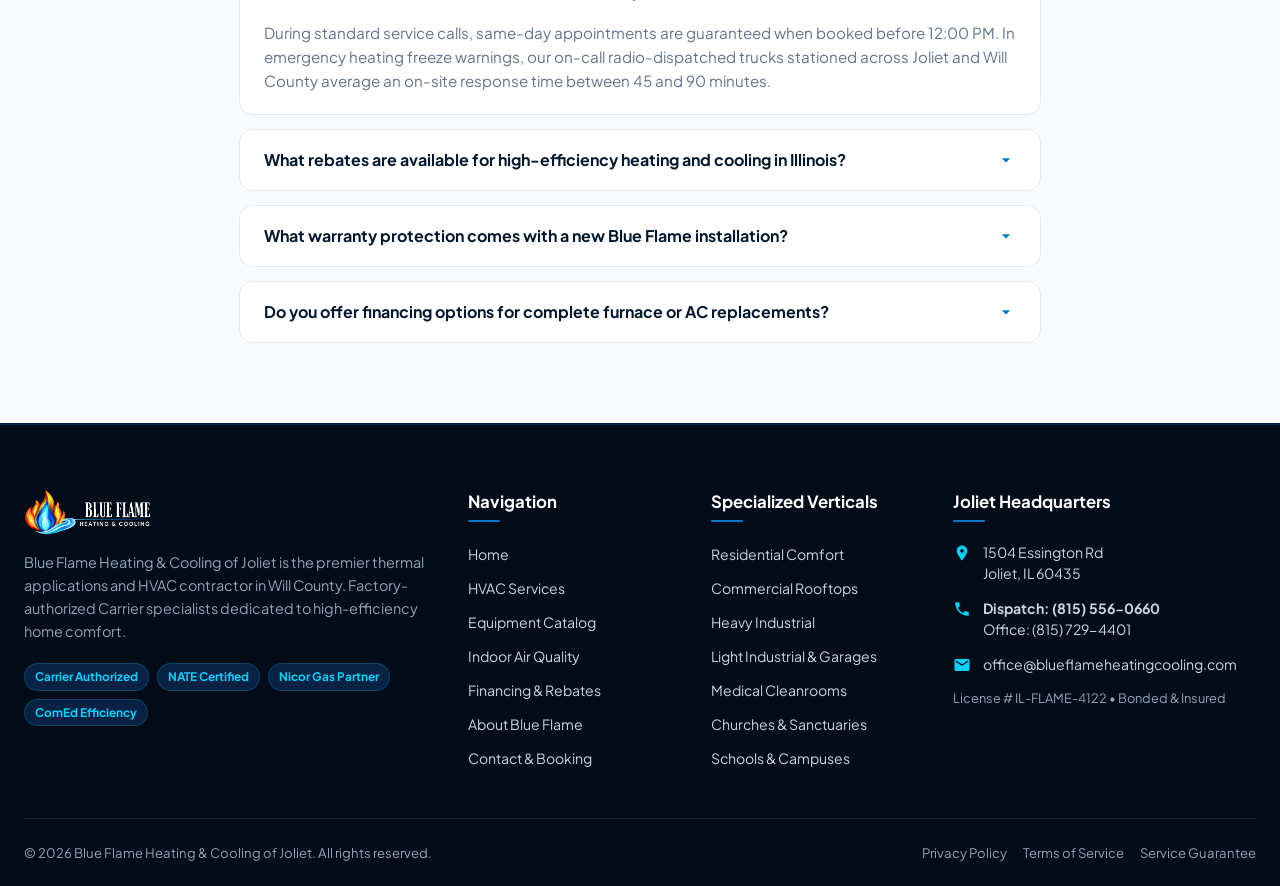
==== commit 16209fb2: "feat(hero): optimize balanced 2-column desktop layout while preserving 100% mobile view" ====
--- a/index.html
+++ b/index.html
@@ -13,7 +13,7 @@
   <link href="https://fonts.googleapis.com/css2?family=Plus+Jakarta+Sans:wght@400;500;600;700;800;900&family=Alex+Brush&display=swap" rel="stylesheet">
 
   <!-- Modular Stylesheets -->
-  <link rel="stylesheet" href="css/style.css?v=4.3">
+  <link rel="stylesheet" href="css/style.css?v=4.4">
 </head>
 <body>
 
--- a/css/style.css
+++ b/css/style.css
@@ -3,9 +3,9 @@
    Clean Architecture: Modular Imports & Design Tokens
    ========================================================================== */
 
-@import url('variables.css?v=4.3');
-@import url('header-footer.css?v=4.3');
-@import url('components.css?v=4.3');
-@import url('homepage.css?v=4.3');
-@import url('pages.css?v=4.3');
-@import url('product-detail.css?v=4.3');
+@import url('variables.css?v=4.4');
+@import url('header-footer.css?v=4.4');
+@import url('components.css?v=4.4');
+@import url('homepage.css?v=4.4');
+@import url('pages.css?v=4.4');
+@import url('product-detail.css?v=4.4');
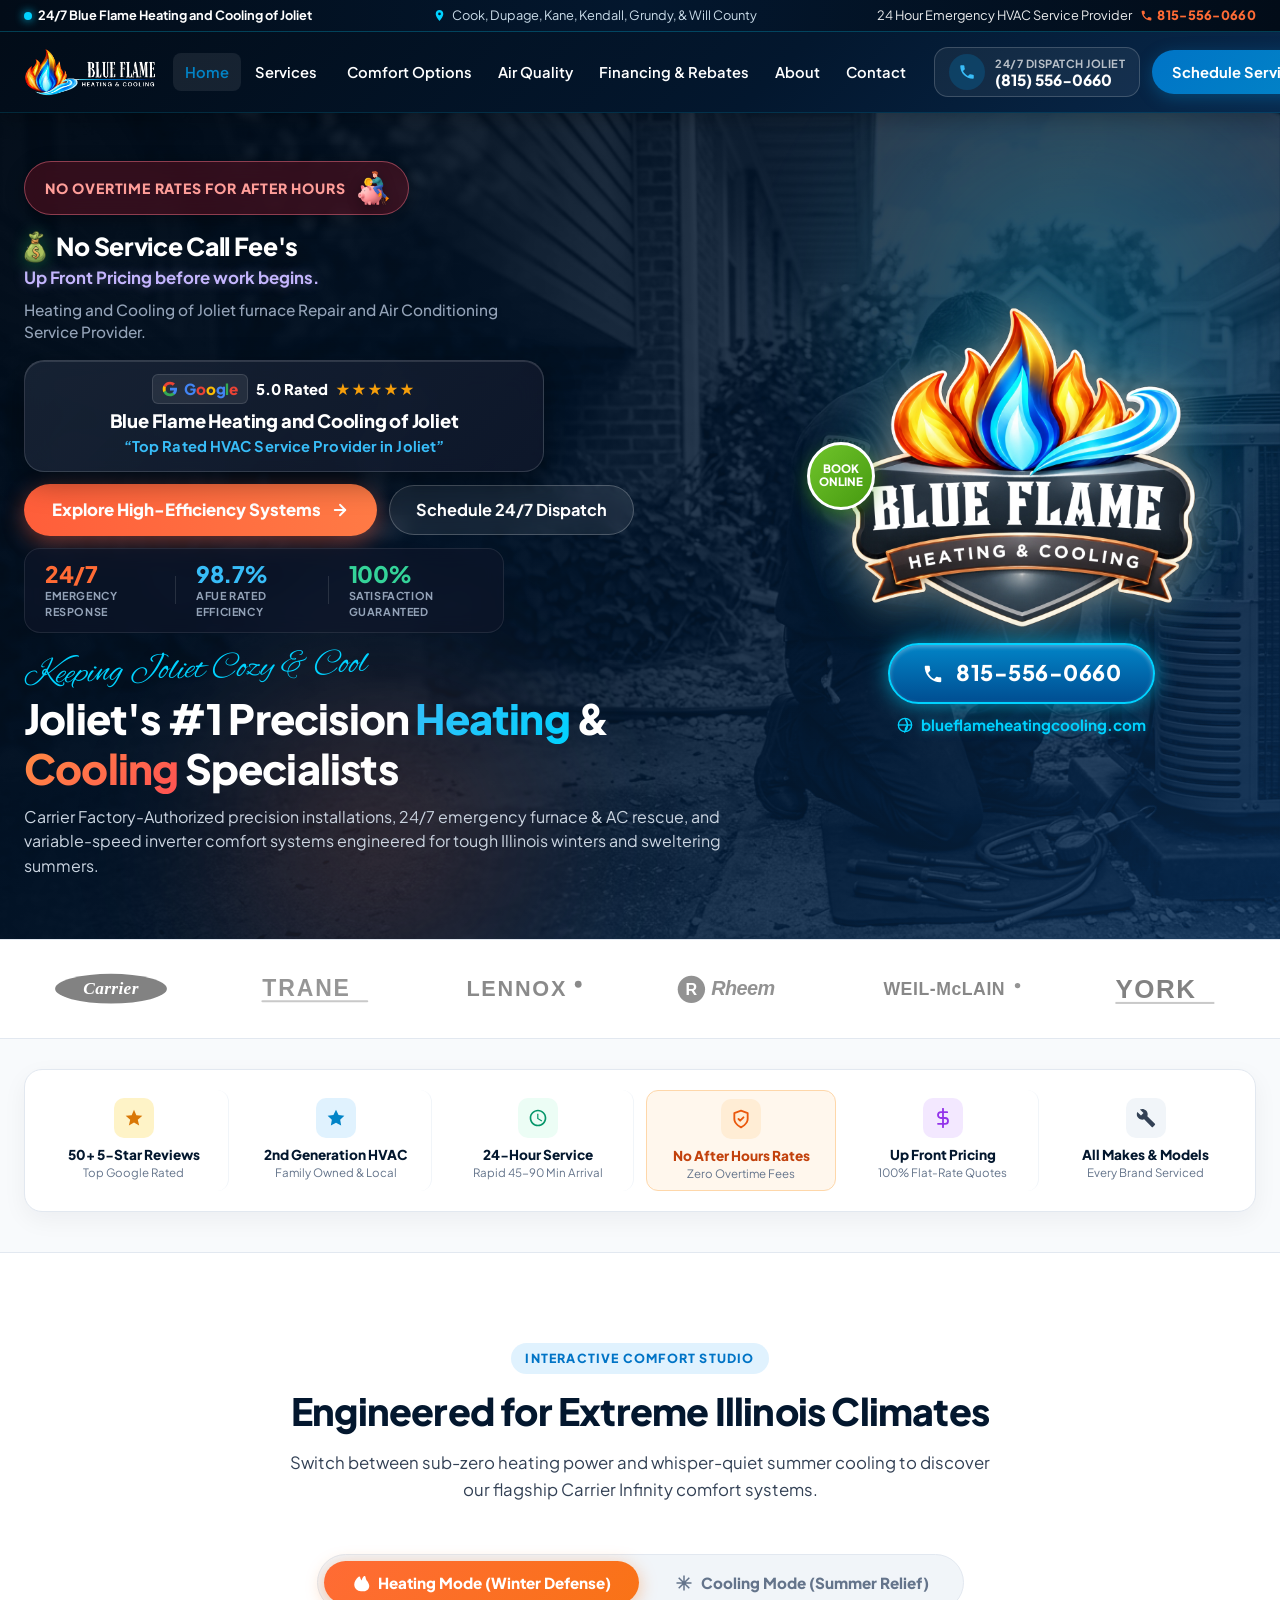
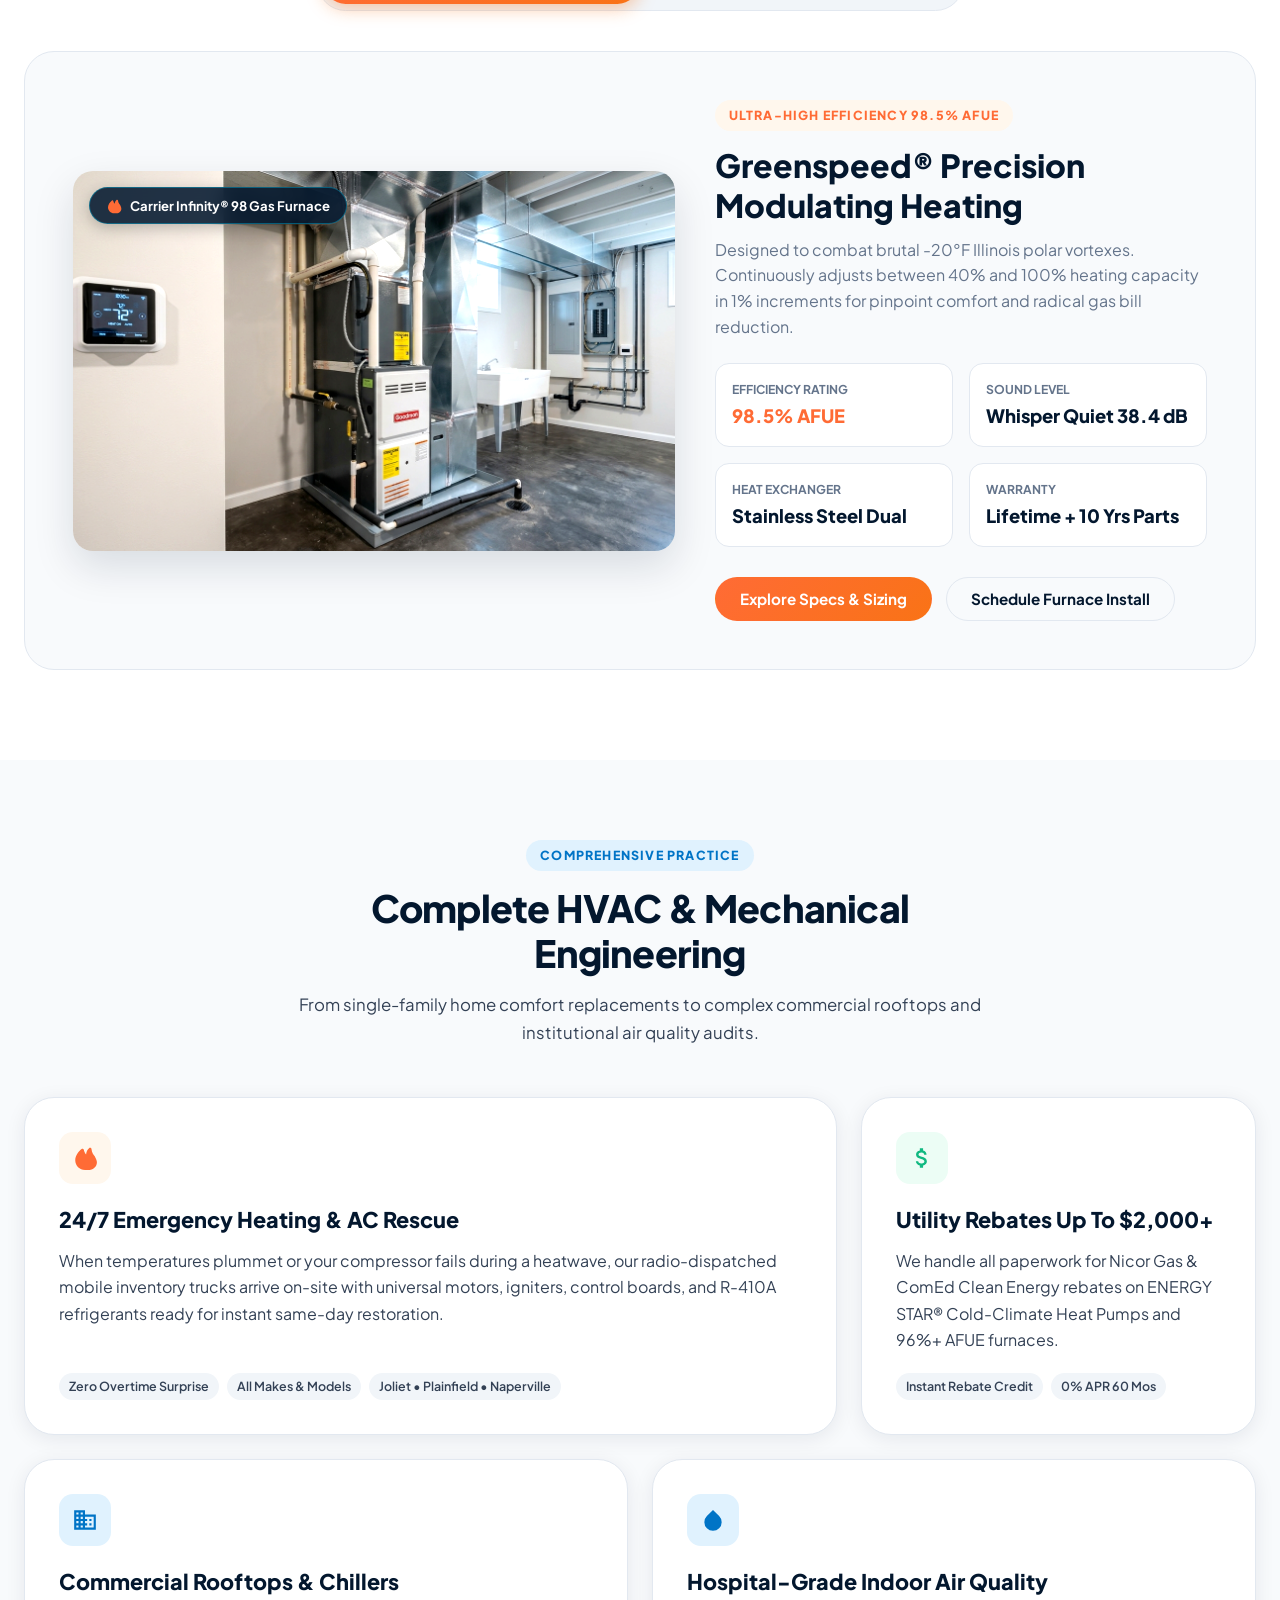
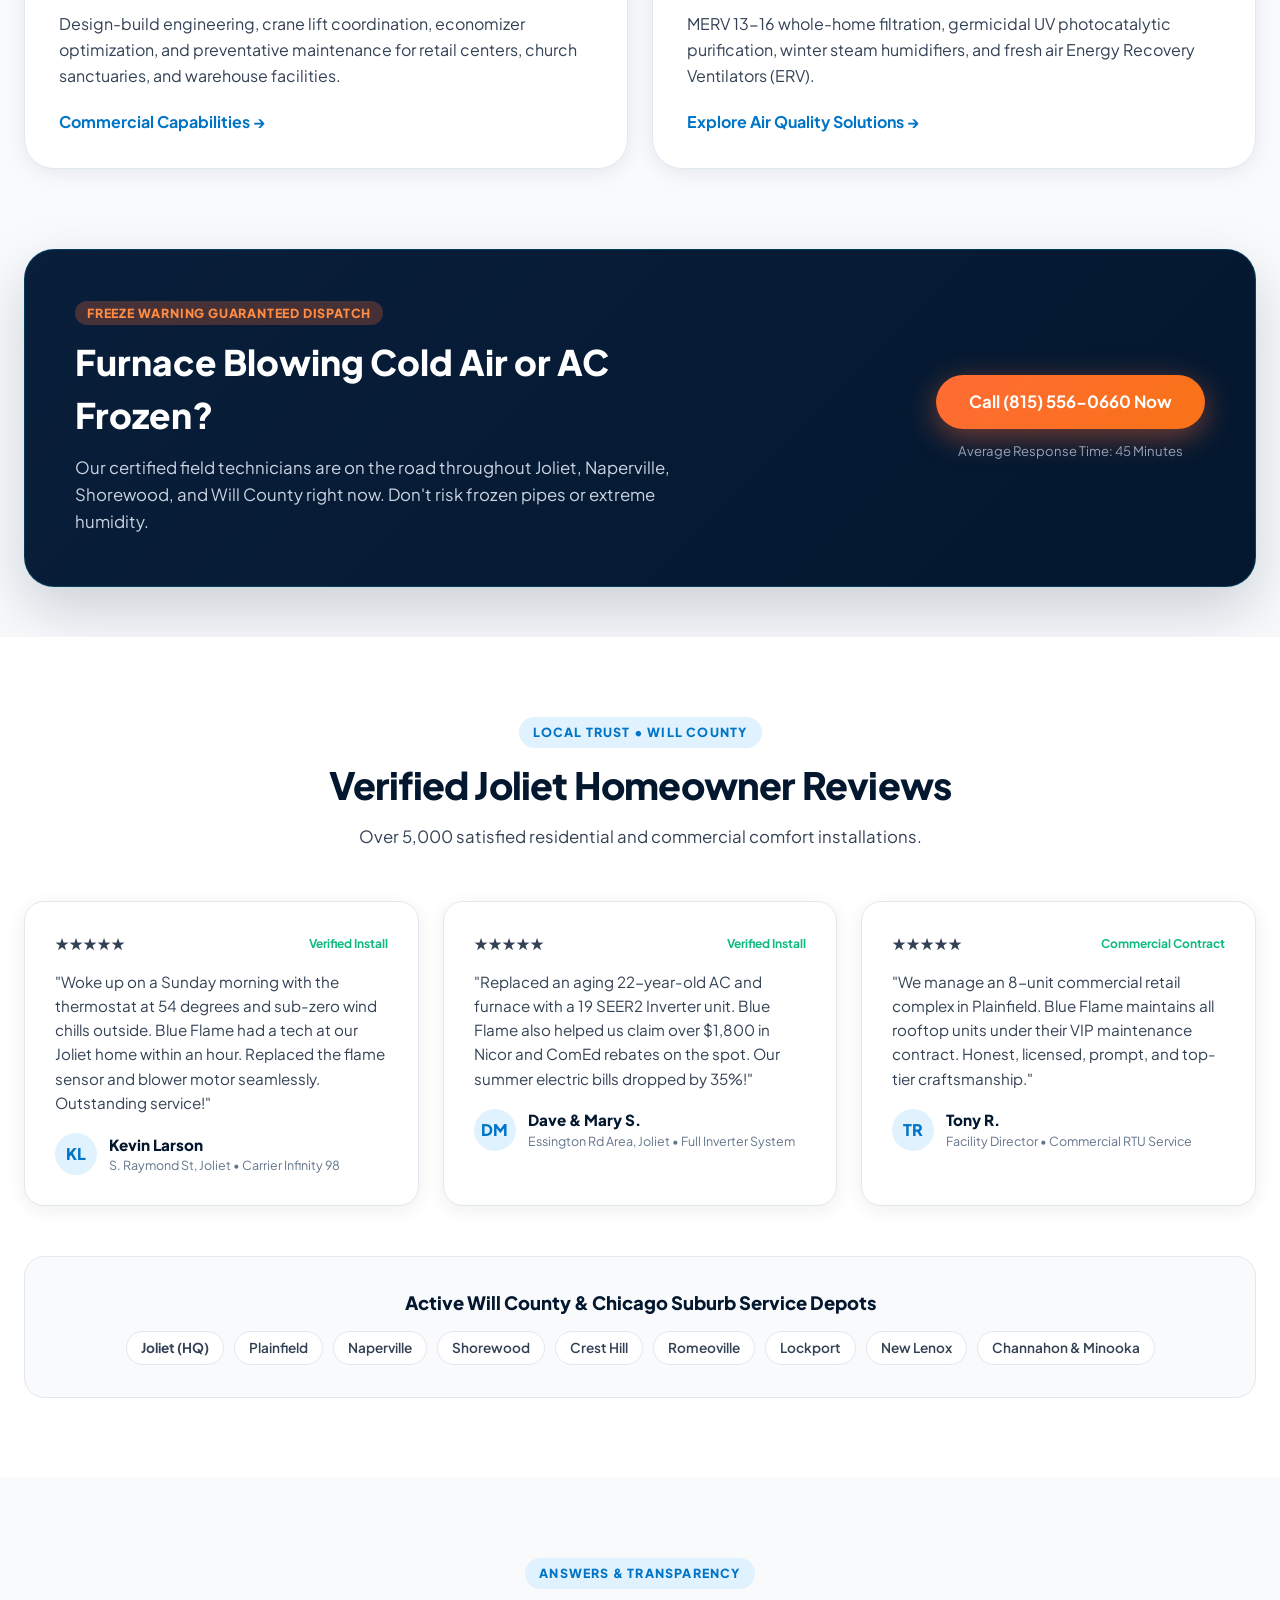
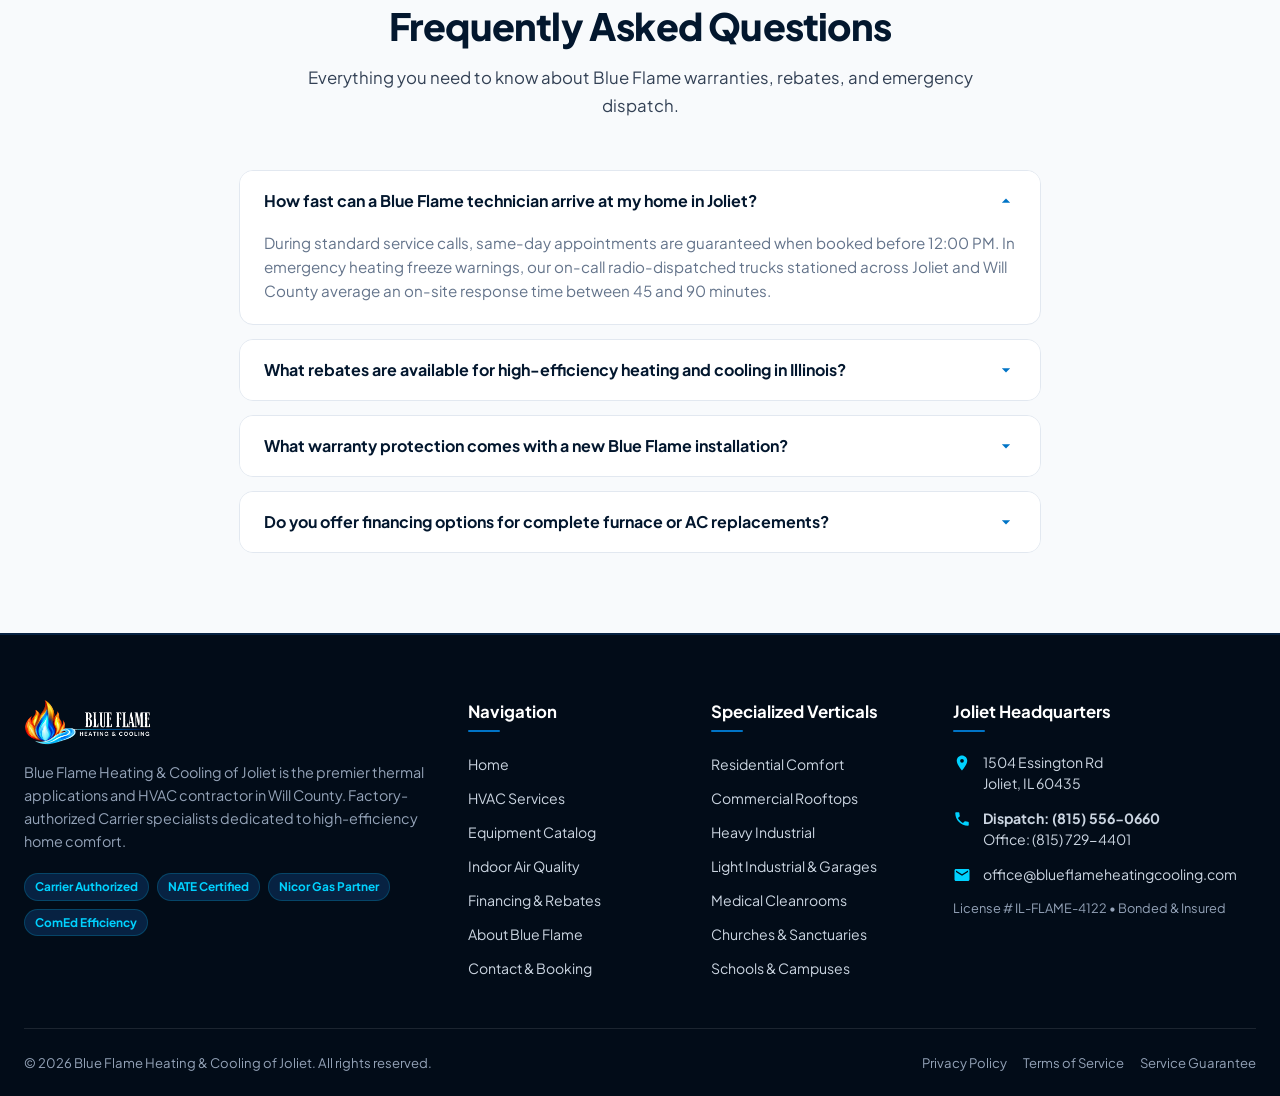
==== commit 1ebdec2d: "feat(hero): restructure hero with dark glassmorphic 3rd banner box, restore CTA buttons and stats me" ====
--- a/index.html
+++ b/index.html
@@ -13,7 +13,7 @@
   <link href="https://fonts.googleapis.com/css2?family=Plus+Jakarta+Sans:wght@400;500;600;700;800;900&family=Alex+Brush&display=swap" rel="stylesheet">
 
   <!-- Modular Stylesheets -->
-  <link rel="stylesheet" href="css/style.css?v=4.4">
+  <link rel="stylesheet" href="css/style.css?v=4.5">
 </head>
 <body>
 
@@ -178,38 +178,67 @@
             </div>
           </div>
 
-          <!-- 2. Service Call Fees + Money Bag (White & Lavender - 1 Row Title Alignment) -->
+          <!-- 2. No Service Call Fee's + Money Bag -->
           <div class="bf-hero-pricing-guarantee">
             <div class="bf-pricing-title-row">
               <img src="images/icons/money-bag-green.png?v=4.2" alt="Up Front Service Call Fee - Money Bag" class="bf-moneybag-img">
-              <h3 class="bf-pricing-title">Service Call Fee's</h3>
+              <h3 class="bf-pricing-title">No Service Call Fee's</h3>
             </div>
             <p class="bf-pricing-subtitle">Up Front Pricing before work begins.</p>
-          </div>
-
-          <!-- 3. Google 5.0 Rating Badge Capsule (Exact Colors as Requested by Client - 100% Solid Background) -->
-          <div class="bf-hero-google-capsule" style="position: relative !important; z-index: 20 !important; isolation: isolate !important; background-color: #ff9999 !important; background: #ff9999 !important; opacity: 1 !important; backdrop-filter: none !important; -webkit-backdrop-filter: none !important;">
+            <p class="bf-pricing-desc">Heating and Cooling of Joliet furnace Repair and Air Conditioning Service Provider.</p>
+          </div>
+
+          <!-- 3. Google 5.0 Rating Badge Capsule (The 3rd Banner Box - Premium Dark Glassmorphism) -->
+          <div class="bf-hero-google-capsule">
             <div class="bf-gc-row-top">
-              <span style="color:#0070c0;">We</span>
-              <span style="color:#ee0000;">are</span>
-              <span style="color:#00b050;">5.0 Rated on:</span>
-              <span class="bf-gc-google-wrap">
-                <span style="color:#ffc000;">“</span><span style="color:#0070c0;">G</span><span style="color:#ee0000;">O</span><span style="color:#ffc000;">O</span><span style="color:#0070c0;">G</span><span style="color:#00b050;">L</span><span style="color:#ee0000;">E”</span>
+              <span class="bf-gc-google-badge">
+                <svg class="bf-gc-google-icon" viewBox="0 0 24 24" width="16" height="16">
+                  <path fill="#4285F4" d="M22.56 12.25c0-.78-.07-1.53-.2-2.25H12v4.26h5.92c-.26 1.37-1.04 2.53-2.21 3.31v2.77h3.57c2.08-1.92 3.28-4.74 3.28-8.09z"/>
+                  <path fill="#34A853" d="M12 23c2.97 0 5.46-.98 7.28-2.66l-3.57-2.77c-.98.66-2.23 1.06-3.71 1.06-2.86 0-5.29-1.93-6.16-4.53H2.18v2.84C3.99 20.53 7.7 23 12 23z"/>
+                  <path fill="#FBBC05" d="M5.84 14.09c-.22-.66-.35-1.36-.35-2.09s.13-1.43.35-2.09V7.06H2.18C1.43 8.55 1 10.22 1 12s.43 3.45 1.18 4.94l2.85-2.22.81-.63z"/>
+                  <path fill="#EA4335" d="M12 5.38c1.62 0 3.06.56 4.21 1.64l3.15-3.15C17.45 2.09 14.97 1 12 1 7.7 1 3.99 3.47 2.18 7.06l3.66 2.84c.87-2.6 3.3-4.52 6.16-4.52z"/>
+                </svg>
+                <span class="bf-google-wordmark">
+                  <span style="color:#4285F4;">G</span><span style="color:#EA4335;">o</span><span style="color:#FBBC05;">o</span><span style="color:#4285F4;">g</span><span style="color:#34A853;">l</span><span style="color:#EA4335;">e</span>
+                </span>
               </span>
-            </div>
-            <div class="bf-gc-brand" style="color:#0070c0;">Blue Flame Heating and Cooling of Joliet</div>
-            <div class="bf-gc-highlight">
-              <span style="color:#ee0000;">“Top</span>
-              <span style="color:#ffc000;">Rated</span>
-              <span style="color:#0070c0;">HVAC</span>
-              <span style="color:#00b050;">Service</span>
-              <span style="color:#ffc000;">Provider</span>
-              <span style="color:#0070c0;">in</span>
-              <span style="color:#ee0000;">Joliet”</span>
-            </div>
-          </div>
-
-          <!-- 4. Giant 3D Blue Flame Emblem Showcase (Directly Below Google Box) -->
+              <span class="bf-gc-rating-tag">5.0 Rated</span>
+              <span class="bf-gc-stars" aria-label="5 out of 5 stars">★★★★★</span>
+            </div>
+            <div class="bf-gc-brand">Blue Flame Heating and Cooling of Joliet</div>
+            <div class="bf-gc-highlight">“Top Rated HVAC Service Provider in Joliet”</div>
+          </div>
+
+          <!-- 4. CTA Action Buttons (Customer Visual Flow) -->
+          <div class="bf-hero-cta-actions">
+            <a href="products.html" class="bf-btn-explore-systems">
+              <span>Explore High-Efficiency Systems</span>
+              <svg width="18" height="18" viewBox="0 0 24 24" fill="none" stroke="currentColor" stroke-width="2.5" stroke-linecap="round" stroke-linejoin="round"><line x1="5" y1="12" x2="19" y2="12"></line><polyline points="12 5 19 12 12 19"></polyline></svg>
+            </a>
+            <a href="contact.html" class="bf-btn-schedule-dispatch">
+              <span>Schedule 24/7 Dispatch</span>
+            </a>
+          </div>
+
+          <!-- 5. Hero Trust Metrics Bar (24/7 Response, 98.7% AFUE, 100% Satisfaction) -->
+          <div class="bf-hero-stats-row">
+            <div class="bf-hero-stat-item">
+              <div class="bf-hero-stat-val val-flame">24/7</div>
+              <div class="bf-hero-stat-lbl">EMERGENCY RESPONSE</div>
+            </div>
+            <div class="bf-hero-stat-divider"></div>
+            <div class="bf-hero-stat-item">
+              <div class="bf-hero-stat-val val-blue">98.7%</div>
+              <div class="bf-hero-stat-lbl">AFUE RATED EFFICIENCY</div>
+            </div>
+            <div class="bf-hero-stat-divider"></div>
+            <div class="bf-hero-stat-item">
+              <div class="bf-hero-stat-val val-green">100%</div>
+              <div class="bf-hero-stat-lbl">SATISFACTION GUARANTEED</div>
+            </div>
+          </div>
+
+          <!-- 6. Giant 3D Blue Flame Emblem Showcase -->
           <div class="bf-hero-centerpiece-wrap">
             <div class="bf-centerpiece-container">
               <!-- Book Online Floating Seal Badge -->
--- a/css/style.css
+++ b/css/style.css
@@ -3,9 +3,9 @@
    Clean Architecture: Modular Imports & Design Tokens
    ========================================================================== */
 
-@import url('variables.css?v=4.4');
-@import url('header-footer.css?v=4.4');
-@import url('components.css?v=4.4');
-@import url('homepage.css?v=4.4');
-@import url('pages.css?v=4.4');
-@import url('product-detail.css?v=4.4');
+@import url('variables.css?v=4.5');
+@import url('header-footer.css?v=4.5');
+@import url('components.css?v=4.5');
+@import url('homepage.css?v=4.5');
+@import url('pages.css?v=4.5');
+@import url('product-detail.css?v=4.5');
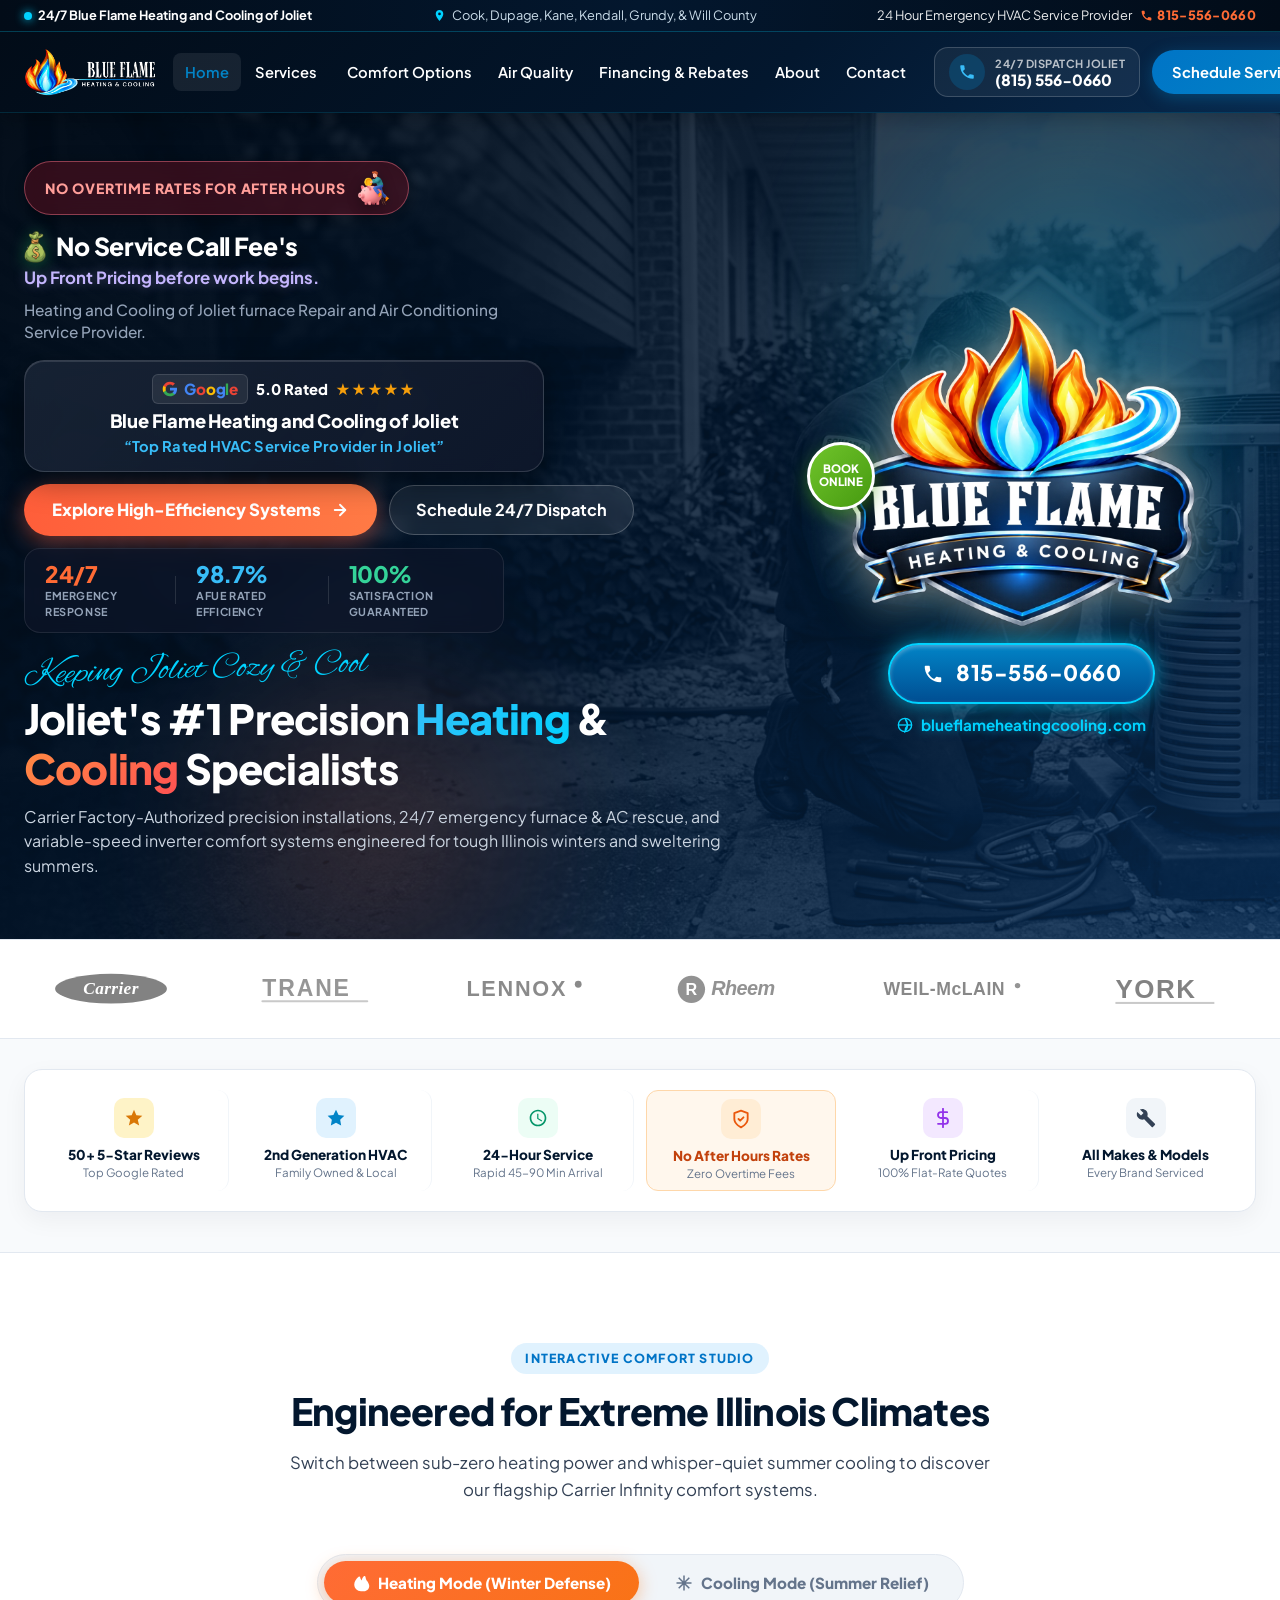
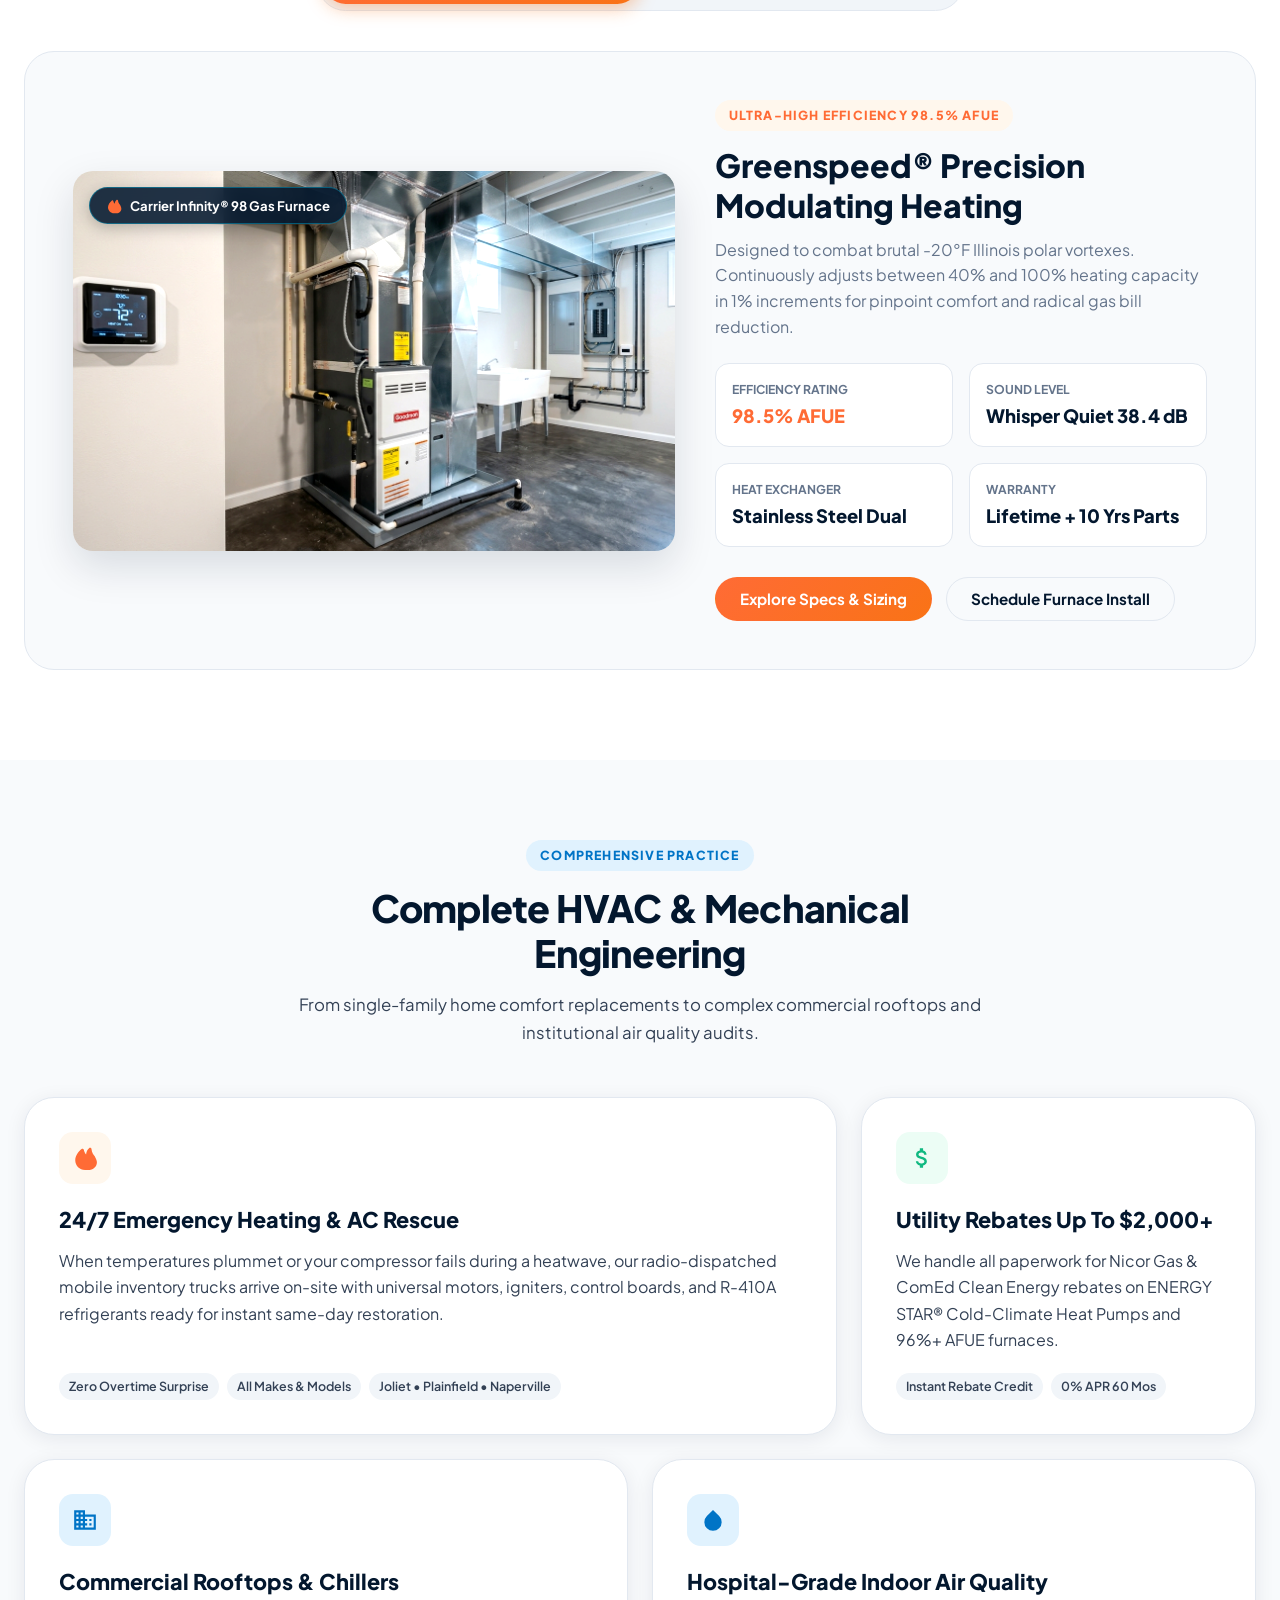
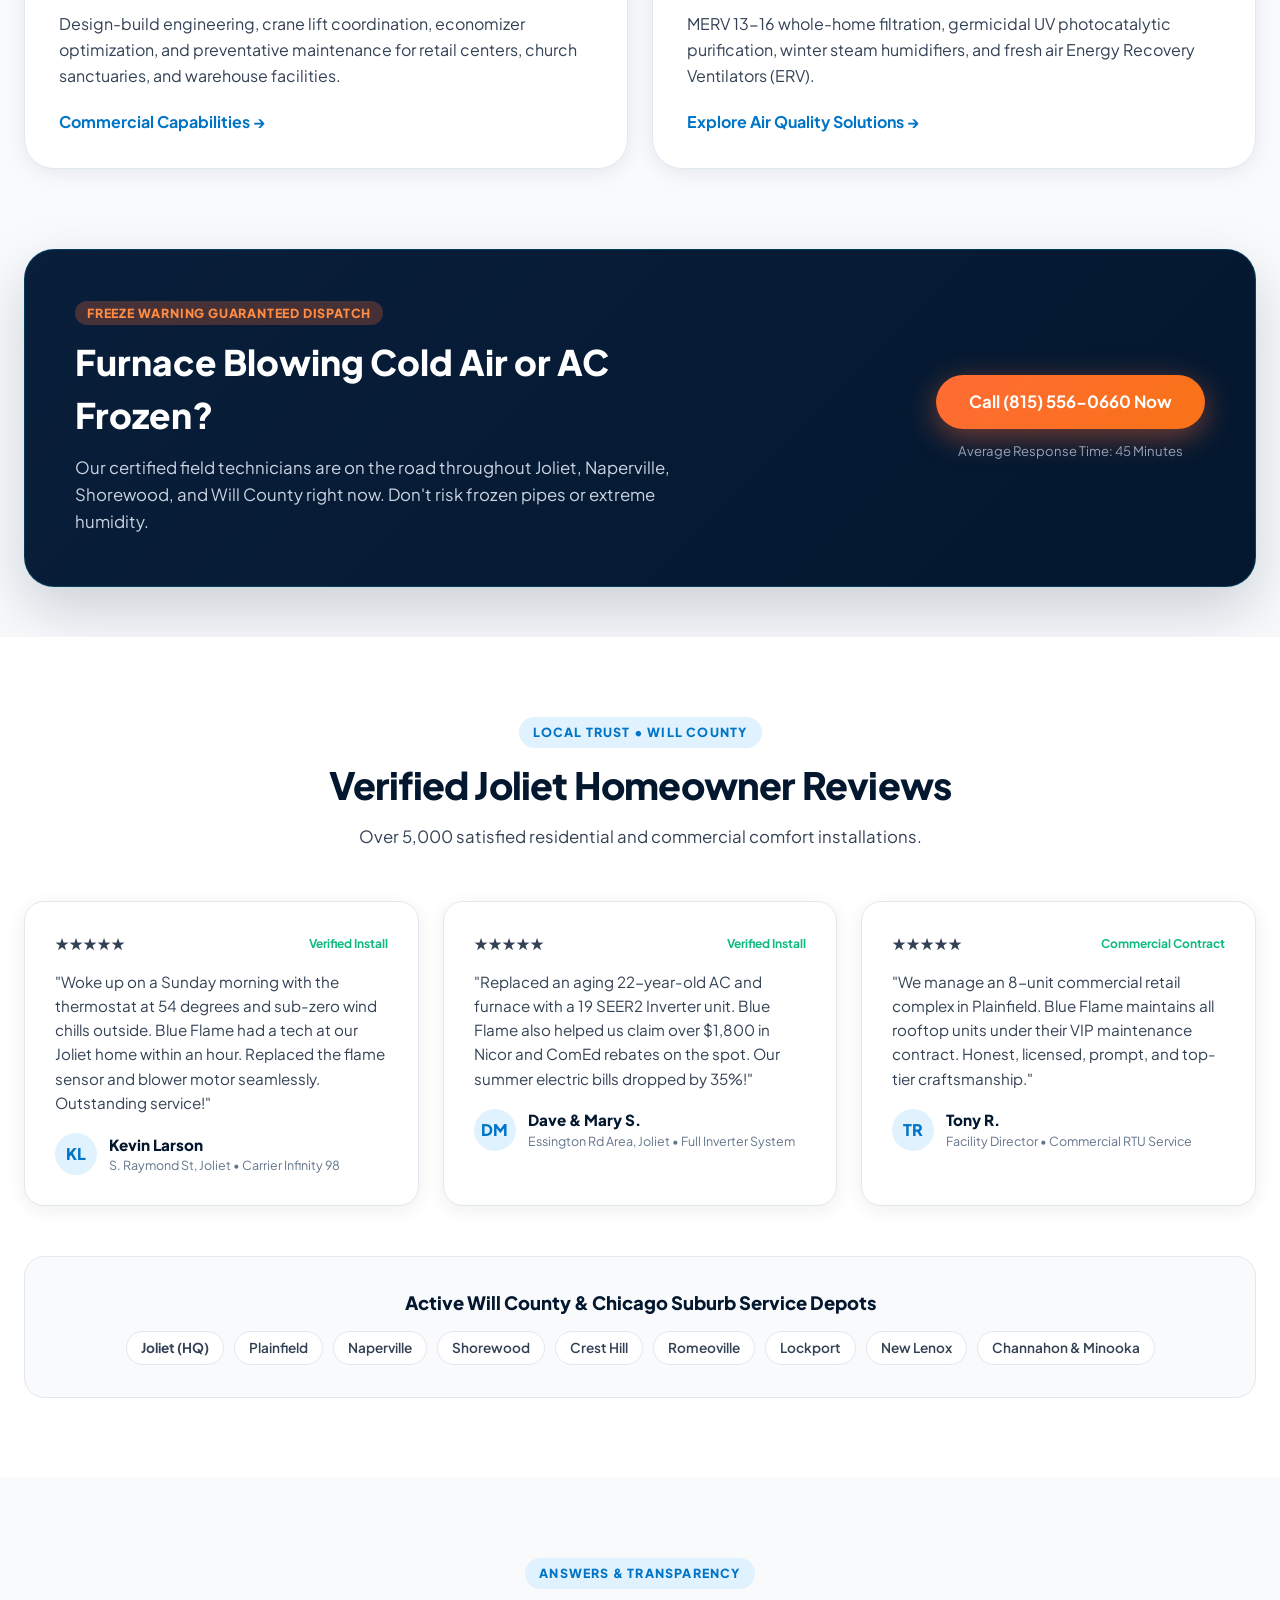
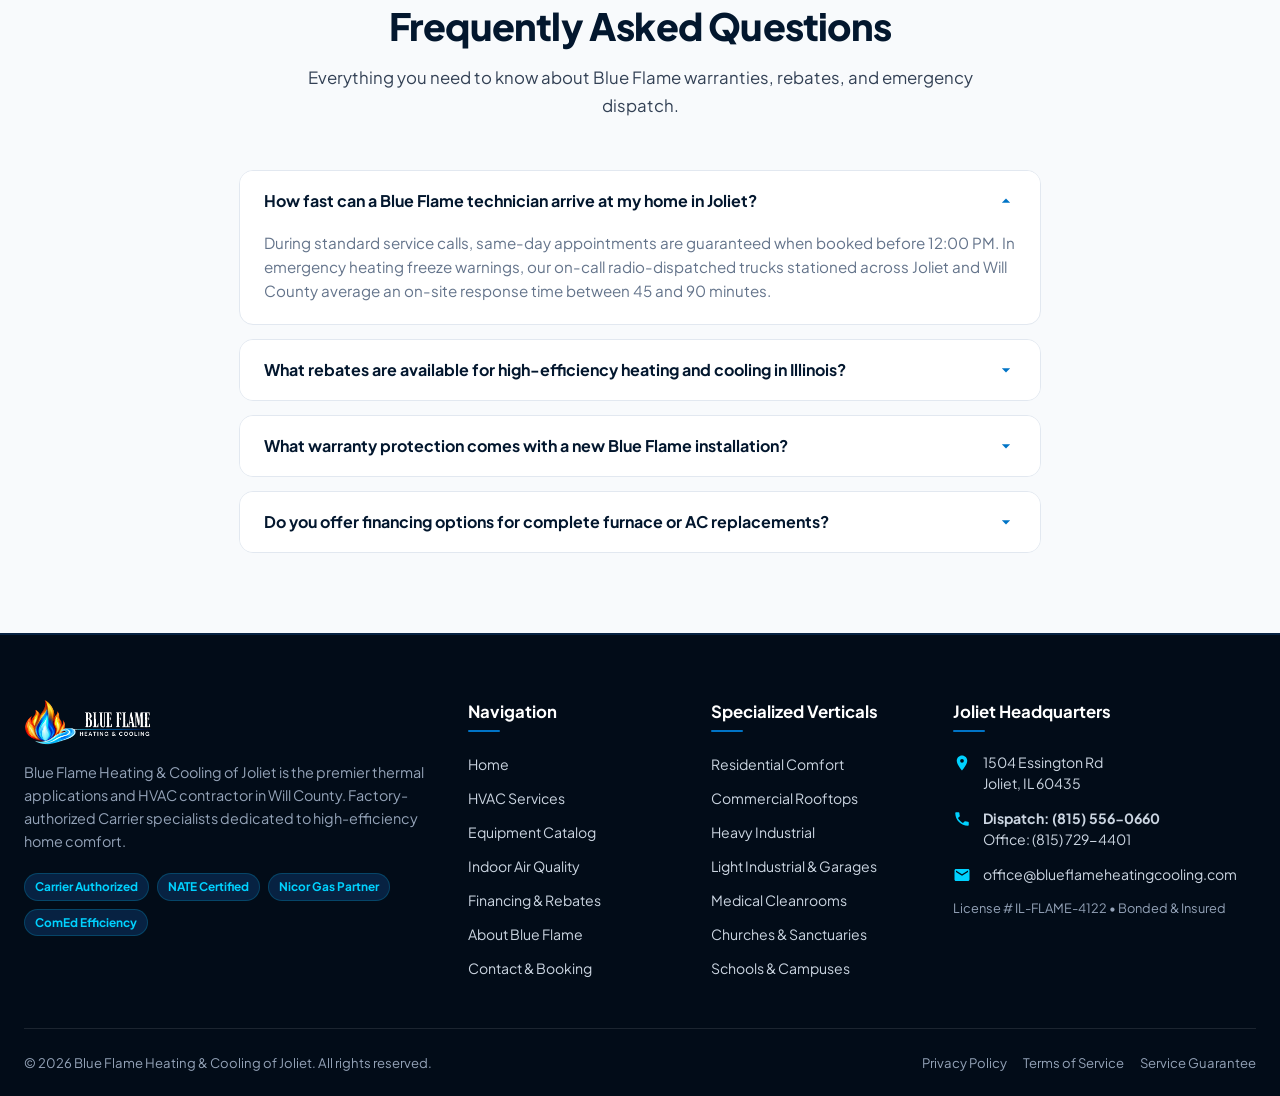
==== commit 1d8b7b72: "feat(logo): update 3D hero emblem with client-aligned fire & ice metallic blue shield" ====
--- a/index.html
+++ b/index.html
@@ -248,7 +248,7 @@
               </a>
 
               <!-- The Authentic 3D Blue Flame Emblem Logo (New 2026 Fire & Ice Shield) -->
-              <img src="images/logos/blueflame-hero-emblem-2026.png?v=4.0" alt="Blue Flame Heating &amp; Cooling Logo" class="bf-hero-3d-logo">
+              <img src="images/logos/blueflame-hero-emblem-2026.png?v=4.6" alt="Blue Flame Heating &amp; Cooling Logo" class="bf-hero-3d-logo">
 
               <!-- Direct Hotline Pill Button -->
               <a href="tel:8155560660" class="bf-centerpiece-phone-pill">
